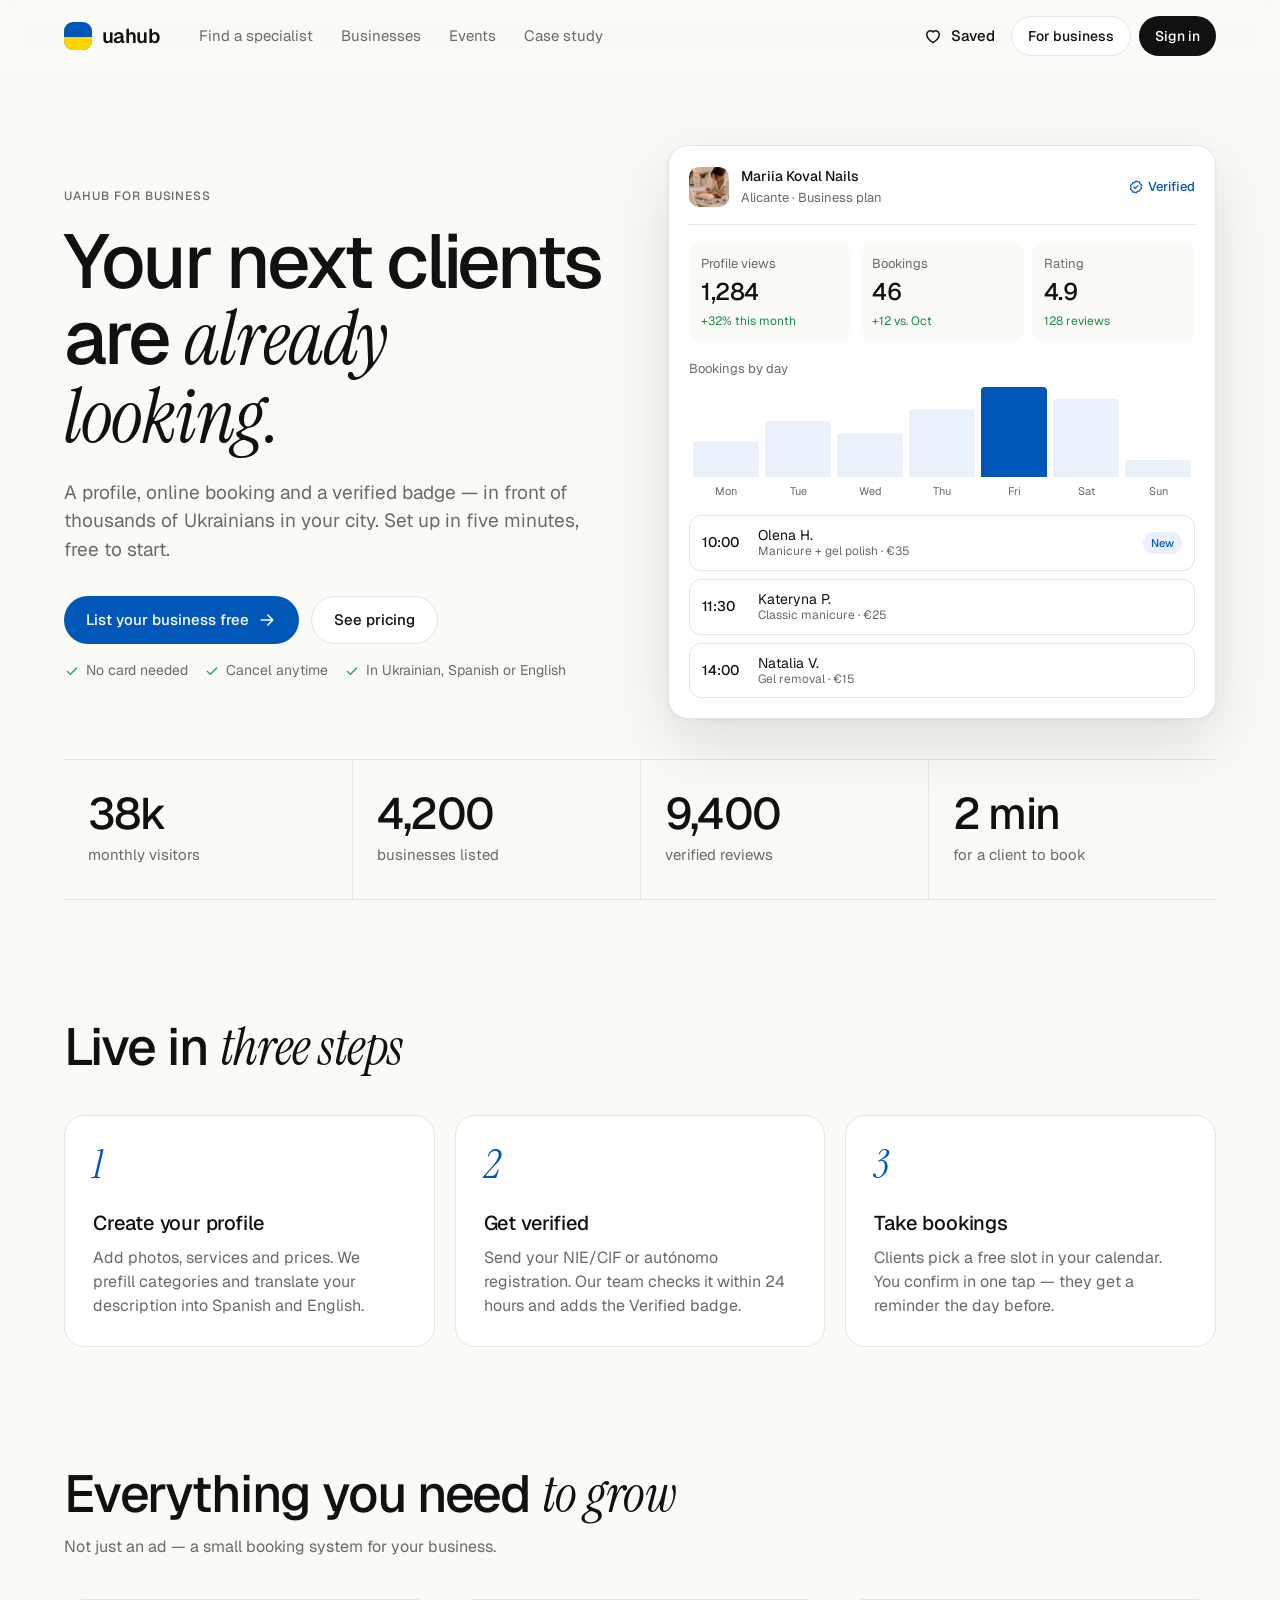
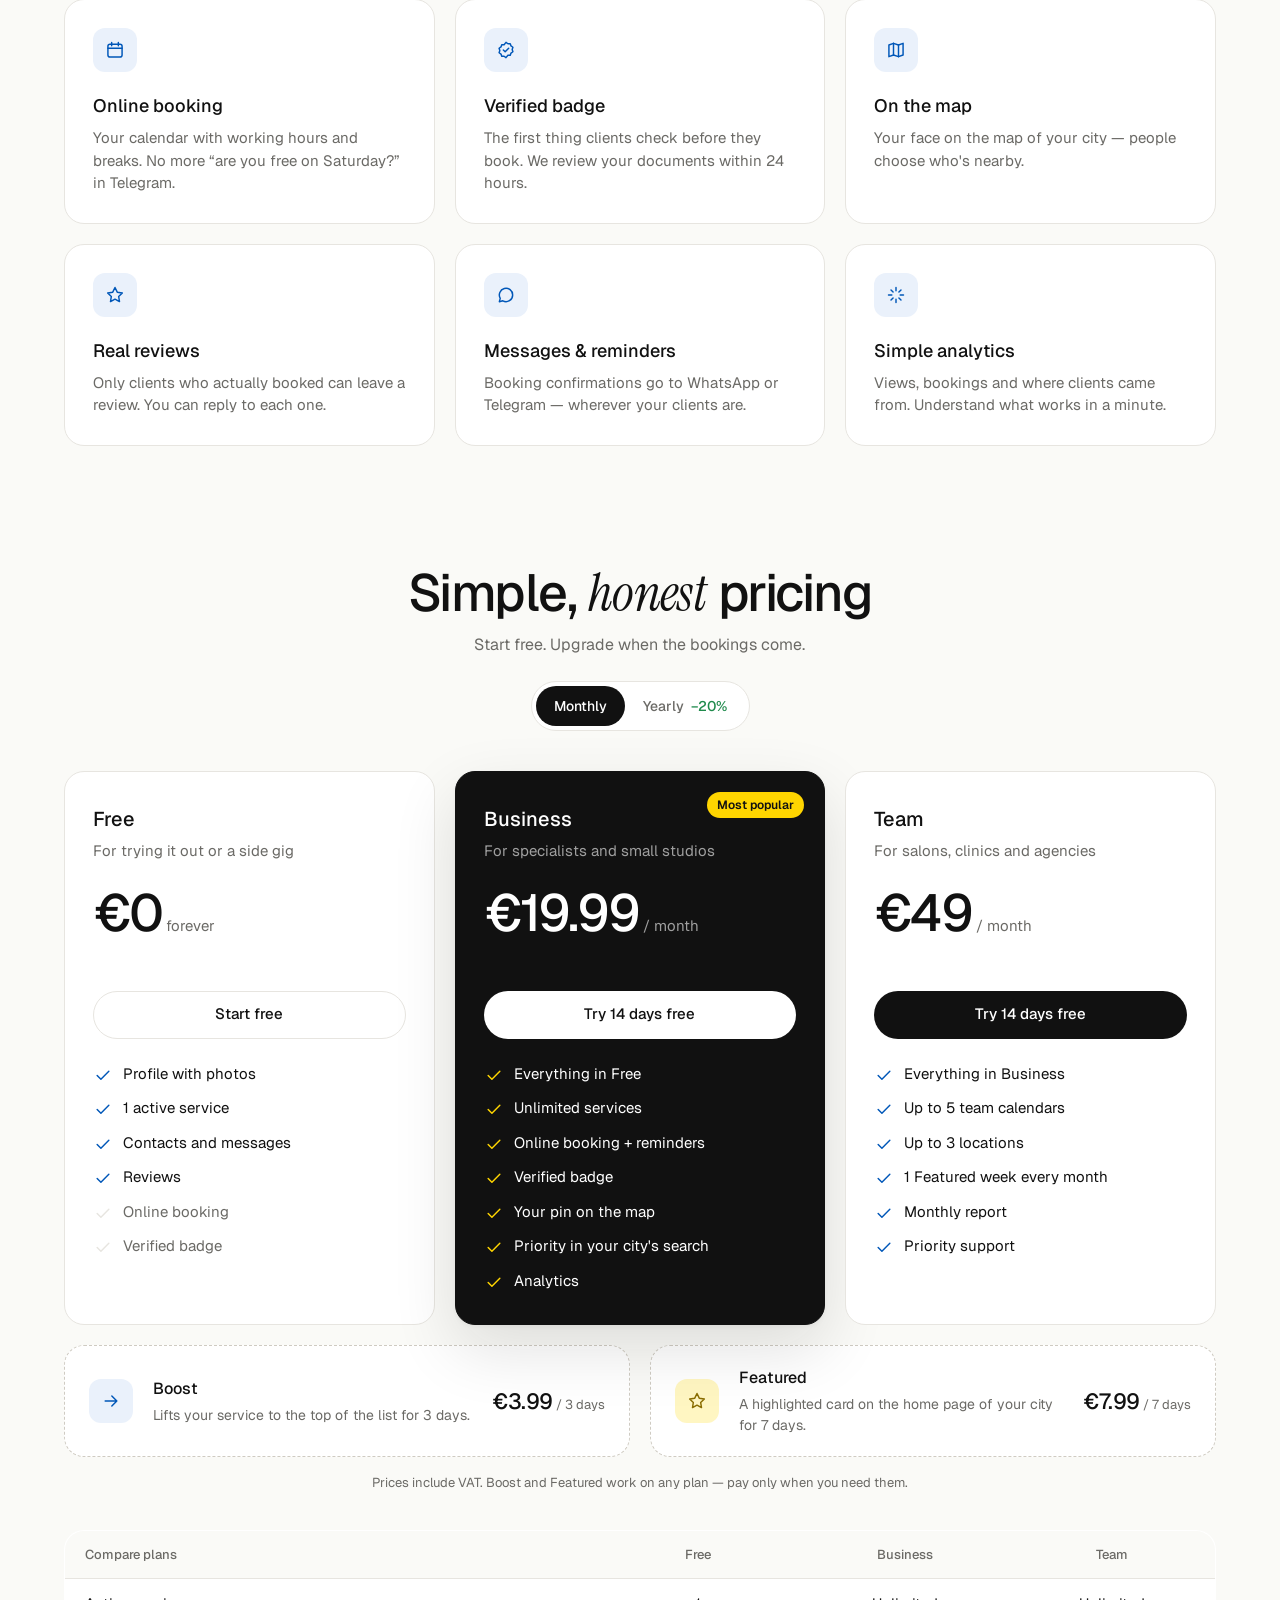
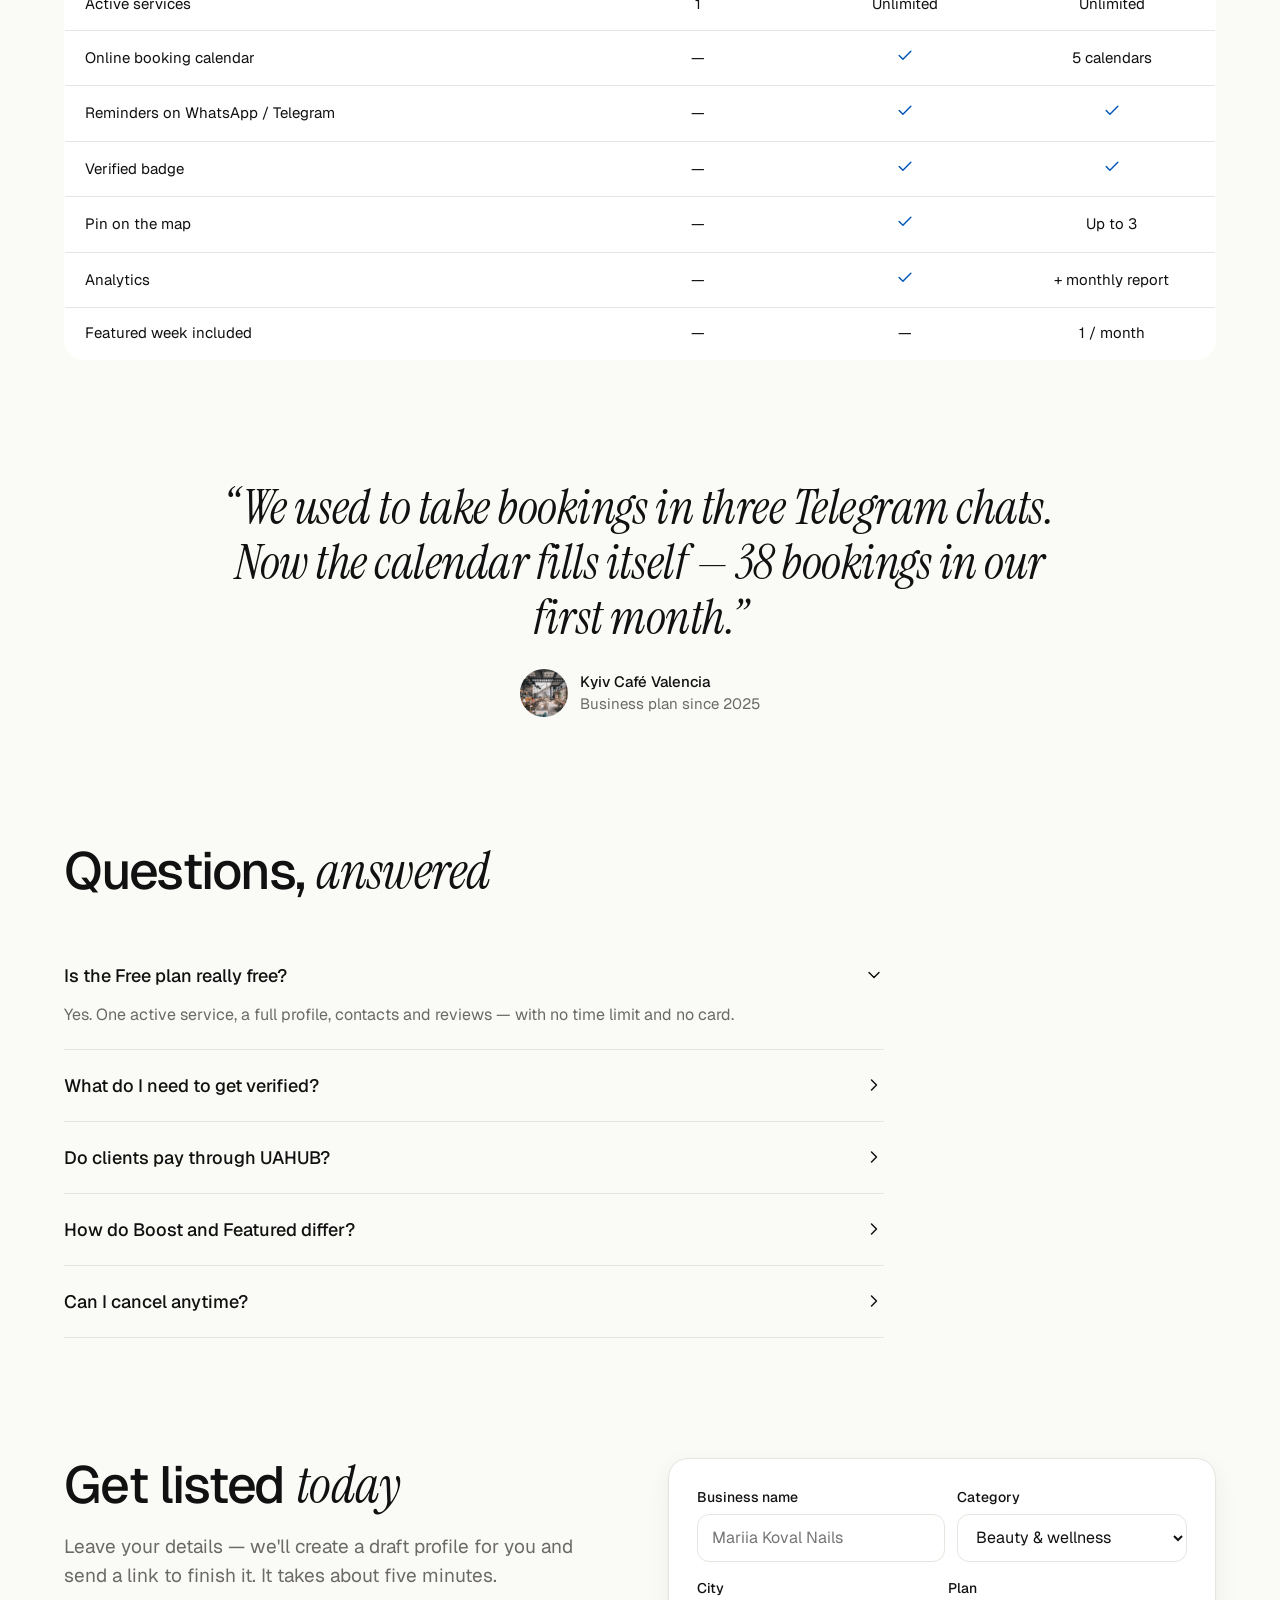
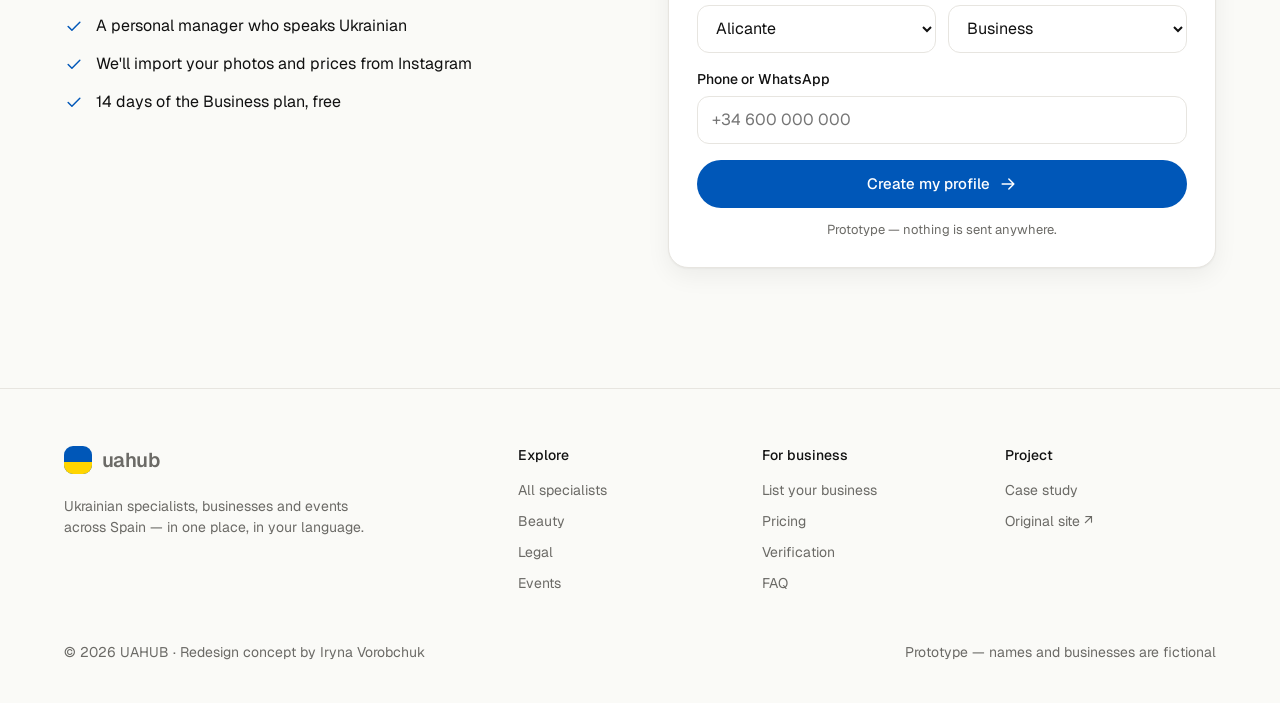
==== business.html @ af464415 "Add For business page; case study compares the live uahub.world with the redesign Co-Authored-By: Cl" ====
<!doctype html>
<html lang="en">
<head>
  <meta charset="utf-8">
  <meta name="viewport" content="width=device-width, initial-scale=1">
  <link rel="icon" href="data:image/svg+xml,%3Csvg xmlns='http://www.w3.org/2000/svg' viewBox='0 0 32 32'%3E%3Crect width='32' height='32' rx='9' fill='%230057B8'/%3E%3Cpath d='M0 18h32v5a9 9 0 0 1-9 9H9a9 9 0 0 1-9-9z' fill='%23FFD500'/%3E%3C/svg%3E">
  <link rel="preconnect" href="https://fonts.googleapis.com">
  <link rel="preconnect" href="https://fonts.gstatic.com" crossorigin>
  <link href="https://fonts.googleapis.com/css2?family=Geist:wght@400;500;600&family=Instrument+Serif:ital@1&display=swap" rel="stylesheet">
  <link rel="stylesheet" href="styles.css">
  <title>UAHUB for business — pricing and features</title>
  <meta name="description" content="Get a profile, online booking and a verified badge. Reach Ukrainian clients in your city. Free to start.">
</head>
<body data-page="business">
<main>
  <section class="wrap biz-hero">
    <div>
      <span class="overline">UAHUB for business</span>
      <h1 class="display" style="font-size:clamp(44px,6vw,76px);margin-top:16px">Your next clients are <span class="serif">already looking.</span></h1>
      <p class="lead">A profile, online booking and a verified badge — in front of thousands of Ukrainians in your city. Set up in five minutes, free to start.</p>
      <div class="actions">
        <a class="btn btn-primary" href="#join">List your business free <span data-icon="arrow"></span></a>
        <a class="btn btn-secondary" href="#pricing">See pricing</a>
      </div>
      <div class="note"><span><span data-icon="check" class="sm"></span>No card needed</span><span><span data-icon="check" class="sm"></span>Cancel anytime</span><span><span data-icon="check" class="sm"></span>In Ukrainian, Spanish or English</span></div>
    </div>

    <!-- What the owner sees: the product itself is the best argument -->
    <div class="dash" aria-label="Example business dashboard">
      <div class="dash-top">
        <img src="img/nails-salon.jpg" alt="">
        <div><b>Mariia Koval Nails</b><span class="caption">Alicante · Business plan</span></div>
        <span class="badge badge-verified" style="margin-left:auto"><span data-icon="verified" class="sm"></span>Verified</span>
      </div>
      <div class="dash-kpis">
        <div class="kpi"><span class="caption">Profile views</span><b>1,284</b><em>+32% this month</em></div>
        <div class="kpi"><span class="caption">Bookings</span><b>46</b><em>+12 vs. Oct</em></div>
        <div class="kpi"><span class="caption">Rating</span><b>4.9</b><em>128 reviews</em></div>
      </div>
      <div class="caption" style="margin-bottom:8px">Bookings by day</div>
      <div class="bars"><i style="height:40%"></i><i style="height:62%"></i><i style="height:48%"></i><i style="height:75%"></i><i class="on" style="height:100%"></i><i style="height:86%"></i><i style="height:18%"></i></div>
      <div class="bars-x"><span>Mon</span><span>Tue</span><span>Wed</span><span>Thu</span><span>Fri</span><span>Sat</span><span>Sun</span></div>
      <div class="appts">
        <div class="appt"><time>10:00</time><div>Olena H.<small>Manicure + gel polish · €35</small></div><span class="tag-new">New</span></div>
        <div class="appt"><time>11:30</time><div>Kateryna P.<small>Classic manicure · €25</small></div></div>
        <div class="appt"><time>14:00</time><div>Natalia V.<small>Gel removal · €15</small></div></div>
      </div>
    </div>
  </section>

  <div class="wrap">
    <div class="stats reveal">
      <div class="stat"><b>38k</b><span>monthly visitors</span></div>
      <div class="stat"><b>4,200</b><span>businesses listed</span></div>
      <div class="stat"><b>9,400</b><span>verified reviews</span></div>
      <div class="stat"><b>2 min</b><span>for a client to book</span></div>
    </div>
  </div>

  <!-- How it works -->
  <section class="section" id="how">
    <div class="wrap">
      <div class="section-head reveal"><h2 class="h2">Live in <span class="serif">three steps</span></h2></div>
      <div class="steps reveal">
        <div class="step"><span class="num">1</span><h3>Create your profile</h3><p>Add photos, services and prices. We prefill categories and translate your description into Spanish and English.</p></div>
        <div class="step"><span class="num">2</span><h3>Get verified</h3><p>Send your NIE/CIF or autónomo registration. Our team checks it within 24 hours and adds the Verified badge.</p></div>
        <div class="step"><span class="num">3</span><h3>Take bookings</h3><p>Clients pick a free slot in your calendar. You confirm in one tap — they get a reminder the day before.</p></div>
      </div>
    </div>
  </section>

  <!-- Features -->
  <section class="section">
    <div class="wrap">
      <div class="section-head reveal">
        <div><h2 class="h2">Everything you need <span class="serif">to grow</span></h2><p class="muted">Not just an ad — a small booking system for your business.</p></div>
      </div>
      <div class="features reveal">
        <div class="feature"><span class="ic"><span data-icon="calendar"></span></span><h3>Online booking</h3><p>Your calendar with working hours and breaks. No more “are you free on Saturday?” in Telegram.</p></div>
        <div class="feature"><span class="ic"><span data-icon="verified"></span></span><h3>Verified badge</h3><p>The first thing clients check before they book. We review your documents within 24 hours.</p></div>
        <div class="feature"><span class="ic"><span data-icon="map"></span></span><h3>On the map</h3><p>Your face on the map of your city — people choose who's nearby.</p></div>
        <div class="feature"><span class="ic"><span data-icon="star"></span></span><h3>Real reviews</h3><p>Only clients who actually booked can leave a review. You can reply to each one.</p></div>
        <div class="feature"><span class="ic"><span data-icon="chat"></span></span><h3>Messages & reminders</h3><p>Booking confirmations go to WhatsApp or Telegram — wherever your clients are.</p></div>
        <div class="feature"><span class="ic"><span data-icon="sparkle"></span></span><h3>Simple analytics</h3><p>Views, bookings and where clients came from. Understand what works in a minute.</p></div>
      </div>
    </div>
  </section>

  <!-- Pricing -->
  <section class="section" id="pricing">
    <div class="wrap">
      <div class="section-head reveal" style="flex-direction:column;align-items:center;text-align:center">
        <div><h2 class="h2">Simple, <span class="serif">honest</span> pricing</h2><p class="muted">Start free. Upgrade when the bookings come.</p></div>
        <div class="billing" role="group" aria-label="Billing period">
          <button type="button" data-billing="month" aria-pressed="true">Monthly</button>
          <button type="button" data-billing="year" aria-pressed="false">Yearly <span class="save">−20%</span></button>
        </div>
      </div>
      <div class="plans reveal">
        <div class="plan">
          <h3>Free</h3>
          <p class="for">For trying it out or a side gig</p>
          <div><span class="price">€0</span><span class="per">forever</span></div>
          <div class="was"></div>
          <a class="btn btn-secondary" href="#join" data-plan="Free">Start free</a>
          <ul>
            <li><span data-icon="check"></span>Profile with photos</li>
            <li><span data-icon="check"></span>1 active service</li>
            <li><span data-icon="check"></span>Contacts and messages</li>
            <li><span data-icon="check"></span>Reviews</li>
            <li class="off"><span data-icon="check"></span>Online booking</li>
            <li class="off"><span data-icon="check"></span>Verified badge</li>
          </ul>
        </div>
        <div class="plan hot">
          <span class="badge-pop">Most popular</span>
          <h3>Business</h3>
          <p class="for">For specialists and small studios</p>
          <div><span class="price" data-m="€19.99" data-y="€15.99">€19.99</span><span class="per">/ month</span></div>
          <div class="was" data-m="" data-y="€191.88 billed yearly"></div>
          <a class="btn btn-primary" href="#join" data-plan="Business">Try 14 days free</a>
          <ul>
            <li><span data-icon="check"></span>Everything in Free</li>
            <li><span data-icon="check"></span>Unlimited services</li>
            <li><span data-icon="check"></span>Online booking + reminders</li>
            <li><span data-icon="check"></span>Verified badge</li>
            <li><span data-icon="check"></span>Your pin on the map</li>
            <li><span data-icon="check"></span>Priority in your city's search</li>
            <li><span data-icon="check"></span>Analytics</li>
          </ul>
        </div>
        <div class="plan">
          <h3>Team</h3>
          <p class="for">For salons, clinics and agencies</p>
          <div><span class="price" data-m="€49" data-y="€39">€49</span><span class="per">/ month</span></div>
          <div class="was" data-m="" data-y="€468 billed yearly"></div>
          <a class="btn btn-dark" href="#join" data-plan="Team">Try 14 days free</a>
          <ul>
            <li><span data-icon="check"></span>Everything in Business</li>
            <li><span data-icon="check"></span>Up to 5 team calendars</li>
            <li><span data-icon="check"></span>Up to 3 locations</li>
            <li><span data-icon="check"></span>1 Featured week every month</li>
            <li><span data-icon="check"></span>Monthly report</li>
            <li><span data-icon="check"></span>Priority support</li>
          </ul>
        </div>
      </div>
      <div class="addons reveal">
        <div class="addon"><span class="ic"><span data-icon="arrow"></span></span><div><b>Boost</b><p>Lifts your service to the top of the list for 3 days.</p></div><span class="p">€3.99<small> / 3 days</small></span></div>
        <div class="addon"><span class="ic sun"><span data-icon="star"></span></span><div><b>Featured</b><p>A highlighted card on the home page of your city for 7 days.</p></div><span class="p">€7.99<small> / 7 days</small></span></div>
      </div>
      <p class="caption" style="text-align:center;margin-top:16px">Prices include VAT. Boost and Featured work on any plan — pay only when you need them.</p>

      <div class="compare-wrap reveal">
        <table class="compare">
          <thead><tr><th>Compare plans</th><th>Free</th><th>Business</th><th>Team</th></tr></thead>
          <tbody>
            <tr><td>Active services</td><td>1</td><td>Unlimited</td><td>Unlimited</td></tr>
            <tr><td>Online booking calendar</td><td>—</td><td><span data-icon="check"></span></td><td>5 calendars</td></tr>
            <tr><td>Reminders on WhatsApp / Telegram</td><td>—</td><td><span data-icon="check"></span></td><td><span data-icon="check"></span></td></tr>
            <tr><td>Verified badge</td><td>—</td><td><span data-icon="check"></span></td><td><span data-icon="check"></span></td></tr>
            <tr><td>Pin on the map</td><td>—</td><td><span data-icon="check"></span></td><td>Up to 3</td></tr>
            <tr><td>Analytics</td><td>—</td><td><span data-icon="check"></span></td><td>+ monthly report</td></tr>
            <tr><td>Featured week included</td><td>—</td><td>—</td><td>1 / month</td></tr>
          </tbody>
        </table>
      </div>
    </div>
  </section>

  <!-- Business testimonial -->
  <section class="section">
    <figure class="wrap quote reveal">
      <blockquote>“We used to take bookings in three Telegram chats. Now the calendar fills itself — 38 bookings in our first month.”</blockquote>
      <figcaption><img src="img/cafe.jpg" alt=""><span><b style="font-weight:500">Kyiv Café Valencia</b><br><span class="muted">Business plan since 2025</span></span></figcaption>
    </figure>
  </section>

  <!-- FAQ -->
  <section class="section" id="faq">
    <div class="wrap">
      <div class="section-head reveal"><h2 class="h2">Questions, <span class="serif">answered</span></h2></div>
      <div class="faq reveal">
        <details open><summary>Is the Free plan really free?<span data-icon="chevron"></span></summary><p>Yes. One active service, a full profile, contacts and reviews — with no time limit and no card.</p></details>
        <details><summary>What do I need to get verified?<span data-icon="chevron"></span></summary><p>Your NIE or CIF and proof that you work legally in Spain (autónomo registration or a company document). We check it within 24 hours.</p></details>
        <details><summary>Do clients pay through UAHUB?<span data-icon="chevron"></span></summary><p>No. Clients pay you directly, on the spot. We don't take a commission on bookings.</p></details>
        <details><summary>How do Boost and Featured differ?<span data-icon="chevron"></span></summary><p>Boost lifts one service to the top of the search list for 3 days. Featured puts your card on the home page of your city for 7 days. You can buy either on any plan.</p></details>
        <details><summary>Can I cancel anytime?<span data-icon="chevron"></span></summary><p>Yes. Your plan stays active until the end of the paid period, then your profile moves to Free — nothing gets deleted.</p></details>
      </div>
    </div>
  </section>

  <!-- Join -->
  <section class="section" id="join">
    <div class="wrap join">
      <div class="reveal">
        <h2 class="h2">Get listed <span class="serif">today</span></h2>
        <p class="lead" style="margin-top:20px">Leave your details — we'll create a draft profile for you and send a link to finish it. It takes about five minutes.</p>
        <ul class="checks">
          <li><span data-icon="check"></span>A personal manager who speaks Ukrainian</li>
          <li><span data-icon="check"></span>We'll import your photos and prices from Instagram</li>
          <li><span data-icon="check"></span>14 days of the Business plan, free</li>
        </ul>
      </div>
      <form class="join-form reveal" id="join-form" novalidate>
        <div class="field-row">
          <label class="field" id="j-name">Business name<input name="biz" placeholder="Mariia Koval Nails"><span class="error">Please add a name</span></label>
          <label class="field">Category<select name="cat"><option>Beauty & wellness</option><option>Legal & documents</option><option>Learning</option><option>Health & therapy</option><option>Home services</option><option>Food & cafés</option><option>Other</option></select></label>
        </div>
        <div class="field-row">
          <label class="field">City<select name="city"><option>Alicante</option><option>Valencia</option><option>Madrid</option><option>Barcelona</option><option>Málaga</option><option>Other</option></select></label>
          <label class="field">Plan<select name="plan" id="j-plan"><option>Free</option><option selected>Business</option><option>Team</option></select></label>
        </div>
        <label class="field" id="j-phone">Phone or WhatsApp<input name="phone" type="tel" inputmode="tel" placeholder="+34 600 000 000"><span class="error">Please add a phone number</span></label>
        <button class="btn btn-primary btn-block" type="submit">Create my profile <span data-icon="arrow"></span></button>
        <p class="caption" style="margin:12px 0 0;text-align:center">Prototype — nothing is sent anywhere.</p>
      </form>
    </div>
  </section>
</main>
<footer data-footer></footer>
<script src="data.js"></script>
<script src="app.js"></script>
</body>
</html>
---- styles.css ----
/* UAHUB 2026 — tokens mirror the Figma variables ("UAHUB 2026" collection) */
:root {
  --bg: #FAFAF7;
  --surface: #FFFFFF;
  --ink: #111111;
  --muted: #6B6A66;
  --line: #E7E5E0;
  --accent: #0057B8;
  --accent-hover: #004A9C;
  --accent-soft: #EAF1FB;
  --sun: #FFD500;
  --on-dark: #FFFFFF;
  --success: #1F8A4C;

  --r-sm: 8px;
  --r-md: 12px;
  --r-lg: 20px;
  --r-pill: 999px;

  --s-xs: 8px;
  --s-sm: 12px;
  --s-md: 16px;
  --s-lg: 24px;
  --s-xl: 40px;
  --s-2xl: 80px;
  --s-page: 120px;

  --shadow: 0 1px 2px rgba(17, 17, 17, .04), 0 8px 24px rgba(17, 17, 17, .06);
  --shadow-lg: 0 2px 4px rgba(17, 17, 17, .04), 0 24px 64px rgba(17, 17, 17, .12);

  --font: "Geist", ui-sans-serif, system-ui, -apple-system, "Segoe UI", sans-serif;
  --serif: "Instrument Serif", Georgia, serif;
  --wrap: 1200px;
}

*, *::before, *::after { box-sizing: border-box; }
html { -webkit-text-size-adjust: 100%; scroll-behavior: smooth; }
body {
  margin: 0;
  background: var(--bg);
  color: var(--ink);
  font: 400 16px/1.5 var(--font);
  -webkit-font-smoothing: antialiased;
}
img { display: block; max-width: 100%; }
a { color: inherit; text-decoration: none; }
button, input, select, textarea { font: inherit; color: inherit; }
button { cursor: pointer; background: none; border: 0; padding: 0; }
:focus-visible { outline: 2px solid var(--accent); outline-offset: 2px; border-radius: 6px; }
.sr-only { position: absolute; width: 1px; height: 1px; overflow: hidden; clip: rect(0 0 0 0); white-space: nowrap; }

.wrap { max-width: var(--wrap); margin: 0 auto; padding: 0 var(--s-lg); }
.icon { width: 20px; height: 20px; flex: none; stroke: currentColor; fill: none; stroke-width: 1.75; stroke-linecap: round; stroke-linejoin: round; }
.icon.sm { width: 16px; height: 16px; }
.icon.fill { fill: currentColor; stroke: none; }

/* ---------- Type ---------- */
.display { font-size: clamp(44px, 7vw, 88px); line-height: 1; letter-spacing: -.04em; font-weight: 500; margin: 0; }
.h2 { font-size: clamp(32px, 4.2vw, 52px); line-height: 1.05; letter-spacing: -.03em; font-weight: 500; margin: 0; }
.h3 { font-size: 22px; line-height: 1.25; letter-spacing: -.01em; font-weight: 500; margin: 0; }
.serif { font-family: var(--serif); font-style: italic; font-weight: 400; letter-spacing: -.01em; }
.lead { font-size: 19px; line-height: 1.5; color: var(--muted); margin: 0; }
.muted { color: var(--muted); }
.overline { font-size: 12px; letter-spacing: .08em; text-transform: uppercase; color: var(--muted); font-weight: 500; }
.caption { font-size: 13px; color: var(--muted); }

/* ---------- Buttons & chips ---------- */
.btn {
  display: inline-flex; align-items: center; justify-content: center; gap: 8px;
  height: 48px; padding: 0 22px; border-radius: var(--r-pill);
  font-weight: 500; font-size: 15px; white-space: nowrap;
  transition: background .15s, color .15s, border-color .15s, transform .15s;
}
.btn:active { transform: scale(.98); }
.btn-primary { background: var(--accent); color: #fff; }
.btn-primary:hover { background: var(--accent-hover); }
.btn-dark { background: var(--ink); color: #fff; }
.btn-dark:hover { background: #2A2A2A; }
.btn-secondary { background: var(--surface); border: 1px solid var(--line); }
.btn-secondary:hover { border-color: var(--ink); }
.btn-ghost { padding: 0 8px; height: 40px; }
.btn-ghost:hover { color: var(--accent); }
.btn-light { background: #fff; color: var(--ink); }
.btn-outline-light { border: 1px solid rgba(255,255,255,.3); color: #fff; }
.btn-outline-light:hover { border-color: #fff; }
.btn-sm { height: 40px; padding: 0 16px; font-size: 14px; }
.btn-block { width: 100%; }
.btn[disabled] { opacity: .35; pointer-events: none; }

.chips { display: flex; gap: 8px; flex-wrap: wrap; }
.chip {
  display: inline-flex; align-items: center; gap: 6px;
  height: 36px; padding: 0 14px; border-radius: var(--r-pill);
  background: var(--surface); border: 1px solid var(--line); font-size: 14px; font-weight: 500;
  transition: border-color .15s, background .15s;
}
.chip:hover { border-color: var(--ink); }
.chip[aria-pressed="true"], .chip.is-on { background: var(--ink); border-color: var(--ink); color: #fff; }

.badge { display: inline-flex; align-items: center; gap: 4px; font-size: 13px; font-weight: 500; }
.badge-verified { color: var(--accent); }
.pill-tag { display: inline-flex; align-items: center; gap: 6px; height: 28px; padding: 0 10px; border-radius: var(--r-pill); background: rgba(255,255,255,.92); backdrop-filter: blur(8px); font-size: 12px; font-weight: 500; }

/* ---------- Nav ---------- */
.nav { position: sticky; top: 0; z-index: 50; background: rgba(250,250,247,.82); backdrop-filter: saturate(1.4) blur(14px); border-bottom: 1px solid transparent; transition: border-color .2s; }
.nav.is-scrolled { border-bottom-color: var(--line); }
.nav-inner { display: flex; align-items: center; gap: var(--s-xl); height: 72px; }
.logo { display: inline-flex; align-items: center; gap: 10px; font-weight: 600; font-size: 20px; letter-spacing: -.03em; }
.logo-mark { width: 28px; height: 28px; border-radius: 9px; background: var(--accent); position: relative; overflow: hidden; }
.logo-mark::after { content: ""; position: absolute; left: 0; right: 0; bottom: 0; height: 45%; background: var(--sun); }
.nav-links { display: flex; gap: 28px; font-size: 15px; color: var(--muted); }
.nav-links a:hover, .nav-links a[aria-current="page"] { color: var(--ink); }
.nav-actions { margin-left: auto; display: flex; align-items: center; gap: 8px; }
.nav-burger { display: none; width: 44px; height: 44px; align-items: center; justify-content: center; border-radius: var(--r-pill); border: 1px solid var(--line); background: var(--surface); }
.saved-count { min-width: 20px; height: 20px; padding: 0 6px; border-radius: 99px; background: var(--accent); color: #fff; font-size: 12px; display: inline-grid; place-items: center; }
.saved-count:empty { display: none; }

.mobile-menu { display: none; }
@media (max-width: 860px) {
  .nav-links, .nav-actions .hide-m { display: none; }
  .nav-burger { display: inline-flex; }
  .mobile-menu.is-open { display: block; position: fixed; inset: 72px 0 0; background: var(--bg); padding: var(--s-lg); z-index: 49; }
  .mobile-menu a { display: block; padding: 16px 0; font-size: 22px; border-bottom: 1px solid var(--line); }
}

/* ---------- Hero ---------- */
.hero { position: relative; padding: 72px 0 56px; text-align: center; overflow: hidden; }
.hero .glow { position: absolute; border-radius: 50%; filter: blur(90px); opacity: .5; pointer-events: none; z-index: -1; }
.hero .glow.blue { width: 560px; height: 420px; background: #BFD6F5; left: 50%; top: 20px; transform: translateX(-80%); }
.hero .glow.yellow { width: 420px; height: 320px; background: #FFF0A8; left: 50%; top: 120px; transform: translateX(10%); }
.eyebrow { display: inline-flex; align-items: center; gap: 8px; height: 34px; padding: 0 14px 0 6px; border-radius: var(--r-pill); background: var(--surface); border: 1px solid var(--line); font-size: 14px; color: var(--muted); }
.eyebrow b { background: var(--accent-soft); color: var(--accent); font-weight: 500; border-radius: 99px; padding: 3px 9px; font-size: 12px; }
.hero h1 { margin-top: var(--s-lg); }
.hero .lead { max-width: 560px; margin: var(--s-lg) auto 0; }

.search {
  display: flex; align-items: center; gap: 4px; max-width: 720px; margin: var(--s-xl) auto 0;
  background: var(--surface); border: 1px solid var(--line); border-radius: var(--r-pill); padding: 6px; box-shadow: var(--shadow);
}
.search label { display: flex; align-items: center; gap: 10px; flex: 1; min-width: 0; padding: 0 14px; height: 52px; color: var(--muted); }
.search label + label { border-left: 1px solid var(--line); flex: .6; }
.search input, .search select { border: 0; background: transparent; outline: 0; width: 100%; color: var(--ink); font-size: 16px; min-width: 0; }
.search select { appearance: none; cursor: pointer; }
.search .btn { height: 52px; }
.popular { margin-top: var(--s-md); display: flex; gap: 8px; justify-content: center; flex-wrap: wrap; align-items: center; font-size: 14px; }

.hero-people { position: relative; height: 0; }
.float-person { position: absolute; display: flex; align-items: center; gap: 10px; padding: 6px 14px 6px 6px; background: var(--surface); border: 1px solid var(--line); border-radius: var(--r-pill); box-shadow: var(--shadow); text-align: left; animation: bob 6s ease-in-out infinite; }
.float-person img { width: 44px; height: 44px; border-radius: 50%; object-fit: cover; }
.float-person b { display: block; font-size: 14px; font-weight: 500; }
.float-person span { font-size: 12px; color: var(--muted); }
.float-person:nth-child(2) { animation-delay: -1.5s; }
.float-person:nth-child(3) { animation-delay: -3s; }
.float-person:nth-child(4) { animation-delay: -4.5s; }
@keyframes bob { 50% { transform: translateY(-8px); } }
@media (prefers-reduced-motion: reduce) { .float-person { animation: none; } html { scroll-behavior: auto; } }
@media (max-width: 1180px) { .hero-people { display: none; } }

/* ---------- Stats ---------- */
.stats { display: grid; grid-template-columns: repeat(4, 1fr); border-top: 1px solid var(--line); border-bottom: 1px solid var(--line); }
.stat { padding: 32px 24px; }
.stat + .stat { border-left: 1px solid var(--line); }
.stat b { display: block; font-size: 44px; font-weight: 500; letter-spacing: -.04em; line-height: 1; }
.stat span { display: block; margin-top: 8px; color: var(--muted); font-size: 15px; }
@media (max-width: 760px) {
  .stats { grid-template-columns: 1fr 1fr; }
  .stat:nth-child(3) { border-left: 0; }
  .stat:nth-child(n+3) { border-top: 1px solid var(--line); }
  .stat b { font-size: 34px; }
}

/* ---------- Sections ---------- */
.section { padding: var(--s-page) 0 0; }
.section-head { display: flex; align-items: flex-end; justify-content: space-between; gap: var(--s-lg); margin-bottom: var(--s-xl); flex-wrap: wrap; }
.section-head p { margin: 12px 0 0; }
@media (max-width: 760px) { .section { padding-top: 80px; } }

/* Bento */
.bento { display: grid; grid-template-columns: 1.3fr 1fr 1fr; grid-template-rows: 260px 260px; gap: 16px; }
.tile { position: relative; border-radius: var(--r-lg); overflow: hidden; background: var(--surface); border: 1px solid var(--line); display: flex; flex-direction: column; justify-content: flex-end; padding: 24px; isolation: isolate; }
.tile img { position: absolute; inset: 0; width: 100%; height: 100%; object-fit: cover; z-index: -2; transition: transform .6s cubic-bezier(.2,.7,.2,1); }
.tile:hover img { transform: scale(1.04); }
.tile.photo { color: #fff; border: 0; }
.tile.photo::before { content: ""; position: absolute; inset: 0; z-index: -1; background: linear-gradient(180deg, rgba(0,0,0,0) 35%, rgba(0,0,0,.62)); }
.tile .h3 { font-size: 24px; }
.tile .count { font-size: 14px; opacity: .8; margin-top: 4px; }
.tile.big { grid-row: span 2; }
.tile.big .h3 { font-size: 32px; }
.tile .go { position: absolute; top: 20px; right: 20px; width: 40px; height: 40px; border-radius: 50%; background: rgba(255,255,255,.92); color: var(--ink); display: grid; place-items: center; transition: transform .2s; }
.tile:hover .go { transform: rotate(-45deg); }
.tile.all { background: var(--accent-soft); border-color: transparent; color: var(--accent); }
.tile.all .go { background: var(--accent); color: #fff; }
.tile.all ul { list-style: none; margin: 0 0 16px; padding: 0; display: flex; flex-wrap: wrap; gap: 6px; }
.tile.all li { font-size: 13px; background: #fff; border-radius: 99px; padding: 4px 10px; color: var(--ink); }
@media (max-width: 900px) {
  .bento { grid-template-columns: 1fr 1fr; grid-template-rows: auto; grid-auto-rows: 200px; }
  .tile.big { grid-row: span 1; grid-column: span 2; height: 280px; }
}
@media (max-width: 520px) {
  .bento { grid-template-columns: 1fr; }
  .tile.big { grid-column: auto; }
}

/* ---------- Specialist card ---------- */
.grid-cards { display: grid; grid-template-columns: repeat(4, 1fr); gap: 20px; }
@media (max-width: 1080px) { .grid-cards { grid-template-columns: repeat(2, 1fr); } }
@media (max-width: 560px) { .grid-cards { grid-template-columns: 1fr; } }
.card { position: relative; display: flex; flex-direction: column; background: var(--surface); border: 1px solid var(--line); border-radius: var(--r-lg); overflow: hidden; transition: box-shadow .2s, transform .2s, border-color .2s; }
.card:hover, .card.is-hot { box-shadow: var(--shadow-lg); transform: translateY(-2px); border-color: transparent; }
.card-media { position: relative; aspect-ratio: 4 / 3; background: var(--line); overflow: hidden; }
.card-media img { width: 100%; height: 100%; object-fit: cover; }
.card-media .pill-tag { position: absolute; left: 12px; top: 12px; }
.heart { position: absolute; right: 12px; top: 12px; z-index: 2; width: 36px; height: 36px; border-radius: 50%; background: rgba(255,255,255,.92); display: grid; place-items: center; transition: transform .15s; }
.heart:hover { transform: scale(1.08); }
.heart[aria-pressed="true"] { color: #E0245E; }
.heart[aria-pressed="true"] .icon { fill: currentColor; }
.card-body { padding: 16px 18px 18px; display: flex; flex-direction: column; gap: 6px; flex: 1; }
.card-row { display: flex; align-items: center; justify-content: space-between; gap: 8px; font-size: 13px; color: var(--muted); }
.rating { display: inline-flex; align-items: center; gap: 4px; color: var(--ink); font-weight: 500; font-size: 13px; }
.rating .icon { color: var(--ink); }
.rating span { color: var(--muted); font-weight: 400; }
.card-title { font-size: 17px; font-weight: 500; line-height: 1.3; letter-spacing: -.01em; }
.card-title a::after { content: ""; position: absolute; inset: 0; }
.person { display: flex; align-items: center; gap: 8px; font-size: 14px; }
.avatar { width: 28px; height: 28px; border-radius: 50%; object-fit: cover; flex: none; background: var(--accent-soft); color: var(--accent); display: inline-grid; place-items: center; font-size: 11px; font-weight: 600; }
.card-foot { margin-top: auto; padding-top: 12px; border-top: 1px solid var(--line); display: flex; justify-content: space-between; align-items: center; gap: 8px; font-size: 14px; white-space: nowrap; }
.card-foot .muted { display: inline-flex; align-items: center; gap: 4px; overflow: hidden; text-overflow: ellipsis; }
.card-foot b { font-weight: 500; }

/* ---------- Map teaser / map ---------- */
.split { display: grid; grid-template-columns: 1fr 1.15fr; gap: var(--s-2xl); align-items: center; }
@media (max-width: 900px) { .split { grid-template-columns: 1fr; gap: var(--s-xl); } }
.checks { list-style: none; padding: 0; margin: var(--s-lg) 0 var(--s-xl); display: grid; gap: 14px; }
.checks li { display: flex; gap: 12px; align-items: flex-start; }
.checks .icon { color: var(--accent); margin-top: 2px; }

.map { position: relative; background: #DFEAF8; border-radius: var(--r-lg); overflow: hidden; padding: 28px; }
.map-canvas { position: relative; margin: 0 auto; aspect-ratio: 1263 / 993; transition: transform .5s cubic-bezier(.2,.8,.2,1); }
.map-canvas > img.land { position: absolute; inset: 0; width: 100%; height: 100%; }
.pin { position: absolute; transform: translate(-50%, -100%) scale(var(--pk, 1)); transform-origin: 50% 100%; display: flex; flex-direction: column; align-items: center; z-index: 1; transition: transform .2s; }
.pin:hover, .pin.is-hot { transform: translate(-50%, -100%) scale(calc(var(--pk, 1) * 1.12)); z-index: 3; }
.pin .face { width: 44px; height: 44px; border-radius: 50%; border: 3px solid #fff; box-shadow: var(--shadow); object-fit: cover; background: var(--accent); color: #fff; display: grid; place-items: center; font-size: 13px; font-weight: 600; }
.pin.is-hot .face { border-color: var(--accent); }
.pin::after { content: ""; width: 10px; height: 10px; margin-top: -4px; background: #fff; transform: rotate(45deg); border-radius: 2px; }
.city-dot { position: absolute; transform: translate(-50%, -50%); display: flex; align-items: center; gap: 6px; font-size: 12px; font-weight: 500; color: var(--accent); white-space: nowrap; }
.city-dot i { width: 8px; height: 8px; border-radius: 50%; background: var(--accent); box-shadow: 0 0 0 4px rgba(0,87,184,.15); }
.city-count { position: absolute; transform: translate(-50%, -50%); background: var(--ink); color: #fff; border-radius: 99px; padding: 6px 12px; font-size: 13px; font-weight: 500; white-space: nowrap; box-shadow: var(--shadow); }
.city-count:hover { background: var(--accent); }
.map-float { position: absolute; left: 20px; bottom: 20px; background: #fff; border-radius: var(--r-md); padding: 12px 16px; box-shadow: var(--shadow-lg); display: flex; align-items: center; gap: 12px; font-size: 14px; }
.map-float .stack { display: flex; }
.map-float .stack img { width: 28px; height: 28px; border-radius: 50%; border: 2px solid #fff; margin-left: -8px; object-fit: cover; }
.map-float .stack img:first-child { margin-left: 0; }

/* ---------- Event ---------- */
.event { position: relative; border-radius: var(--r-lg); overflow: hidden; min-height: 520px; display: flex; align-items: flex-end; padding: 32px; }
.event > img { position: absolute; inset: 0; width: 100%; height: 100%; object-fit: cover; }
.event-card { position: relative; background: #fff; border-radius: var(--r-lg); padding: 28px; max-width: 440px; box-shadow: var(--shadow-lg); }
.event-card .date { color: var(--accent); font-weight: 500; font-size: 13px; letter-spacing: .06em; }
.event-card h3 { font-size: 32px; letter-spacing: -.03em; font-weight: 500; margin: 8px 0 12px; line-height: 1.1; }
.going { display: flex; align-items: center; gap: 10px; margin: 20px 0; font-size: 14px; color: var(--muted); }
@media (max-width: 600px) { .event { padding: 12px; min-height: 560px; } .event-card { padding: 22px; } }

/* ---------- Quote ---------- */
.quote { text-align: center; max-width: 900px; margin: 0 auto; }
.quote blockquote { margin: 0; font-family: var(--serif); font-style: italic; font-size: clamp(30px, 4vw, 48px); line-height: 1.15; letter-spacing: -.01em; }
.quote figcaption { margin-top: var(--s-lg); display: inline-flex; align-items: center; gap: 12px; text-align: left; font-size: 15px; }
.quote figcaption img { width: 48px; height: 48px; border-radius: 50%; object-fit: cover; }

/* ---------- Business CTA ---------- */
.biz { background: var(--ink); color: #fff; border-radius: 28px; padding: 64px; display: grid; grid-template-columns: 1.1fr 1fr; gap: 48px; align-items: center; overflow: hidden; }
.biz .lead { color: rgba(255,255,255,.65); margin-top: 20px; }
.biz-media { position: relative; }
.biz-media img { border-radius: var(--r-lg); width: 100%; aspect-ratio: 4/3; object-fit: cover; }
.biz-badge { position: absolute; left: -20px; bottom: 24px; background: #fff; color: var(--ink); border-radius: var(--r-md); padding: 14px 18px; box-shadow: var(--shadow-lg); font-size: 14px; }
.biz-badge b { display: block; font-size: 22px; letter-spacing: -.02em; color: var(--success); font-weight: 600; }
@media (max-width: 900px) { .biz { grid-template-columns: 1fr; padding: 32px 24px; } .biz-badge { left: 12px; } }

/* ---------- Footer ---------- */
.footer { margin-top: var(--s-page); border-top: 1px solid var(--line); padding: 56px 0 40px; font-size: 14px; color: var(--muted); }
.footer-grid { display: grid; grid-template-columns: 2fr repeat(3, 1fr); gap: 32px; }
.footer h4 { margin: 0 0 14px; color: var(--ink); font-size: 14px; font-weight: 500; }
.footer ul { list-style: none; padding: 0; margin: 0; display: grid; gap: 10px; }
.footer a:hover { color: var(--ink); }
.footer-bottom { margin-top: 48px; display: flex; justify-content: space-between; gap: 16px; flex-wrap: wrap; }
@media (max-width: 760px) { .footer-grid { grid-template-columns: 1fr 1fr; } .footer-grid > :first-child { grid-column: span 2; } }

/* ---------- Catalog ---------- */
.catalog { display: grid; grid-template-columns: minmax(0, 1fr) 46%; min-height: calc(100vh - 72px); }
.catalog-list { padding: 24px 32px 64px; }
.catalog-map { position: sticky; top: 72px; height: calc(100vh - 72px); padding: 16px 16px 16px 0; }
.catalog-map .map { height: 100%; display: flex; align-items: center; justify-content: center; }
.catalog-map .map-canvas { width: min(100%, calc((100vh - 140px) * 1.272)); }
.catalog-search { display: flex; gap: 8px; align-items: center; background: var(--surface); border: 1px solid var(--line); border-radius: var(--r-pill); padding: 4px 4px 4px 16px; }
.catalog-search input, .catalog-search select { border: 0; outline: 0; background: transparent; height: 44px; min-width: 0; }
.catalog-search input { flex: 1; }
.catalog-search select { border-left: 1px solid var(--line); padding: 0 12px; appearance: none; cursor: pointer; }
.filters-row { display: flex; gap: 8px; margin: 16px 0; overflow-x: auto; scrollbar-width: none; padding-bottom: 2px; }
.filters-row::-webkit-scrollbar { display: none; }
.filters-row .chip { flex: none; }
.result-bar { display: flex; justify-content: space-between; align-items: center; margin: 8px 0 20px; gap: 12px; flex-wrap: wrap; }
.result-bar h1 { font-size: 28px; letter-spacing: -.03em; font-weight: 500; margin: 0; }
.toggle { display: inline-flex; align-items: center; gap: 10px; font-size: 14px; cursor: pointer; user-select: none; }
.toggle input { appearance: none; width: 36px; height: 22px; border-radius: 99px; background: var(--line); position: relative; cursor: pointer; transition: background .15s; margin: 0; }
.toggle input::after { content: ""; position: absolute; top: 3px; left: 3px; width: 16px; height: 16px; border-radius: 50%; background: #fff; transition: transform .15s; box-shadow: 0 1px 2px rgba(0,0,0,.2); }
.toggle input:checked { background: var(--accent); }
.toggle input:checked::after { transform: translateX(14px); }
.catalog .grid-cards { grid-template-columns: repeat(2, 1fr); }
.empty { text-align: center; padding: 64px 24px; border: 1px dashed var(--line); border-radius: var(--r-lg); }
.view-switch { display: none; }
@media (min-width: 1500px) { .catalog .grid-cards { grid-template-columns: repeat(3, 1fr); } }
@media (max-width: 960px) {
  .catalog { grid-template-columns: minmax(0, 1fr); }
  .catalog-list { padding: 16px; }
  .catalog-map { display: none; position: fixed; inset: 72px 0 0; height: auto; padding: 0; z-index: 30; background: var(--bg); }
  .catalog-map .map { border-radius: 0; }
  .catalog-map .map-canvas { width: 100%; }
  body.show-map .catalog-map { display: block; }
  .view-switch { display: inline-flex; position: fixed; left: 50%; bottom: 24px; transform: translateX(-50%); z-index: 40; box-shadow: var(--shadow-lg); }
}
@media (max-width: 560px) { .catalog .grid-cards { grid-template-columns: 1fr; } }

/* ---------- Specialist page ---------- */
.crumbs { display: flex; gap: 8px; align-items: center; font-size: 14px; color: var(--muted); padding: 24px 0; flex-wrap: wrap; }
.crumbs a:hover { color: var(--ink); }
.gallery { display: grid; grid-template-columns: 2fr 1fr 1fr; grid-template-rows: 220px 220px; gap: 8px; border-radius: var(--r-lg); overflow: hidden; }
.gallery img { width: 100%; height: 100%; object-fit: cover; }
.gallery img:first-child { grid-row: span 2; }
@media (max-width: 760px) { .gallery { grid-template-columns: 1fr 1fr; grid-template-rows: 260px 140px; } .gallery img:first-child { grid-column: span 2; grid-row: auto; } .gallery img:nth-child(n+4) { display: none; } }

.profile { display: grid; grid-template-columns: minmax(0, 1fr) 380px; gap: 64px; margin-top: 40px; align-items: start; }
@media (max-width: 960px) { .profile { grid-template-columns: 1fr; gap: 32px; } }
.profile-head { display: flex; gap: 20px; align-items: center; }
.profile-head .avatar { width: 72px; height: 72px; font-size: 22px; }
.profile-head h1 { font-size: clamp(30px, 4vw, 44px); letter-spacing: -.03em; font-weight: 500; margin: 0; line-height: 1.05; }
.meta { display: flex; gap: 16px; flex-wrap: wrap; font-size: 14px; color: var(--muted); margin-top: 8px; align-items: center; }
.meta > * { display: inline-flex; align-items: center; gap: 6px; }
.facts { display: grid; grid-template-columns: repeat(3, 1fr); border: 1px solid var(--line); border-radius: var(--r-lg); margin: 32px 0; background: var(--surface); }
.facts div { padding: 20px; }
.facts div + div { border-left: 1px solid var(--line); }
.facts b { display: block; font-size: 24px; font-weight: 500; letter-spacing: -.02em; }
.facts span { font-size: 13px; color: var(--muted); }
.block { padding: 32px 0; border-top: 1px solid var(--line); }
.block h2 { font-size: 22px; font-weight: 500; letter-spacing: -.02em; margin: 0 0 16px; }
.services { display: grid; gap: 0; }
.service { display: flex; align-items: center; gap: 16px; padding: 16px 0; border-bottom: 1px solid var(--line); }
.service:last-child { border-bottom: 0; }
.service div { flex: 1; }
.service b { font-weight: 500; }
.service small { display: block; color: var(--muted); font-size: 13px; }
.service .price { font-weight: 500; }
.reviews { display: grid; grid-template-columns: 1fr 1fr; gap: 16px; }
@media (max-width: 600px) { .reviews { grid-template-columns: 1fr; } .facts b { font-size: 20px; } .facts div { padding: 14px; } }
.review { background: var(--surface); border: 1px solid var(--line); border-radius: var(--r-lg); padding: 20px; font-size: 15px; }
.review p { margin: 12px 0 0; }
.stars { display: inline-flex; gap: 2px; color: var(--ink); }

.book-box { position: sticky; top: 96px; background: var(--surface); border: 1px solid var(--line); border-radius: var(--r-lg); padding: 24px; box-shadow: var(--shadow); }
.book-box .from { font-size: 14px; color: var(--muted); }
.book-box .from b { font-size: 28px; color: var(--ink); font-weight: 500; letter-spacing: -.02em; }
.next-slots { display: grid; grid-template-columns: repeat(3, 1fr); gap: 8px; margin: 16px 0; }
.slot { height: 44px; border-radius: var(--r-sm); border: 1px solid var(--line); background: var(--surface); font-size: 14px; font-weight: 500; transition: border-color .15s, background .15s; }
.slot small { display: block; font-size: 11px; color: var(--muted); font-weight: 400; line-height: 1; }
.slot:hover { border-color: var(--ink); }
.slot[aria-pressed="true"] { background: var(--ink); color: #fff; border-color: var(--ink); }
.slot[aria-pressed="true"] small { color: rgba(255,255,255,.7); }
.assure { display: grid; gap: 10px; margin-top: 16px; font-size: 13px; color: var(--muted); }
.assure div { display: flex; gap: 8px; align-items: center; }
.assure .icon { color: var(--success); }
.mobile-book { display: none; }
@media (max-width: 960px) {
  .book-box { position: static; }
  .mobile-book { display: flex; position: fixed; left: 0; right: 0; bottom: 0; z-index: 40; background: var(--surface); border-top: 1px solid var(--line); padding: 12px 16px calc(12px + env(safe-area-inset-bottom)); align-items: center; justify-content: space-between; gap: 12px; }
  .has-mobile-book { padding-bottom: 88px; }
}

/* ---------- Booking sheet ---------- */
.sheet-backdrop { position: fixed; inset: 0; background: rgba(17,17,17,.4); z-index: 90; opacity: 0; pointer-events: none; transition: opacity .2s; }
.sheet { position: fixed; z-index: 100; right: 0; top: 0; bottom: 0; width: min(520px, 100%); background: var(--bg); display: flex; flex-direction: column; transform: translateX(100%); transition: transform .3s cubic-bezier(.2,.8,.2,1); }
.is-booking .sheet { transform: none; }
.is-booking .sheet-backdrop { opacity: 1; pointer-events: auto; }
.is-booking { overflow: hidden; }
.sheet-top { padding: 20px 24px 0; }
.sheet-title { display: flex; justify-content: space-between; align-items: center; }
.sheet-title h2 { margin: 0; font-size: 22px; font-weight: 500; letter-spacing: -.02em; }
.icon-btn { width: 40px; height: 40px; border-radius: 50%; display: grid; place-items: center; border: 1px solid var(--line); background: var(--surface); }
.icon-btn:hover { border-color: var(--ink); }
.progress { display: grid; grid-template-columns: repeat(3, 1fr); gap: 6px; margin-top: 20px; }
.progress i { height: 4px; border-radius: 4px; background: var(--line); transition: background .2s; }
.progress i.on { background: var(--accent); }
.step-label { margin-top: 10px; font-size: 13px; color: var(--muted); }
.sheet-body { flex: 1; overflow-y: auto; padding: 24px; }
.sheet-foot { border-top: 1px solid var(--line); padding: 16px 24px calc(16px + env(safe-area-inset-bottom)); display: flex; gap: 12px; align-items: center; background: var(--surface); }
.sheet-foot .sum { flex: 1; font-size: 13px; color: var(--muted); line-height: 1.3; }
.sheet-foot .sum b { display: block; color: var(--ink); font-size: 16px; font-weight: 500; }
.option { display: flex; align-items: center; gap: 14px; width: 100%; text-align: left; padding: 16px; border-radius: var(--r-md); border: 1px solid var(--line); background: var(--surface); margin-bottom: 8px; transition: border-color .15s, box-shadow .15s; }
.option:hover { border-color: #BDBAB3; }
.option[aria-checked="true"] { border-color: var(--accent); box-shadow: 0 0 0 1px var(--accent); }
.option .radio { width: 20px; height: 20px; border-radius: 50%; border: 1.5px solid #BDBAB3; flex: none; display: grid; place-items: center; }
.option[aria-checked="true"] .radio { border-color: var(--accent); }
.option[aria-checked="true"] .radio::after { content: ""; width: 10px; height: 10px; border-radius: 50%; background: var(--accent); }
.option div { flex: 1; }
.option b { font-weight: 500; }
.option small { display: block; color: var(--muted); font-size: 13px; }
.days { display: flex; gap: 8px; overflow-x: auto; padding-bottom: 6px; margin: 0 -24px 24px; padding-left: 24px; padding-right: 24px; scrollbar-width: none; }
.days::-webkit-scrollbar { display: none; }
.day { flex: none; width: 62px; padding: 10px 0; border-radius: var(--r-md); border: 1px solid var(--line); background: var(--surface); text-align: center; line-height: 1.2; }
.day small { display: block; font-size: 12px; color: var(--muted); }
.day b { display: block; font-size: 20px; font-weight: 500; margin: 2px 0; }
.day em { display: block; font-style: normal; font-size: 11px; color: var(--success); }
.day[disabled] { opacity: .4; cursor: not-allowed; }
.day[disabled] em { color: var(--muted); }
.day[aria-pressed="true"] { background: var(--ink); color: #fff; border-color: var(--ink); }
.day[aria-pressed="true"] small, .day[aria-pressed="true"] em { color: rgba(255,255,255,.75); }
.times { display: grid; grid-template-columns: repeat(4, 1fr); gap: 8px; }
.times .slot { height: 44px; }
.field { display: grid; gap: 6px; margin-bottom: 16px; font-size: 14px; font-weight: 500; }
.field input, .field textarea { height: 48px; border: 1px solid var(--line); border-radius: var(--r-md); padding: 0 14px; background: var(--surface); font-weight: 400; font-size: 16px; outline: 0; transition: border-color .15s, box-shadow .15s; }
.field textarea { height: 96px; padding: 12px 14px; resize: vertical; }
.field input:focus, .field textarea:focus { border-color: var(--accent); box-shadow: 0 0 0 3px rgba(0,87,184,.12); }
.field .hint { font-weight: 400; font-size: 12px; color: var(--muted); }
.field.err input { border-color: #C62828; }
.field .error { display: none; font-weight: 400; font-size: 12px; color: #C62828; }
.field.err .error { display: block; }
.contact-pref { display: flex; gap: 8px; }
.recap { background: var(--surface); border: 1px solid var(--line); border-radius: var(--r-md); padding: 16px; display: grid; gap: 10px; font-size: 14px; margin-bottom: 24px; }
.recap div { display: flex; justify-content: space-between; gap: 12px; }
.recap span { color: var(--muted); }
.done { text-align: center; padding: 32px 0; }
.done .ok { width: 72px; height: 72px; border-radius: 50%; background: #E6F4EC; color: var(--success); display: grid; place-items: center; margin: 0 auto 20px; animation: pop .4s cubic-bezier(.2,1.4,.4,1); }
.done .ok .icon { width: 34px; height: 34px; stroke-width: 2.5; }
@keyframes pop { from { transform: scale(.4); opacity: 0; } }

/* ---------- Case study ---------- */
.cs-hero { padding: 96px 0 64px; }
.cs-hero .display { max-width: 1000px; }
.cs-meta { display: grid; grid-template-columns: repeat(4, 1fr); gap: 24px; margin-top: 56px; padding-top: 24px; border-top: 1px solid var(--line); font-size: 15px; }
.cs-meta b { display: block; font-weight: 500; margin-top: 4px; }
@media (max-width: 760px) { .cs-meta { grid-template-columns: 1fr 1fr; } }
.cs-section { padding: 96px 0 0; }
.cs-section > .wrap > .overline { display: block; margin-bottom: 16px; }
.cs-grid { display: grid; grid-template-columns: 1fr 1fr; gap: 24px; margin-top: 40px; }
@media (max-width: 760px) { .cs-grid { grid-template-columns: 1fr; } }
.cs-card { background: var(--surface); border: 1px solid var(--line); border-radius: var(--r-lg); padding: 28px; }
.cs-card h3 { margin: 0 0 10px; font-weight: 500; font-size: 20px; letter-spacing: -.01em; }
.cs-card p { margin: 0; color: var(--muted); }
.num { font-family: var(--serif); font-style: italic; font-size: 40px; color: var(--accent); line-height: 1; display: block; margin-bottom: 16px; }
.decision { display: grid; grid-template-columns: 1fr 1fr; gap: 0; border: 1px solid var(--line); border-radius: var(--r-lg); overflow: hidden; background: var(--surface); margin-top: 24px; }
.decision > div { padding: 28px; }
.decision > div + div { border-left: 1px solid var(--line); }
.decision .before { background: #F3F2EE; }
.decision h4 { margin: 0 0 8px; font-size: 12px; letter-spacing: .08em; text-transform: uppercase; font-weight: 500; color: var(--muted); }
.decision .after h4 { color: var(--accent); }
.decision p { margin: 0; }
.decision .why { grid-column: span 2; border-top: 1px solid var(--line); border-left: 0 !important; background: var(--accent-soft); }
.decision .why h4 { color: var(--accent); }
@media (max-width: 760px) { .decision { grid-template-columns: 1fr; } .decision > div + div { border-left: 0; border-top: 1px solid var(--line); } .decision .why { grid-column: auto; } }
.shots { display: grid; grid-template-columns: 1fr 1fr; gap: 24px; margin-top: 40px; }
.shots figure { margin: 0; }
.shots .frame { border-radius: var(--r-lg); border: 1px solid var(--line); overflow: hidden; background: #fff; height: 520px; }
.shots .frame img { width: 100%; height: 100%; object-fit: cover; object-position: top; }
.shots figcaption { margin-top: 12px; font-size: 14px; color: var(--muted); }
@media (max-width: 760px) { .shots { grid-template-columns: 1fr; } .shots .frame { height: 380px; } }
.tokens { display: grid; grid-template-columns: repeat(5, 1fr); gap: 12px; margin-top: 32px; }
.swatch { border-radius: var(--r-md); border: 1px solid var(--line); overflow: hidden; background: var(--surface); font-size: 13px; }
.swatch i { display: block; height: 72px; }
.swatch div { padding: 10px 12px; }
.swatch b { display: block; font-weight: 500; }
@media (max-width: 760px) { .tokens { grid-template-columns: repeat(2, 1fr); } }
.type-spec { margin-top: 24px; display: grid; gap: 4px; }
.type-spec div { display: flex; align-items: baseline; justify-content: space-between; gap: 16px; padding: 16px 0; border-bottom: 1px solid var(--line); }
.type-spec div > span:last-child { color: var(--muted); font-size: 13px; white-space: nowrap; }
.prose { max-width: 720px; font-size: 18px; line-height: 1.6; }
.prose p { margin: 0 0 16px; }

/* Reveal on scroll */
.reveal { opacity: 0; transform: translateY(16px); transition: opacity .6s ease, transform .6s ease; }
.reveal.in { opacity: 1; transform: none; }
@media (prefers-reduced-motion: reduce) { .reveal { opacity: 1; transform: none; transition: none; } }

.toast { position: fixed; left: 50%; bottom: 24px; transform: translate(-50%, 120px); background: var(--ink); color: #fff; padding: 12px 18px; border-radius: 99px; font-size: 14px; z-index: 200; transition: transform .25s; display: flex; gap: 8px; align-items: center; }
.toast.show { transform: translate(-50%, 0); }

/* ---------- Phone tweaks ---------- */
@media (max-width: 600px) {
  .hero { padding: 40px 0 40px; }
  .search { flex-wrap: wrap; border-radius: var(--r-lg); padding: 6px; gap: 0; }
  .search label { flex: 1 1 100% !important; height: 50px; }
  .search label + label { border-left: 0; border-top: 1px solid var(--line); }
  .search .btn { width: 100%; margin-top: 6px; }
  .catalog-search .btn { display: none; }
  .catalog-search select { max-width: 120px; }
  .section-head .chips { flex-wrap: nowrap; overflow-x: auto; margin: 0 -24px; padding: 0 24px; scrollbar-width: none; }
  .map { padding: 16px; }
  .city-count { font-size: 11px; padding: 4px 8px; }
  .map-float { left: 12px; right: 12px; bottom: 12px; font-size: 13px; }
}
.sheet-foot .sum:empty + .btn, .sheet-foot .sum[style*="none"] + .btn { flex: 1; }

/* Static render for Figma import (?figma) */
.no-motion *, .no-motion *::before, .no-motion *::after { animation: none !important; transition: none !important; }
.no-motion .reveal { opacity: 1; transform: none; }

/* ---------- Business page ---------- */
.biz-hero { padding-top: 72px; padding-bottom: 40px; display: grid; grid-template-columns: 1fr 1fr; gap: 56px; align-items: center; }
.biz-hero .lead { margin-top: 24px; max-width: 520px; }
.biz-hero .actions { display: flex; gap: 12px; margin-top: 32px; flex-wrap: wrap; }
.biz-hero .note { margin-top: 16px; font-size: 14px; color: var(--muted); display: flex; gap: 16px; flex-wrap: wrap; }
.biz-hero .note span { display: inline-flex; gap: 6px; align-items: center; }
.biz-hero .note .icon { color: var(--success); }
@media (max-width: 960px) { .biz-hero { grid-template-columns: 1fr; padding-top: 40px; } }

.dash { background: var(--surface); border: 1px solid var(--line); border-radius: var(--r-lg); box-shadow: var(--shadow-lg); padding: 20px; font-size: 14px; }
.dash-top { display: flex; align-items: center; gap: 12px; padding-bottom: 16px; border-bottom: 1px solid var(--line); }
.dash-top img { width: 40px; height: 40px; border-radius: 10px; object-fit: cover; }
.dash-top b { font-weight: 500; display: block; }
.dash-kpis { display: grid; grid-template-columns: repeat(3, 1fr); gap: 8px; margin: 16px 0; }
.kpi { background: var(--bg); border-radius: var(--r-md); padding: 12px; }
.kpi b { display: block; font-size: 24px; font-weight: 500; letter-spacing: -.02em; }
.kpi em { font-style: normal; font-size: 12px; color: var(--success); }
.bars { display: flex; align-items: flex-end; gap: 6px; height: 90px; padding: 0 4px; }
.bars i { flex: 1; background: var(--accent-soft); border-radius: 4px 4px 0 0; }
.bars i.on { background: var(--accent); }
.bars-x { display: flex; gap: 6px; padding: 6px 4px 0; font-size: 11px; color: var(--muted); }
.bars-x span { flex: 1; text-align: center; }
.appts { margin-top: 16px; display: grid; gap: 8px; }
.appt { display: flex; align-items: center; gap: 12px; padding: 10px 12px; border: 1px solid var(--line); border-radius: var(--r-md); }
.appt time { font-weight: 500; width: 44px; }
.appt div { flex: 1; line-height: 1.3; }
.appt small { display: block; color: var(--muted); font-size: 12px; }
.tag-new { font-size: 11px; font-weight: 500; color: var(--accent); background: var(--accent-soft); padding: 3px 8px; border-radius: 99px; }

.logos { display: flex; gap: 40px; justify-content: center; flex-wrap: wrap; align-items: center; color: var(--muted); font-weight: 600; font-size: 18px; letter-spacing: -.02em; padding: 32px 0; border-top: 1px solid var(--line); border-bottom: 1px solid var(--line); }
.logos small { display: block; width: 100%; text-align: center; font-weight: 400; font-size: 13px; letter-spacing: 0; margin-bottom: -16px; }

.steps { display: grid; grid-template-columns: repeat(3, 1fr); gap: 20px; }
.step { background: var(--surface); border: 1px solid var(--line); border-radius: var(--r-lg); padding: 28px; }
.step .num { margin-bottom: 24px; }
.step h3 { margin: 0 0 8px; font-size: 20px; font-weight: 500; letter-spacing: -.01em; }
.step p { margin: 0; color: var(--muted); }
@media (max-width: 860px) { .steps { grid-template-columns: 1fr; } }

.features { display: grid; grid-template-columns: repeat(3, 1fr); gap: 20px; }
.feature { padding: 28px; border-radius: var(--r-lg); background: var(--surface); border: 1px solid var(--line); }
.feature .ic { width: 44px; height: 44px; border-radius: 12px; background: var(--accent-soft); color: var(--accent); display: grid; place-items: center; margin-bottom: 20px; }
.feature h3 { margin: 0 0 8px; font-size: 18px; font-weight: 500; }
.feature p { margin: 0; color: var(--muted); font-size: 15px; }
@media (max-width: 960px) { .features { grid-template-columns: 1fr 1fr; } }
@media (max-width: 560px) { .features { grid-template-columns: 1fr; } }

.billing { display: inline-flex; background: var(--surface); border: 1px solid var(--line); border-radius: 99px; padding: 4px; }
.billing button { height: 40px; padding: 0 18px; border-radius: 99px; font-size: 14px; font-weight: 500; color: var(--muted); }
.billing button[aria-pressed="true"] { background: var(--ink); color: #fff; }
.billing .save { color: var(--success); margin-left: 4px; }
.billing button[aria-pressed="true"] .save { color: #9FE0B8; }

.plans { display: grid; grid-template-columns: repeat(3, 1fr); gap: 20px; margin-top: 40px; align-items: stretch; }
.plan { position: relative; background: var(--surface); border: 1px solid var(--line); border-radius: var(--r-lg); padding: 32px 28px; display: flex; flex-direction: column; }
.plan.hot { background: var(--ink); color: #fff; border-color: var(--ink); box-shadow: var(--shadow-lg); }
.plan .badge-pop { position: absolute; top: 20px; right: 20px; background: var(--sun); color: var(--ink); font-size: 12px; font-weight: 600; border-radius: 99px; padding: 4px 10px; }
.plan h3 { margin: 0; font-size: 20px; font-weight: 500; }
.plan .for { margin: 6px 0 24px; color: var(--muted); font-size: 15px; }
.plan.hot .for, .plan.hot .per, .plan.hot .was { color: rgba(255,255,255,.6); }
.plan .price { font-size: 52px; font-weight: 500; letter-spacing: -.04em; line-height: 1; }
.plan .per { color: var(--muted); font-size: 15px; margin-left: 4px; letter-spacing: 0; font-weight: 400; }
.plan .was { font-size: 13px; color: var(--muted); min-height: 20px; margin-top: 8px; }
.plan .btn { margin: 24px 0; }
.plan.hot .btn-primary { background: #fff; color: var(--ink); }
.plan ul { list-style: none; margin: 0; padding: 0; display: grid; gap: 12px; font-size: 15px; }
.plan li { display: flex; gap: 10px; align-items: flex-start; }
.plan li .icon { color: var(--accent); margin-top: 2px; }
.plan.hot li .icon { color: var(--sun); }
.plan li.off { color: var(--muted); }
.plan li.off .icon { color: var(--line); }
.plan.hot li.off { color: rgba(255,255,255,.4); }
@media (max-width: 960px) { .plans { grid-template-columns: 1fr; max-width: 480px; margin-left: auto; margin-right: auto; } }

.addons { display: grid; grid-template-columns: 1fr 1fr; gap: 20px; margin-top: 20px; }
.addon { display: flex; gap: 20px; align-items: center; background: var(--surface); border: 1px dashed #CFCBC2; border-radius: var(--r-lg); padding: 20px 24px; }
.addon div { flex: 1; }
.addon b { font-weight: 500; }
.addon p { margin: 4px 0 0; color: var(--muted); font-size: 14px; }
.addon .p { font-size: 22px; font-weight: 500; letter-spacing: -.02em; white-space: nowrap; }
.addon .p small { font-size: 13px; color: var(--muted); font-weight: 400; letter-spacing: 0; }
@media (max-width: 760px) { .addons { grid-template-columns: 1fr; } }

.compare { width: 100%; border-collapse: collapse; margin-top: 24px; font-size: 15px; background: var(--surface); border-radius: var(--r-lg); overflow: hidden; border: 1px solid var(--line); }
.compare th, .compare td { padding: 14px 20px; text-align: left; border-bottom: 1px solid var(--line); }
.compare th { font-weight: 500; font-size: 13px; color: var(--muted); background: var(--bg); }
.compare td:not(:first-child), .compare th:not(:first-child) { text-align: center; width: 18%; }
.compare tr:last-child td { border-bottom: 0; }
.compare .icon { color: var(--accent); }
.compare-wrap { overflow-x: auto; }

.faq { max-width: 820px; }
.faq details { border-bottom: 1px solid var(--line); }
.faq summary { list-style: none; cursor: pointer; padding: 22px 0; font-size: 18px; font-weight: 500; display: flex; justify-content: space-between; gap: 16px; align-items: center; }
.faq summary::-webkit-details-marker { display: none; }
.faq summary .icon { transition: transform .2s; flex: none; }
.faq details[open] summary .icon { transform: rotate(90deg); }
.faq details p { margin: -8px 0 22px; color: var(--muted); max-width: 680px; }

.join { display: grid; grid-template-columns: 1fr 1fr; gap: 56px; align-items: start; }
.join-form { background: var(--surface); border: 1px solid var(--line); border-radius: var(--r-lg); padding: 28px; box-shadow: var(--shadow); }
.join-form select { height: 48px; border: 1px solid var(--line); border-radius: var(--r-md); padding: 0 14px; background: var(--surface); font-size: 16px; font-weight: 400; }
.field-row { display: grid; grid-template-columns: 1fr 1fr; gap: 12px; }
@media (max-width: 860px) { .join { grid-template-columns: 1fr; gap: 32px; } }
@media (max-width: 480px) { .field-row { grid-template-columns: 1fr; } .dash-kpis .kpi b { font-size: 20px; } }
.addon .ic { width: 44px; height: 44px; border-radius: 12px; background: var(--accent-soft); color: var(--accent); display: grid; place-items: center; flex: none; }
.addon .ic.sun { background: #FFF6C2; color: #8A6D00; }

/* ---------- Case study: before / after pairs ---------- */
.pair { margin-top: 72px; padding-top: 40px; border-top: 1px solid var(--line); }
.pair-head { display: flex; gap: 20px; align-items: baseline; margin-bottom: 28px; }
.pair-head .num { margin: 0; font-size: 44px; min-width: 48px; }
.pair-head h3 { margin: 0; font-size: clamp(24px, 3vw, 34px); font-weight: 500; letter-spacing: -.02em; line-height: 1.15; }
.pair-head p { margin: 8px 0 0; color: var(--muted); max-width: 680px; }
.pair-grid { display: grid; grid-template-columns: 1fr 1fr; gap: 20px; align-items: start; }
.shot { margin: 0; display: flex; flex-direction: column; }
.shot .frame { position: relative; display: block; border-radius: var(--r-lg); overflow: hidden; border: 1px solid var(--line); background: #0B1020; max-height: 440px; }
.shot.after .frame { background: var(--bg); }
.shot .frame img { width: 100%; height: auto; transform-origin: top; transition: transform .4s; }
.shot .frame:hover img { transform: scale(1.02); }
.shot .label { position: absolute; left: 12px; top: 12px; z-index: 1; font-size: 12px; font-weight: 500; border-radius: 99px; padding: 5px 10px; background: rgba(255,255,255,.95); color: var(--ink); box-shadow: var(--shadow); }
.shot.before .label { background: #2A2F3D; color: #fff; }
.shot.after .label { background: var(--accent); color: #fff; }
.shot ul { margin: 16px 0 0; padding: 0; list-style: none; display: grid; gap: 8px; font-size: 15px; }
.shot li { display: flex; gap: 10px; align-items: flex-start; }
.shot li::before { content: ""; flex: none; width: 6px; height: 6px; border-radius: 50%; margin-top: 9px; background: #C9473B; }
.shot.after li::before { background: var(--success); }
.why-box { margin-top: 20px; background: var(--accent-soft); border-radius: var(--r-lg); padding: 24px 28px; display: grid; grid-template-columns: 140px 1fr; gap: 20px; }
.why-box h4 { margin: 0; font-size: 12px; letter-spacing: .08em; text-transform: uppercase; font-weight: 500; color: var(--accent); padding-top: 4px; }
.why-box p { margin: 0 0 10px; }
.why-box p:last-child { margin: 0; }
.why-box b { font-weight: 500; }
@media (max-width: 760px) {
  .pair-grid { grid-template-columns: 1fr; }
  .shot .frame { max-height: 320px; }
  .why-box { grid-template-columns: 1fr; gap: 8px; padding: 20px; }
  .pair-head { gap: 12px; }
  .pair-head .num { font-size: 34px; min-width: 32px; }
}
.overview { display: grid; grid-template-columns: 1fr 1fr; gap: 20px; margin-top: 40px; }
.overview .frame { max-height: 720px; }
@media (max-width: 760px) { .overview { grid-template-columns: 1fr; } .overview .frame { max-height: 420px; } }
.scope { margin-top: 32px; display: flex; gap: 16px; align-items: flex-start; background: var(--surface); border: 1px solid var(--line); border-radius: var(--r-lg); padding: 20px 24px; }
.scope .icon { color: var(--accent); margin-top: 2px; }
.scope p { margin: 0; }
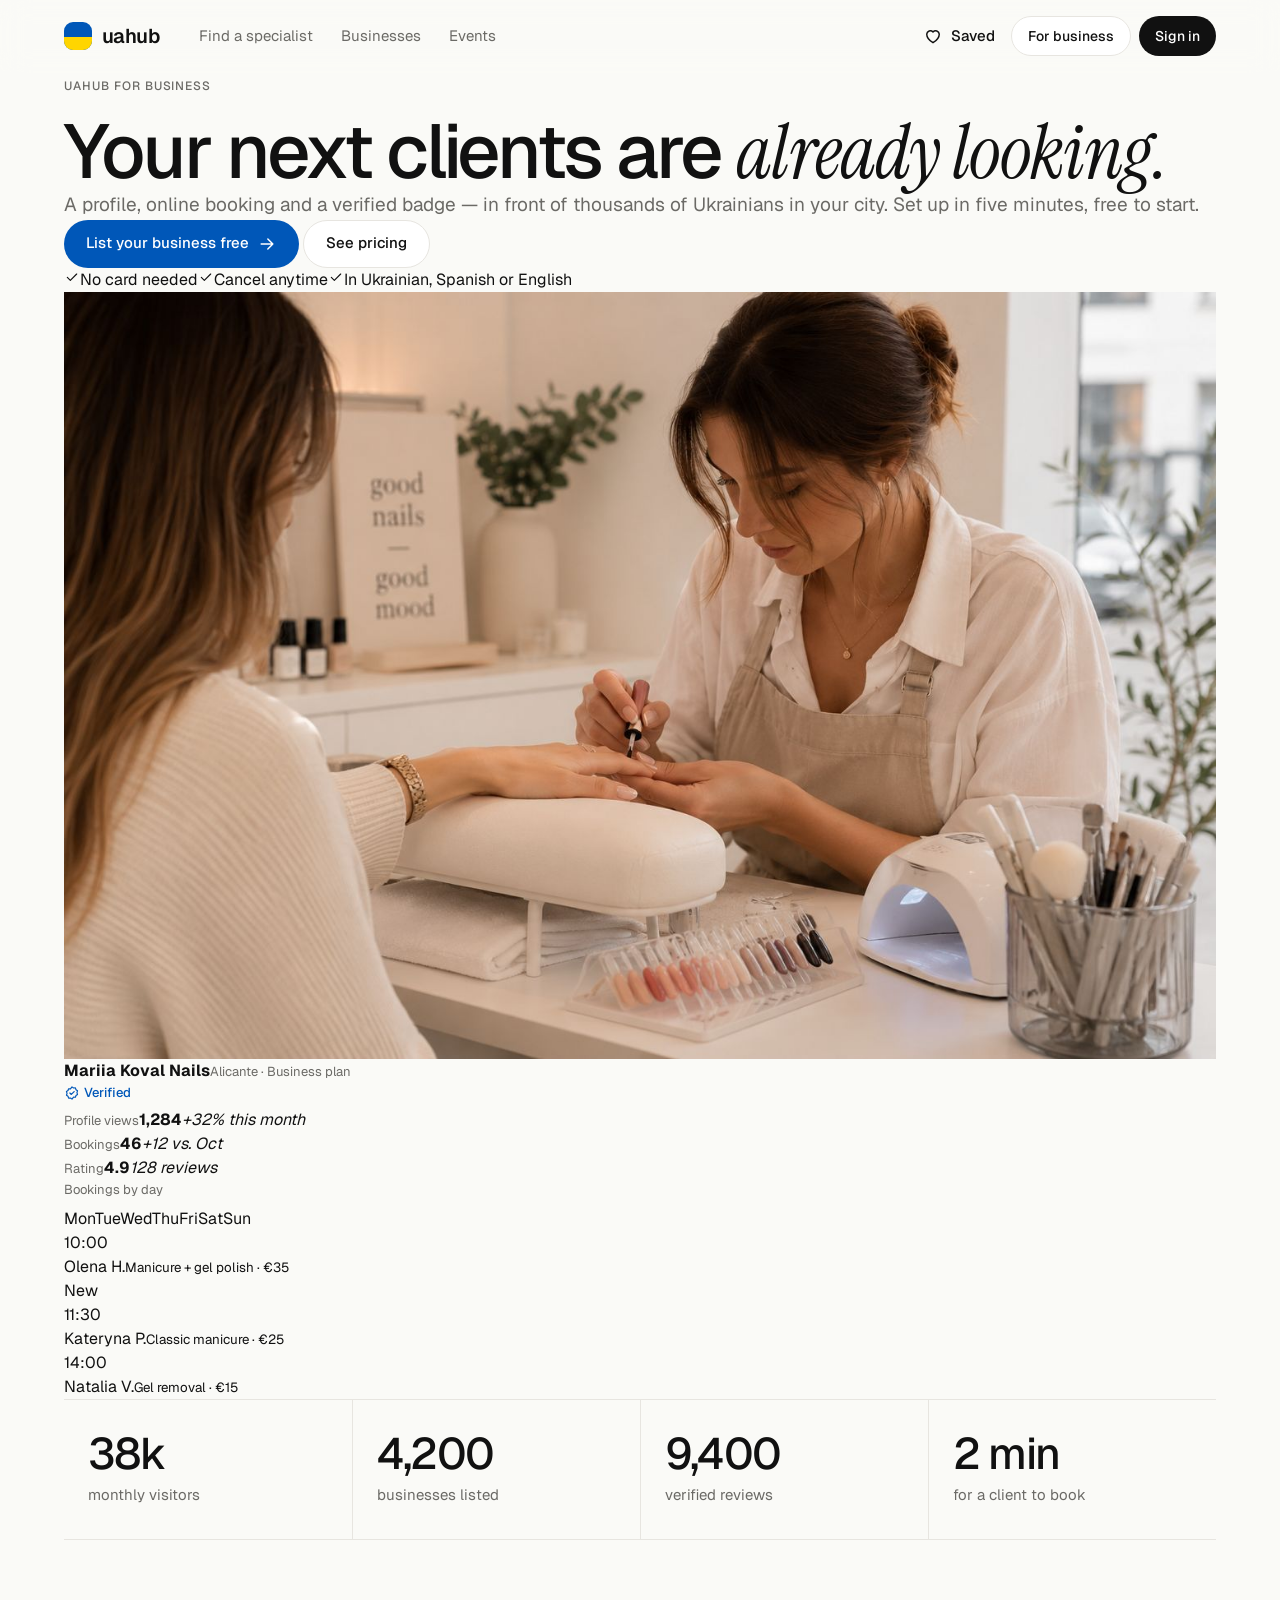
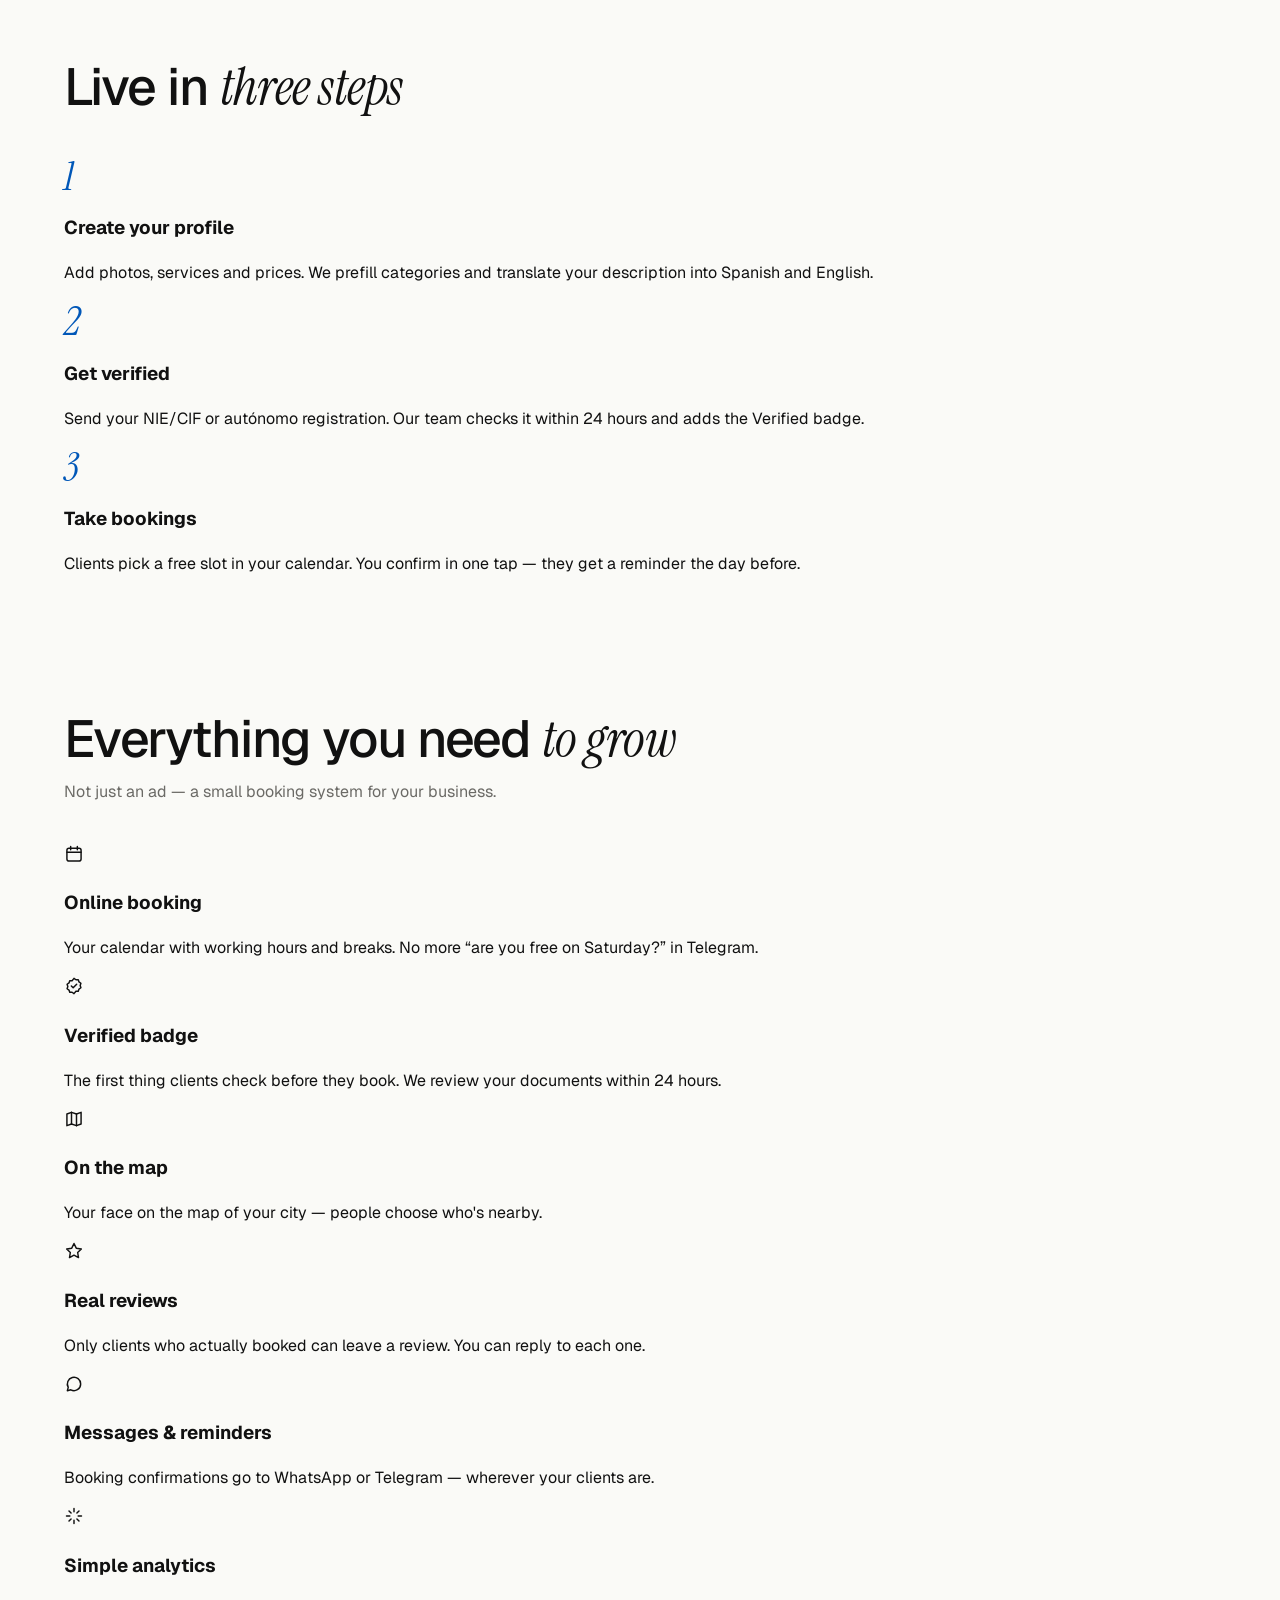
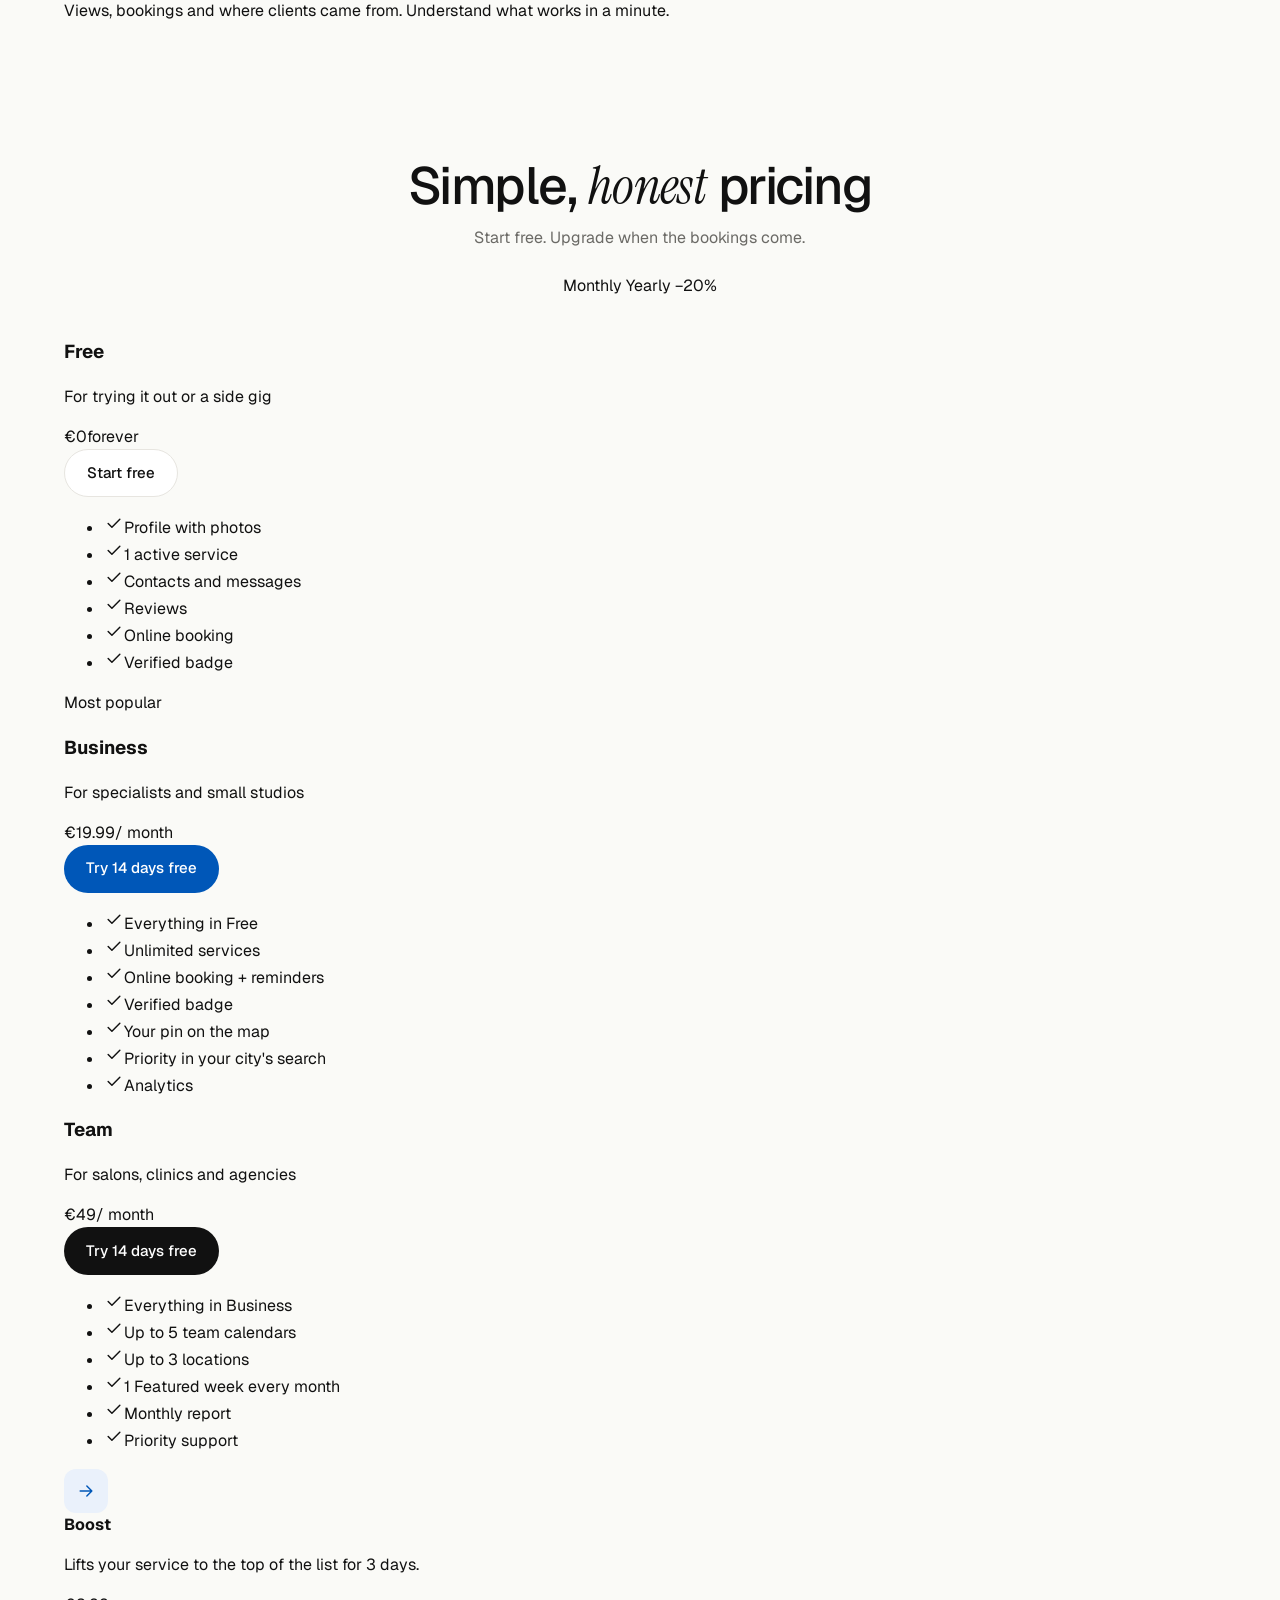
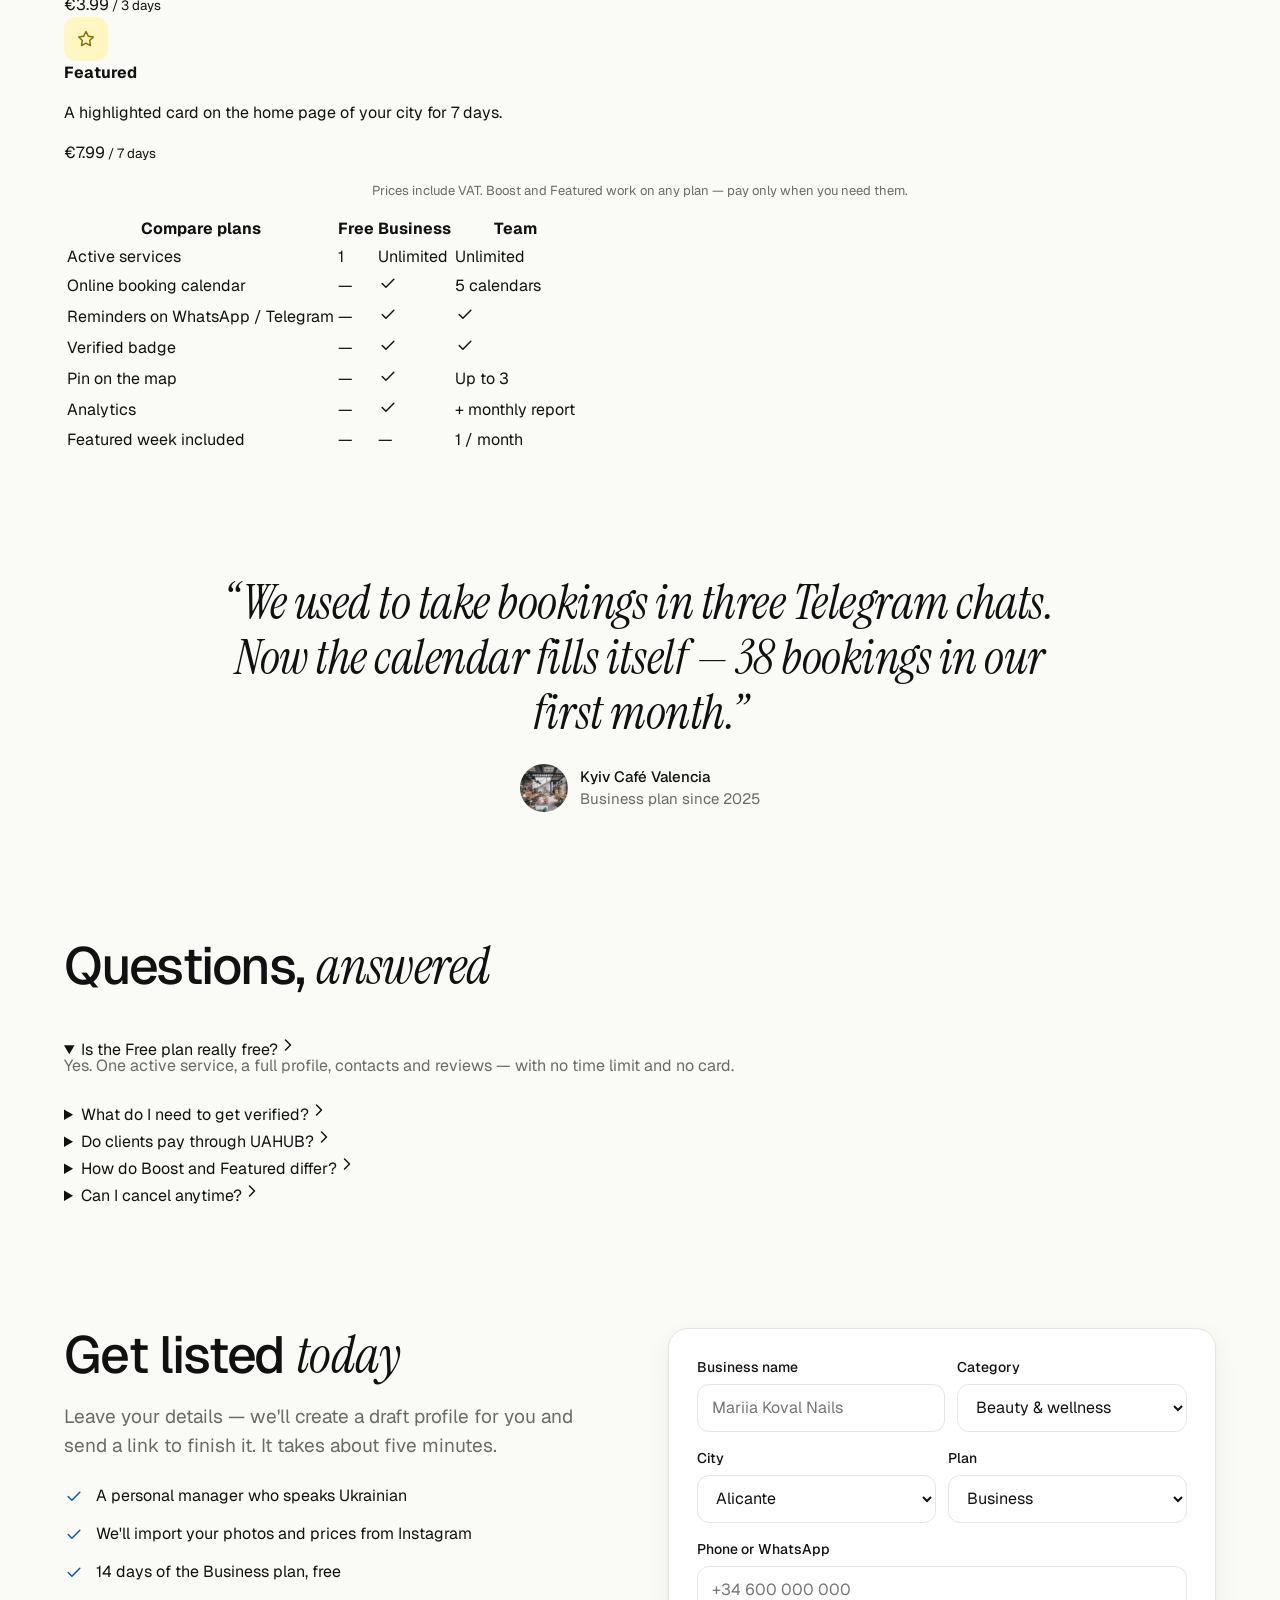
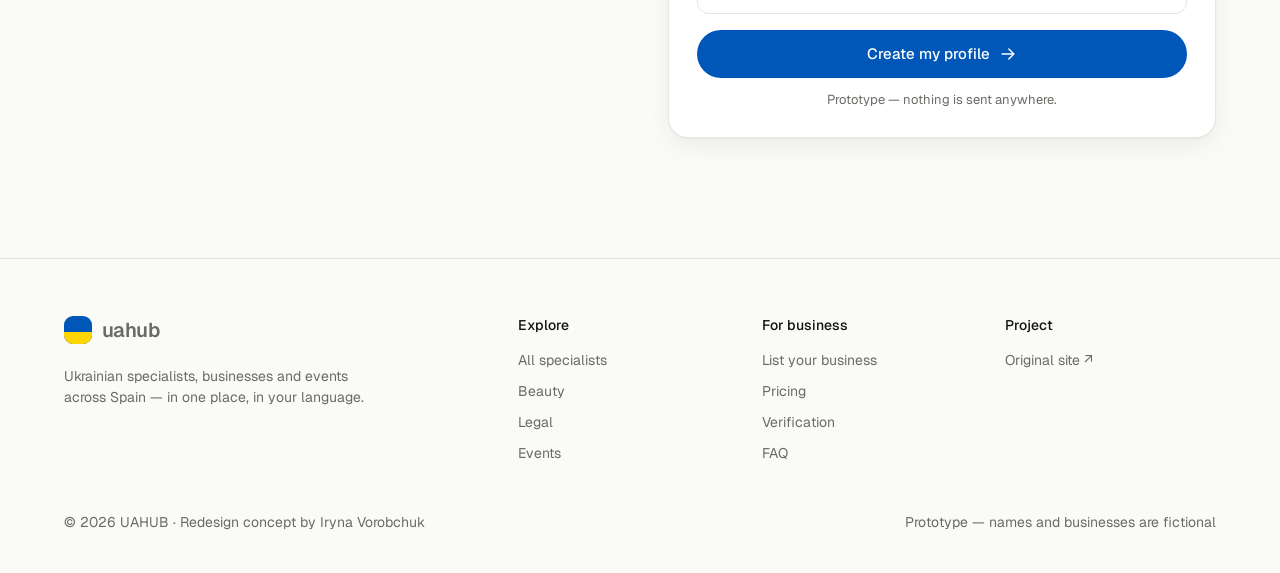
==== commit 953ede41: "Version asset URLs so browsers drop the cached script; static fallback for hero people Co-Authored-B" ====
--- a/business.html
+++ b/business.html
@@ -7,7 +7,7 @@
   <link rel="preconnect" href="https://fonts.googleapis.com">
   <link rel="preconnect" href="https://fonts.gstatic.com" crossorigin>
   <link href="https://fonts.googleapis.com/css2?family=Geist:wght@400;500;600&family=Instrument+Serif:ital@1&display=swap" rel="stylesheet">
-  <link rel="stylesheet" href="styles.css">
+  <link rel="stylesheet" href="styles.css?v=7">
   <title>UAHUB for business — pricing and features</title>
   <meta name="description" content="Get a profile, online booking and a verified badge. Reach Ukrainian clients in your city. Free to start.">
 </head>
@@ -219,7 +219,7 @@
   </section>
 </main>
 <footer data-footer></footer>
-<script src="data.js"></script>
-<script src="app.js"></script>
+<script src="data.js?v=7"></script>
+<script src="app.js?v=7"></script>
 </body>
 </html>
--- a/styles.css
+++ b/styles.css
@@ -145,10 +145,29 @@
 .popular { margin-top: var(--s-md); display: flex; gap: 8px; justify-content: center; flex-wrap: wrap; align-items: center; font-size: 14px; }
 
 .hero-people { position: relative; height: 0; }
-.float-person { position: absolute; display: flex; align-items: center; gap: 10px; padding: 6px 14px 6px 6px; background: var(--surface); border: 1px solid var(--line); border-radius: var(--r-pill); box-shadow: var(--shadow); text-align: left; animation: bob 6s ease-in-out infinite; }
-.float-person img { width: 44px; height: 44px; border-radius: 50%; object-fit: cover; }
-.float-person b { display: block; font-size: 14px; font-weight: 500; }
-.float-person span { font-size: 12px; color: var(--muted); }
+.float-person { position: absolute; z-index: 2; display: flex; flex-direction: column; padding: 6px 14px 6px 6px; background: var(--surface); border: 1px solid var(--line); border-radius: 30px; box-shadow: var(--shadow); text-align: left; color: var(--ink); animation: bob 6s ease-in-out infinite; transition: border-radius .35s, box-shadow .35s, padding .35s; }
+.float-person .fp-head { display: flex; align-items: center; gap: 10px; }
+.float-person .fp-avatar { width: 44px; height: 44px; border-radius: 50%; object-fit: cover; flex: none; transition: width .35s, height .35s; }
+.float-person b { display: block; font-size: 14px; font-weight: 500; white-space: nowrap; }
+.float-person .fp-last { font-style: normal; display: none; }
+.float-person .fp-sub { font-size: 12px; color: var(--muted); white-space: nowrap; }
+.fp-more { display: grid; grid-template-rows: 0fr; max-width: 0; opacity: 0; transition: grid-template-rows .35s, max-width .35s, opacity .2s; }
+.fp-inner { min-height: 0; overflow: hidden; width: 264px; display: flex; flex-direction: column; gap: 12px; }
+.fp-title { display: block; padding-top: 14px; font-size: 15px; line-height: 1.35; font-weight: 500; }
+.fp-meta { display: flex; align-items: center; gap: 12px; }
+.fp-services { display: grid; gap: 6px; padding: 12px 0; border-top: 1px solid var(--line); border-bottom: 1px solid var(--line); font-size: 13px; }
+.fp-services > span { display: flex; justify-content: space-between; gap: 12px; }
+.fp-services > span > span { color: var(--muted); overflow: hidden; text-overflow: ellipsis; white-space: nowrap; }
+.fp-services b { font-size: 13px; white-space: nowrap; }
+.fp-foot { display: flex; justify-content: space-between; align-items: center; gap: 8px; font-size: 12px; padding-bottom: 6px; }
+.fp-cta { display: inline-flex; align-items: center; gap: 4px; height: 32px; padding: 0 12px; border-radius: var(--r-pill); background: var(--ink); color: #fff; font-size: 13px; font-weight: 500; white-space: nowrap; }
+.fp-cta .icon { transition: transform .2s; }
+.float-person:hover, .float-person:focus-visible { z-index: 5; animation-play-state: paused; border-radius: var(--r-lg); padding: 12px 16px 12px 12px; box-shadow: var(--shadow-lg); outline: none; }
+.float-person:focus-visible { border-color: var(--accent); }
+.float-person:hover .fp-more, .float-person:focus-visible .fp-more { grid-template-rows: 1fr; max-width: 280px; opacity: 1; transition: grid-template-rows .35s, max-width .35s, opacity .3s .1s; }
+.float-person:hover .fp-last, .float-person:focus-visible .fp-last { display: inline; }
+.float-person:hover .fp-avatar, .float-person:focus-visible .fp-avatar { width: 52px; height: 52px; }
+.float-person:hover .fp-cta .icon { transform: translateX(3px); }
 .float-person:nth-child(2) { animation-delay: -1.5s; }
 .float-person:nth-child(3) { animation-delay: -3s; }
 .float-person:nth-child(4) { animation-delay: -4.5s; }
@@ -430,173 +449,7 @@
 .done .ok .icon { width: 34px; height: 34px; stroke-width: 2.5; }
 @keyframes pop { from { transform: scale(.4); opacity: 0; } }
 
-/* ---------- Case study ---------- */
-.cs-hero { padding: 96px 0 64px; }
-.cs-hero .display { max-width: 1000px; }
-.cs-meta { display: grid; grid-template-columns: repeat(4, 1fr); gap: 24px; margin-top: 56px; padding-top: 24px; border-top: 1px solid var(--line); font-size: 15px; }
-.cs-meta b { display: block; font-weight: 500; margin-top: 4px; }
-@media (max-width: 760px) { .cs-meta { grid-template-columns: 1fr 1fr; } }
-.cs-section { padding: 96px 0 0; }
-.cs-section > .wrap > .overline { display: block; margin-bottom: 16px; }
-.cs-grid { display: grid; grid-template-columns: 1fr 1fr; gap: 24px; margin-top: 40px; }
-@media (max-width: 760px) { .cs-grid { grid-template-columns: 1fr; } }
-.cs-card { background: var(--surface); border: 1px solid var(--line); border-radius: var(--r-lg); padding: 28px; }
-.cs-card h3 { margin: 0 0 10px; font-weight: 500; font-size: 20px; letter-spacing: -.01em; }
-.cs-card p { margin: 0; color: var(--muted); }
 .num { font-family: var(--serif); font-style: italic; font-size: 40px; color: var(--accent); line-height: 1; display: block; margin-bottom: 16px; }
-.decision { display: grid; grid-template-columns: 1fr 1fr; gap: 0; border: 1px solid var(--line); border-radius: var(--r-lg); overflow: hidden; background: var(--surface); margin-top: 24px; }
-.decision > div { padding: 28px; }
-.decision > div + div { border-left: 1px solid var(--line); }
-.decision .before { background: #F3F2EE; }
-.decision h4 { margin: 0 0 8px; font-size: 12px; letter-spacing: .08em; text-transform: uppercase; font-weight: 500; color: var(--muted); }
-.decision .after h4 { color: var(--accent); }
-.decision p { margin: 0; }
-.decision .why { grid-column: span 2; border-top: 1px solid var(--line); border-left: 0 !important; background: var(--accent-soft); }
-.decision .why h4 { color: var(--accent); }
-@media (max-width: 760px) { .decision { grid-template-columns: 1fr; } .decision > div + div { border-left: 0; border-top: 1px solid var(--line); } .decision .why { grid-column: auto; } }
-.shots { display: grid; grid-template-columns: 1fr 1fr; gap: 24px; margin-top: 40px; }
-.shots figure { margin: 0; }
-.shots .frame { border-radius: var(--r-lg); border: 1px solid var(--line); overflow: hidden; background: #fff; height: 520px; }
-.shots .frame img { width: 100%; height: 100%; object-fit: cover; object-position: top; }
-.shots figcaption { margin-top: 12px; font-size: 14px; color: var(--muted); }
-@media (max-width: 760px) { .shots { grid-template-columns: 1fr; } .shots .frame { height: 380px; } }
-.tokens { display: grid; grid-template-columns: repeat(5, 1fr); gap: 12px; margin-top: 32px; }
-.swatch { border-radius: var(--r-md); border: 1px solid var(--line); overflow: hidden; background: var(--surface); font-size: 13px; }
-.swatch i { display: block; height: 72px; }
-.swatch div { padding: 10px 12px; }
-.swatch b { display: block; font-weight: 500; }
-@media (max-width: 760px) { .tokens { grid-template-columns: repeat(2, 1fr); } }
-.type-spec { margin-top: 24px; display: grid; gap: 4px; }
-.type-spec div { display: flex; align-items: baseline; justify-content: space-between; gap: 16px; padding: 16px 0; border-bottom: 1px solid var(--line); }
-.type-spec div > span:last-child { color: var(--muted); font-size: 13px; white-space: nowrap; }
-.prose { max-width: 720px; font-size: 18px; line-height: 1.6; }
-.prose p { margin: 0 0 16px; }
-
-/* Reveal on scroll */
-.reveal { opacity: 0; transform: translateY(16px); transition: opacity .6s ease, transform .6s ease; }
-.reveal.in { opacity: 1; transform: none; }
-@media (prefers-reduced-motion: reduce) { .reveal { opacity: 1; transform: none; transition: none; } }
-
-.toast { position: fixed; left: 50%; bottom: 24px; transform: translate(-50%, 120px); background: var(--ink); color: #fff; padding: 12px 18px; border-radius: 99px; font-size: 14px; z-index: 200; transition: transform .25s; display: flex; gap: 8px; align-items: center; }
-.toast.show { transform: translate(-50%, 0); }
-
-/* ---------- Phone tweaks ---------- */
-@media (max-width: 600px) {
-  .hero { padding: 40px 0 40px; }
-  .search { flex-wrap: wrap; border-radius: var(--r-lg); padding: 6px; gap: 0; }
-  .search label { flex: 1 1 100% !important; height: 50px; }
-  .search label + label { border-left: 0; border-top: 1px solid var(--line); }
-  .search .btn { width: 100%; margin-top: 6px; }
-  .catalog-search .btn { display: none; }
-  .catalog-search select { max-width: 120px; }
-  .section-head .chips { flex-wrap: nowrap; overflow-x: auto; margin: 0 -24px; padding: 0 24px; scrollbar-width: none; }
-  .map { padding: 16px; }
-  .city-count { font-size: 11px; padding: 4px 8px; }
-  .map-float { left: 12px; right: 12px; bottom: 12px; font-size: 13px; }
-}
-.sheet-foot .sum:empty + .btn, .sheet-foot .sum[style*="none"] + .btn { flex: 1; }
-
-/* Static render for Figma import (?figma) */
-.no-motion *, .no-motion *::before, .no-motion *::after { animation: none !important; transition: none !important; }
-.no-motion .reveal { opacity: 1; transform: none; }
-
-/* ---------- Business page ---------- */
-.biz-hero { padding-top: 72px; padding-bottom: 40px; display: grid; grid-template-columns: 1fr 1fr; gap: 56px; align-items: center; }
-.biz-hero .lead { margin-top: 24px; max-width: 520px; }
-.biz-hero .actions { display: flex; gap: 12px; margin-top: 32px; flex-wrap: wrap; }
-.biz-hero .note { margin-top: 16px; font-size: 14px; color: var(--muted); display: flex; gap: 16px; flex-wrap: wrap; }
-.biz-hero .note span { display: inline-flex; gap: 6px; align-items: center; }
-.biz-hero .note .icon { color: var(--success); }
-@media (max-width: 960px) { .biz-hero { grid-template-columns: 1fr; padding-top: 40px; } }
-
-.dash { background: var(--surface); border: 1px solid var(--line); border-radius: var(--r-lg); box-shadow: var(--shadow-lg); padding: 20px; font-size: 14px; }
-.dash-top { display: flex; align-items: center; gap: 12px; padding-bottom: 16px; border-bottom: 1px solid var(--line); }
-.dash-top img { width: 40px; height: 40px; border-radius: 10px; object-fit: cover; }
-.dash-top b { font-weight: 500; display: block; }
-.dash-kpis { display: grid; grid-template-columns: repeat(3, 1fr); gap: 8px; margin: 16px 0; }
-.kpi { background: var(--bg); border-radius: var(--r-md); padding: 12px; }
-.kpi b { display: block; font-size: 24px; font-weight: 500; letter-spacing: -.02em; }
-.kpi em { font-style: normal; font-size: 12px; color: var(--success); }
-.bars { display: flex; align-items: flex-end; gap: 6px; height: 90px; padding: 0 4px; }
-.bars i { flex: 1; background: var(--accent-soft); border-radius: 4px 4px 0 0; }
-.bars i.on { background: var(--accent); }
-.bars-x { display: flex; gap: 6px; padding: 6px 4px 0; font-size: 11px; color: var(--muted); }
-.bars-x span { flex: 1; text-align: center; }
-.appts { margin-top: 16px; display: grid; gap: 8px; }
-.appt { display: flex; align-items: center; gap: 12px; padding: 10px 12px; border: 1px solid var(--line); border-radius: var(--r-md); }
-.appt time { font-weight: 500; width: 44px; }
-.appt div { flex: 1; line-height: 1.3; }
-.appt small { display: block; color: var(--muted); font-size: 12px; }
-.tag-new { font-size: 11px; font-weight: 500; color: var(--accent); background: var(--accent-soft); padding: 3px 8px; border-radius: 99px; }
-
-.logos { display: flex; gap: 40px; justify-content: center; flex-wrap: wrap; align-items: center; color: var(--muted); font-weight: 600; font-size: 18px; letter-spacing: -.02em; padding: 32px 0; border-top: 1px solid var(--line); border-bottom: 1px solid var(--line); }
-.logos small { display: block; width: 100%; text-align: center; font-weight: 400; font-size: 13px; letter-spacing: 0; margin-bottom: -16px; }
-
-.steps { display: grid; grid-template-columns: repeat(3, 1fr); gap: 20px; }
-.step { background: var(--surface); border: 1px solid var(--line); border-radius: var(--r-lg); padding: 28px; }
-.step .num { margin-bottom: 24px; }
-.step h3 { margin: 0 0 8px; font-size: 20px; font-weight: 500; letter-spacing: -.01em; }
-.step p { margin: 0; color: var(--muted); }
-@media (max-width: 860px) { .steps { grid-template-columns: 1fr; } }
-
-.features { display: grid; grid-template-columns: repeat(3, 1fr); gap: 20px; }
-.feature { padding: 28px; border-radius: var(--r-lg); background: var(--surface); border: 1px solid var(--line); }
-.feature .ic { width: 44px; height: 44px; border-radius: 12px; background: var(--accent-soft); color: var(--accent); display: grid; place-items: center; margin-bottom: 20px; }
-.feature h3 { margin: 0 0 8px; font-size: 18px; font-weight: 500; }
-.feature p { margin: 0; color: var(--muted); font-size: 15px; }
-@media (max-width: 960px) { .features { grid-template-columns: 1fr 1fr; } }
-@media (max-width: 560px) { .features { grid-template-columns: 1fr; } }
-
-.billing { display: inline-flex; background: var(--surface); border: 1px solid var(--line); border-radius: 99px; padding: 4px; }
-.billing button { height: 40px; padding: 0 18px; border-radius: 99px; font-size: 14px; font-weight: 500; color: var(--muted); }
-.billing button[aria-pressed="true"] { background: var(--ink); color: #fff; }
-.billing .save { color: var(--success); margin-left: 4px; }
-.billing button[aria-pressed="true"] .save { color: #9FE0B8; }
-
-.plans { display: grid; grid-template-columns: repeat(3, 1fr); gap: 20px; margin-top: 40px; align-items: stretch; }
-.plan { position: relative; background: var(--surface); border: 1px solid var(--line); border-radius: var(--r-lg); padding: 32px 28px; display: flex; flex-direction: column; }
-.plan.hot { background: var(--ink); color: #fff; border-color: var(--ink); box-shadow: var(--shadow-lg); }
-.plan .badge-pop { position: absolute; top: 20px; right: 20px; background: var(--sun); color: var(--ink); font-size: 12px; font-weight: 600; border-radius: 99px; padding: 4px 10px; }
-.plan h3 { margin: 0; font-size: 20px; font-weight: 500; }
-.plan .for { margin: 6px 0 24px; color: var(--muted); font-size: 15px; }
-.plan.hot .for, .plan.hot .per, .plan.hot .was { color: rgba(255,255,255,.6); }
-.plan .price { font-size: 52px; font-weight: 500; letter-spacing: -.04em; line-height: 1; }
-.plan .per { color: var(--muted); font-size: 15px; margin-left: 4px; letter-spacing: 0; font-weight: 400; }
-.plan .was { font-size: 13px; color: var(--muted); min-height: 20px; margin-top: 8px; }
-.plan .btn { margin: 24px 0; }
-.plan.hot .btn-primary { background: #fff; color: var(--ink); }
-.plan ul { list-style: none; margin: 0; padding: 0; display: grid; gap: 12px; font-size: 15px; }
-.plan li { display: flex; gap: 10px; align-items: flex-start; }
-.plan li .icon { color: var(--accent); margin-top: 2px; }
-.plan.hot li .icon { color: var(--sun); }
-.plan li.off { color: var(--muted); }
-.plan li.off .icon { color: var(--line); }
-.plan.hot li.off { color: rgba(255,255,255,.4); }
-@media (max-width: 960px) { .plans { grid-template-columns: 1fr; max-width: 480px; margin-left: auto; margin-right: auto; } }
-
-.addons { display: grid; grid-template-columns: 1fr 1fr; gap: 20px; margin-top: 20px; }
-.addon { display: flex; gap: 20px; align-items: center; background: var(--surface); border: 1px dashed #CFCBC2; border-radius: var(--r-lg); padding: 20px 24px; }
-.addon div { flex: 1; }
-.addon b { font-weight: 500; }
-.addon p { margin: 4px 0 0; color: var(--muted); font-size: 14px; }
-.addon .p { font-size: 22px; font-weight: 500; letter-spacing: -.02em; white-space: nowrap; }
-.addon .p small { font-size: 13px; color: var(--muted); font-weight: 400; letter-spacing: 0; }
-@media (max-width: 760px) { .addons { grid-template-columns: 1fr; } }
-
-.compare { width: 100%; border-collapse: collapse; margin-top: 24px; font-size: 15px; background: var(--surface); border-radius: var(--r-lg); overflow: hidden; border: 1px solid var(--line); }
-.compare th, .compare td { padding: 14px 20px; text-align: left; border-bottom: 1px solid var(--line); }
-.compare th { font-weight: 500; font-size: 13px; color: var(--muted); background: var(--bg); }
-.compare td:not(:first-child), .compare th:not(:first-child) { text-align: center; width: 18%; }
-.compare tr:last-child td { border-bottom: 0; }
-.compare .icon { color: var(--accent); }
-.compare-wrap { overflow-x: auto; }
-
-.faq { max-width: 820px; }
-.faq details { border-bottom: 1px solid var(--line); }
-.faq summary { list-style: none; cursor: pointer; padding: 22px 0; font-size: 18px; font-weight: 500; display: flex; justify-content: space-between; gap: 16px; align-items: center; }
-.faq summary::-webkit-details-marker { display: none; }
-.faq summary .icon { transition: transform .2s; flex: none; }
-.faq details[open] summary .icon { transform: rotate(90deg); }
 .faq details p { margin: -8px 0 22px; color: var(--muted); max-width: 680px; }
 
 .join { display: grid; grid-template-columns: 1fr 1fr; gap: 56px; align-items: start; }
@@ -607,41 +460,3 @@
 @media (max-width: 480px) { .field-row { grid-template-columns: 1fr; } .dash-kpis .kpi b { font-size: 20px; } }
 .addon .ic { width: 44px; height: 44px; border-radius: 12px; background: var(--accent-soft); color: var(--accent); display: grid; place-items: center; flex: none; }
 .addon .ic.sun { background: #FFF6C2; color: #8A6D00; }
-
-/* ---------- Case study: before / after pairs ---------- */
-.pair { margin-top: 72px; padding-top: 40px; border-top: 1px solid var(--line); }
-.pair-head { display: flex; gap: 20px; align-items: baseline; margin-bottom: 28px; }
-.pair-head .num { margin: 0; font-size: 44px; min-width: 48px; }
-.pair-head h3 { margin: 0; font-size: clamp(24px, 3vw, 34px); font-weight: 500; letter-spacing: -.02em; line-height: 1.15; }
-.pair-head p { margin: 8px 0 0; color: var(--muted); max-width: 680px; }
-.pair-grid { display: grid; grid-template-columns: 1fr 1fr; gap: 20px; align-items: start; }
-.shot { margin: 0; display: flex; flex-direction: column; }
-.shot .frame { position: relative; display: block; border-radius: var(--r-lg); overflow: hidden; border: 1px solid var(--line); background: #0B1020; max-height: 440px; }
-.shot.after .frame { background: var(--bg); }
-.shot .frame img { width: 100%; height: auto; transform-origin: top; transition: transform .4s; }
-.shot .frame:hover img { transform: scale(1.02); }
-.shot .label { position: absolute; left: 12px; top: 12px; z-index: 1; font-size: 12px; font-weight: 500; border-radius: 99px; padding: 5px 10px; background: rgba(255,255,255,.95); color: var(--ink); box-shadow: var(--shadow); }
-.shot.before .label { background: #2A2F3D; color: #fff; }
-.shot.after .label { background: var(--accent); color: #fff; }
-.shot ul { margin: 16px 0 0; padding: 0; list-style: none; display: grid; gap: 8px; font-size: 15px; }
-.shot li { display: flex; gap: 10px; align-items: flex-start; }
-.shot li::before { content: ""; flex: none; width: 6px; height: 6px; border-radius: 50%; margin-top: 9px; background: #C9473B; }
-.shot.after li::before { background: var(--success); }
-.why-box { margin-top: 20px; background: var(--accent-soft); border-radius: var(--r-lg); padding: 24px 28px; display: grid; grid-template-columns: 140px 1fr; gap: 20px; }
-.why-box h4 { margin: 0; font-size: 12px; letter-spacing: .08em; text-transform: uppercase; font-weight: 500; color: var(--accent); padding-top: 4px; }
-.why-box p { margin: 0 0 10px; }
-.why-box p:last-child { margin: 0; }
-.why-box b { font-weight: 500; }
-@media (max-width: 760px) {
-  .pair-grid { grid-template-columns: 1fr; }
-  .shot .frame { max-height: 320px; }
-  .why-box { grid-template-columns: 1fr; gap: 8px; padding: 20px; }
-  .pair-head { gap: 12px; }
-  .pair-head .num { font-size: 34px; min-width: 32px; }
-}
-.overview { display: grid; grid-template-columns: 1fr 1fr; gap: 20px; margin-top: 40px; }
-.overview .frame { max-height: 720px; }
-@media (max-width: 760px) { .overview { grid-template-columns: 1fr; } .overview .frame { max-height: 420px; } }
-.scope { margin-top: 32px; display: flex; gap: 16px; align-items: flex-start; background: var(--surface); border: 1px solid var(--line); border-radius: var(--r-lg); padding: 20px 24px; }
-.scope .icon { color: var(--accent); margin-top: 2px; }
-.scope p { margin: 0; }
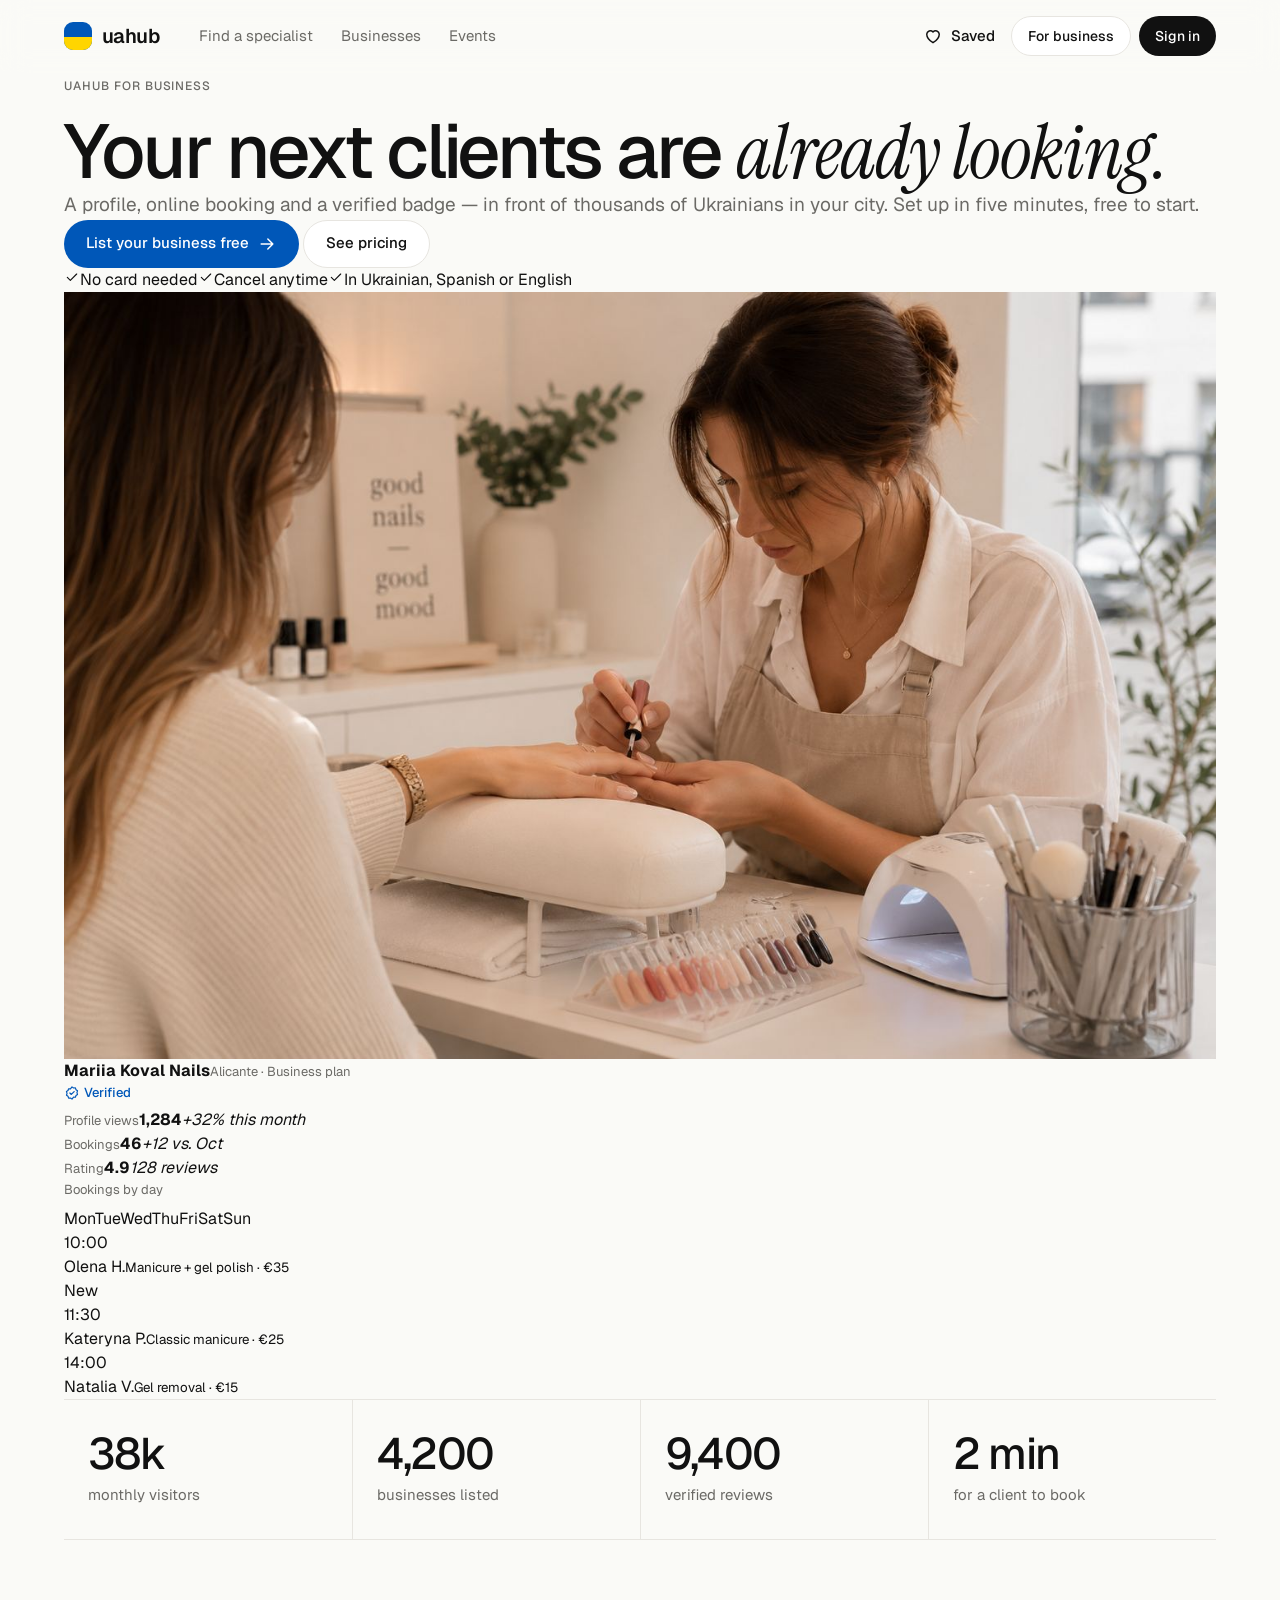
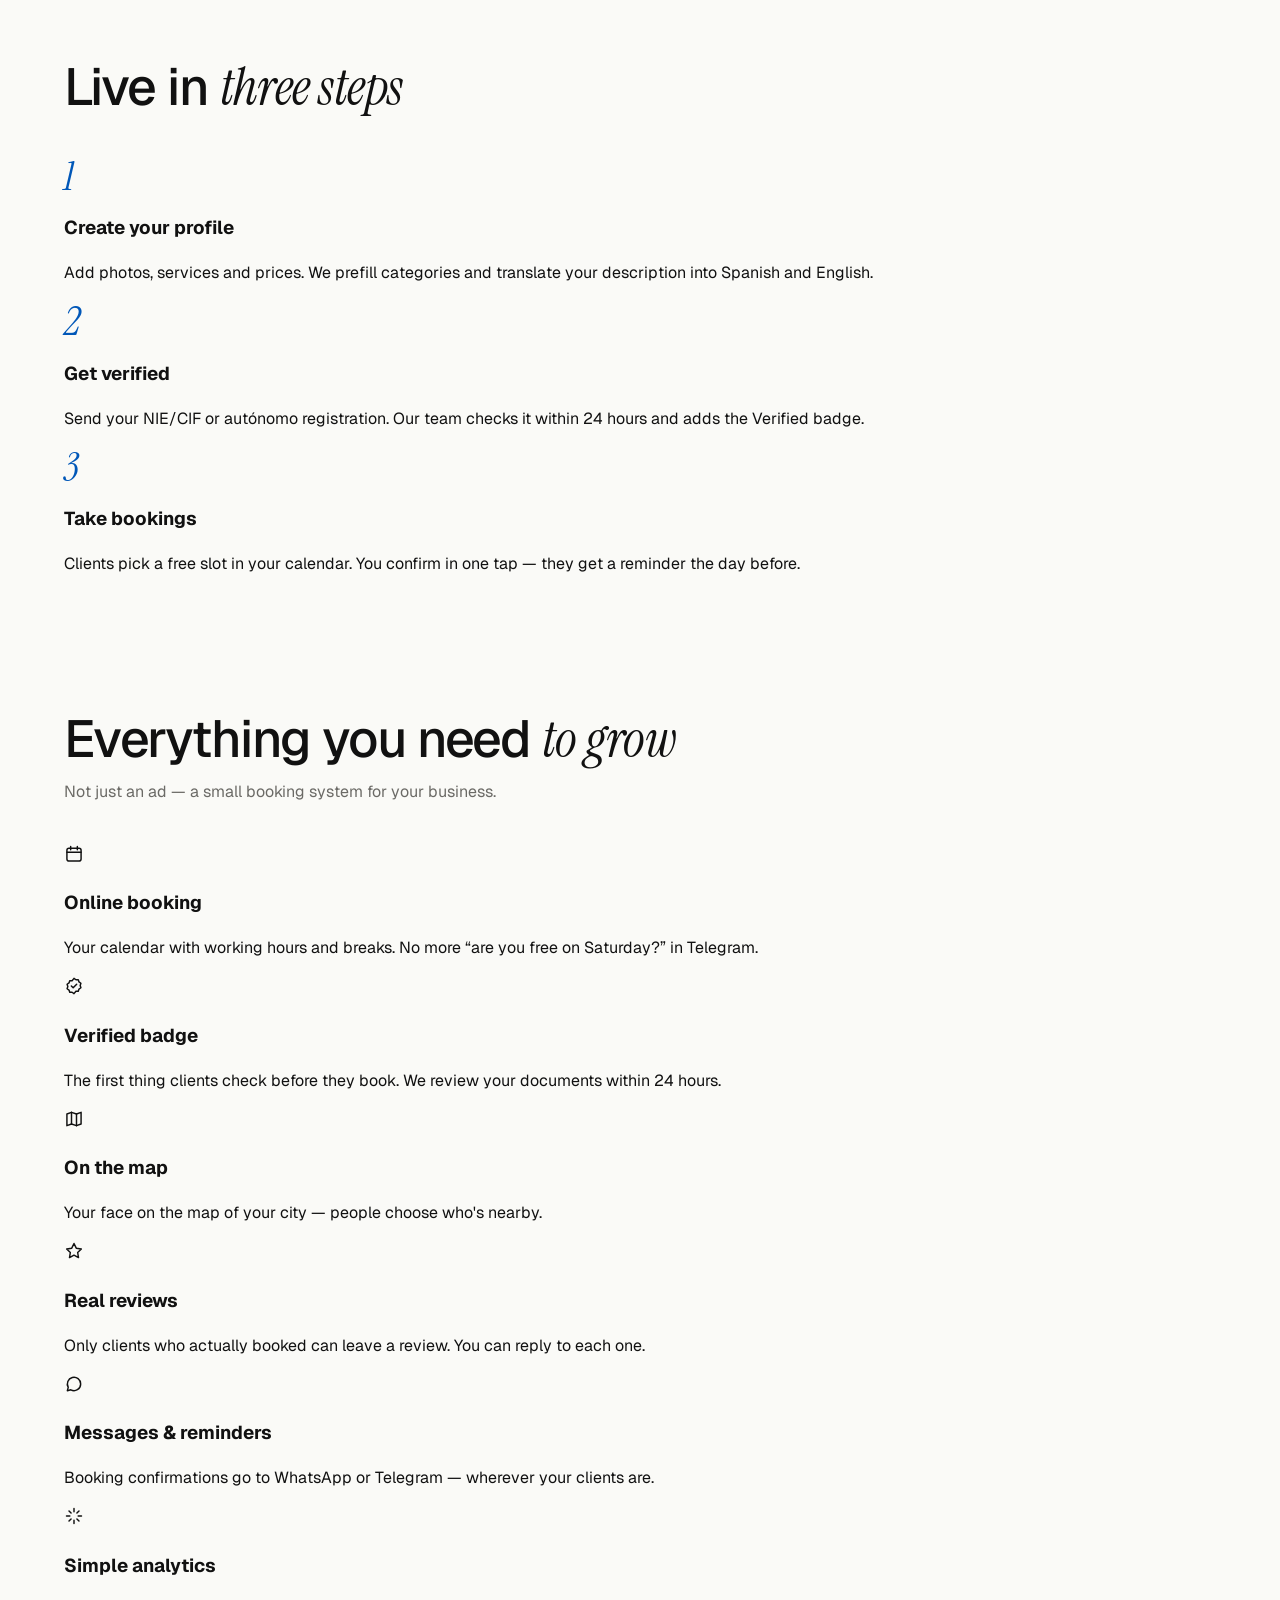
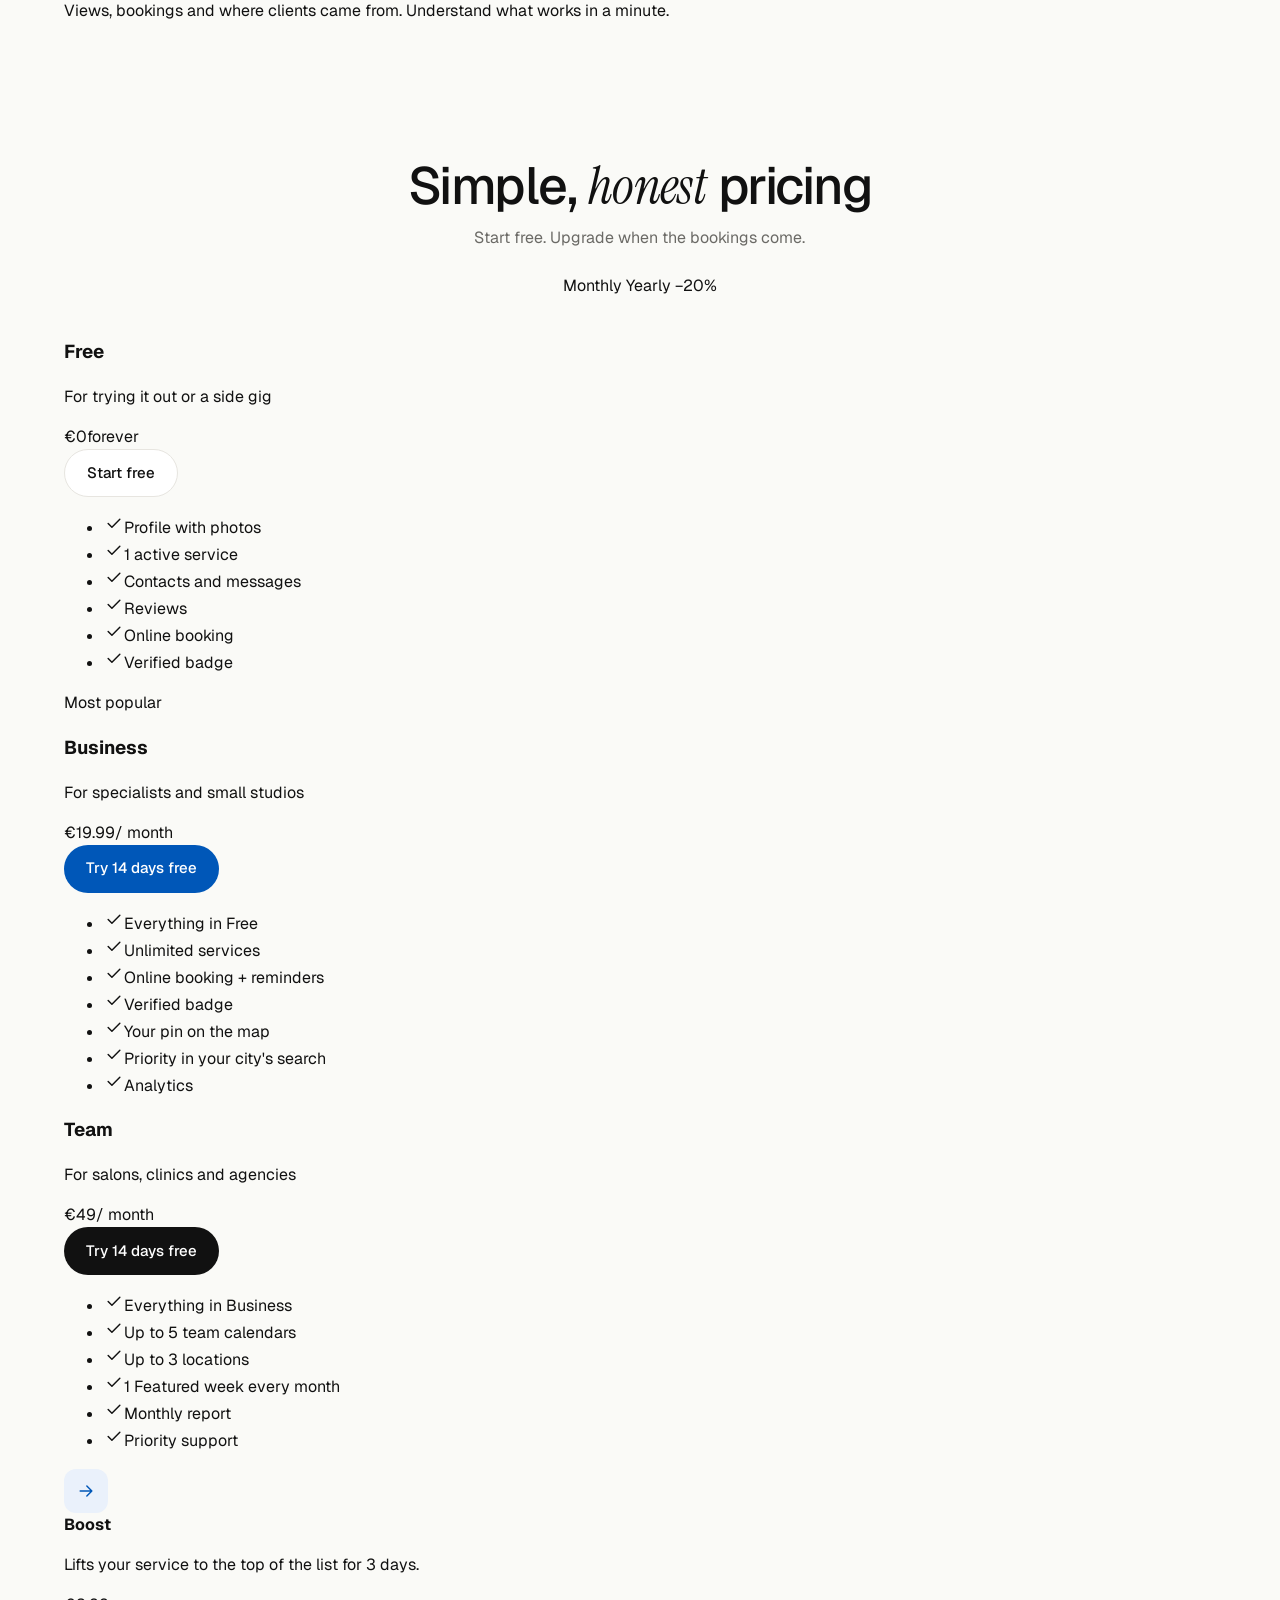
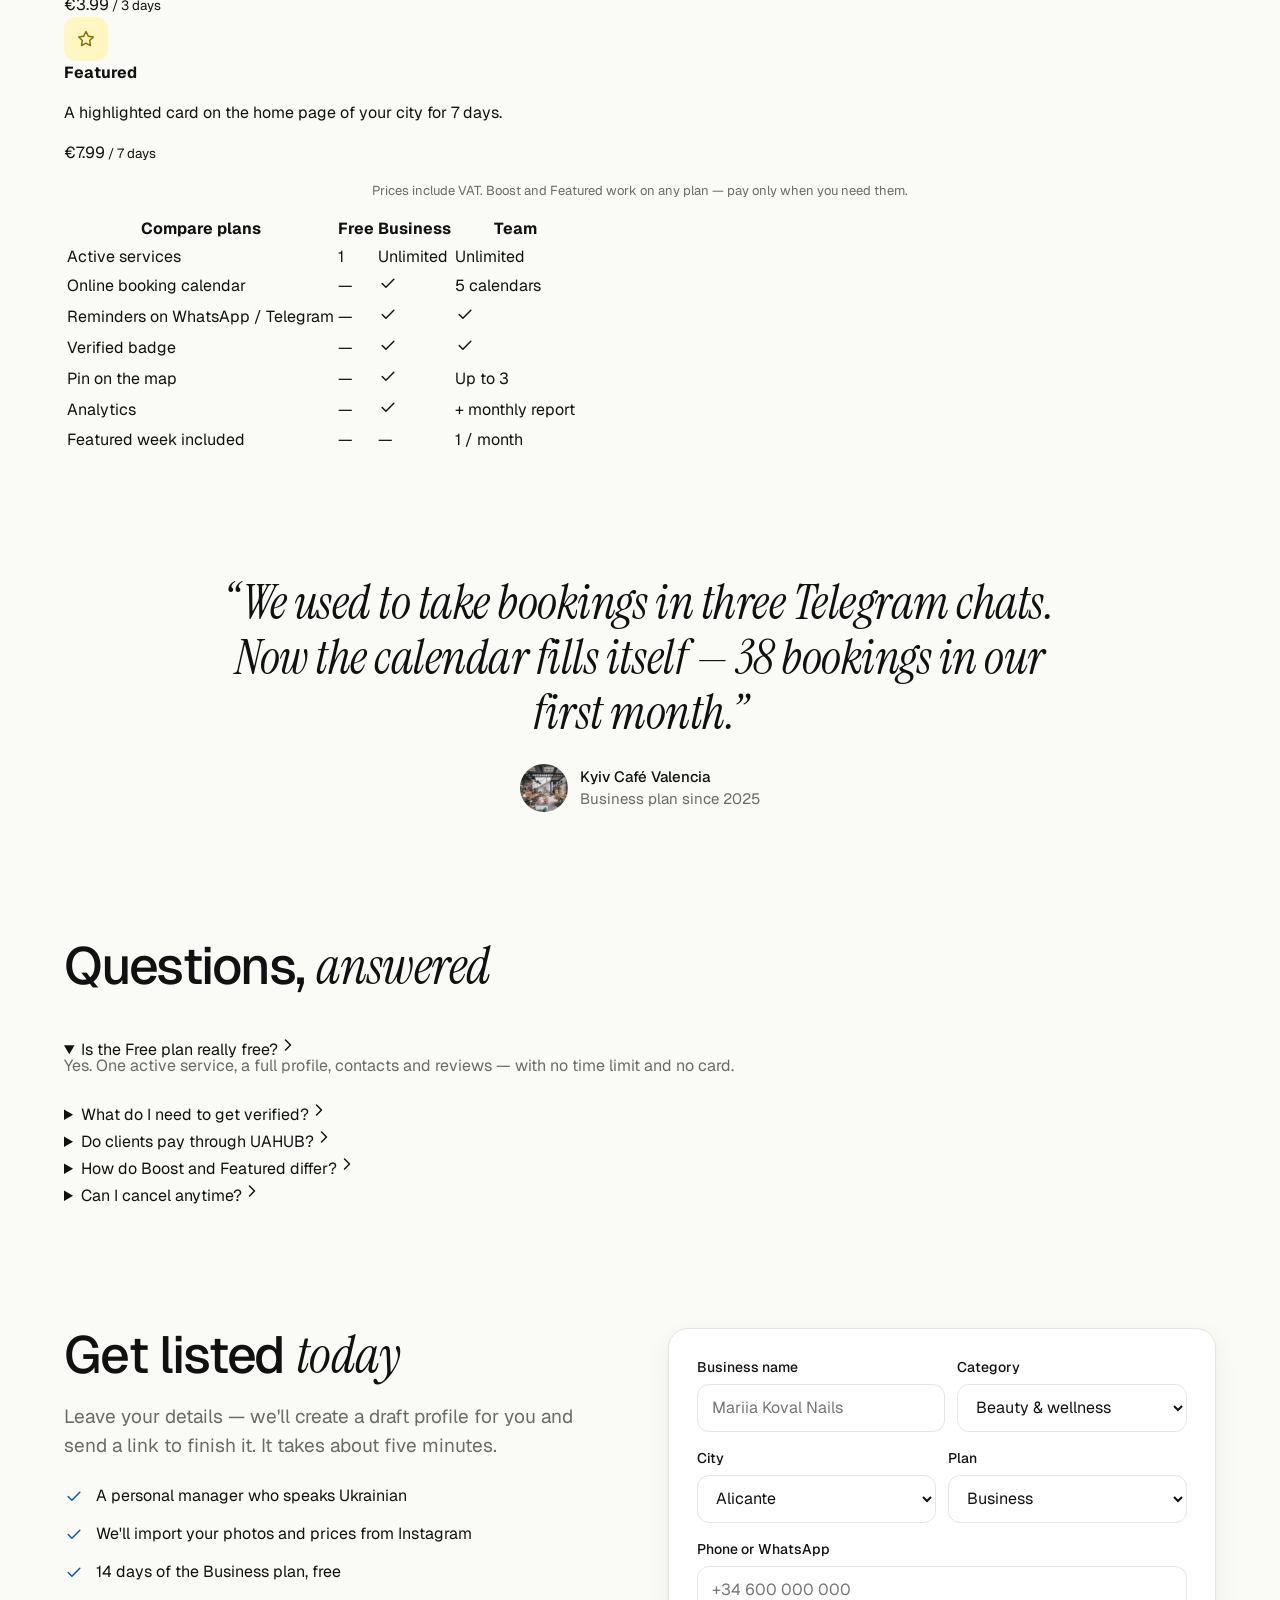
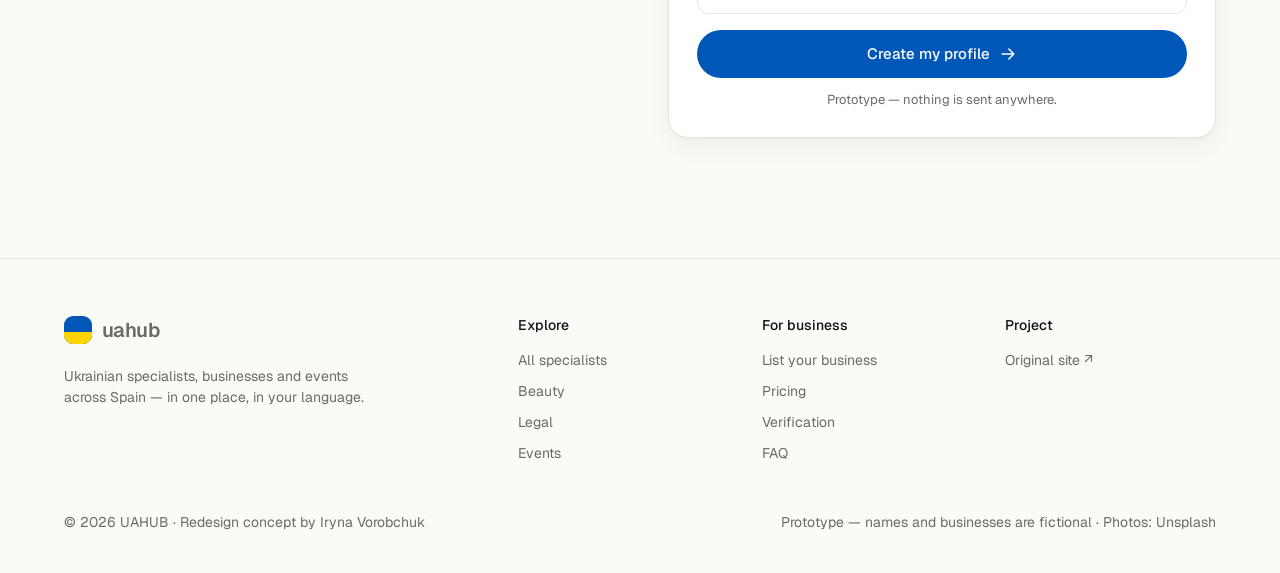
==== commit cb7c51e2: "Give every specialist their own gallery photos from Unsplash Co-Authored-By: Claude Opus 5.5 <norepl" ====
--- a/business.html
+++ b/business.html
@@ -7,7 +7,7 @@
   <link rel="preconnect" href="https://fonts.googleapis.com">
   <link rel="preconnect" href="https://fonts.gstatic.com" crossorigin>
   <link href="https://fonts.googleapis.com/css2?family=Geist:wght@400;500;600&family=Instrument+Serif:ital@1&display=swap" rel="stylesheet">
-  <link rel="stylesheet" href="styles.css?v=7">
+  <link rel="stylesheet" href="styles.css?v=8">
   <title>UAHUB for business — pricing and features</title>
   <meta name="description" content="Get a profile, online booking and a verified badge. Reach Ukrainian clients in your city. Free to start.">
 </head>
@@ -219,7 +219,7 @@
   </section>
 </main>
 <footer data-footer></footer>
-<script src="data.js?v=7"></script>
-<script src="app.js?v=7"></script>
+<script src="data.js?v=8"></script>
+<script src="app.js?v=8"></script>
 </body>
 </html>
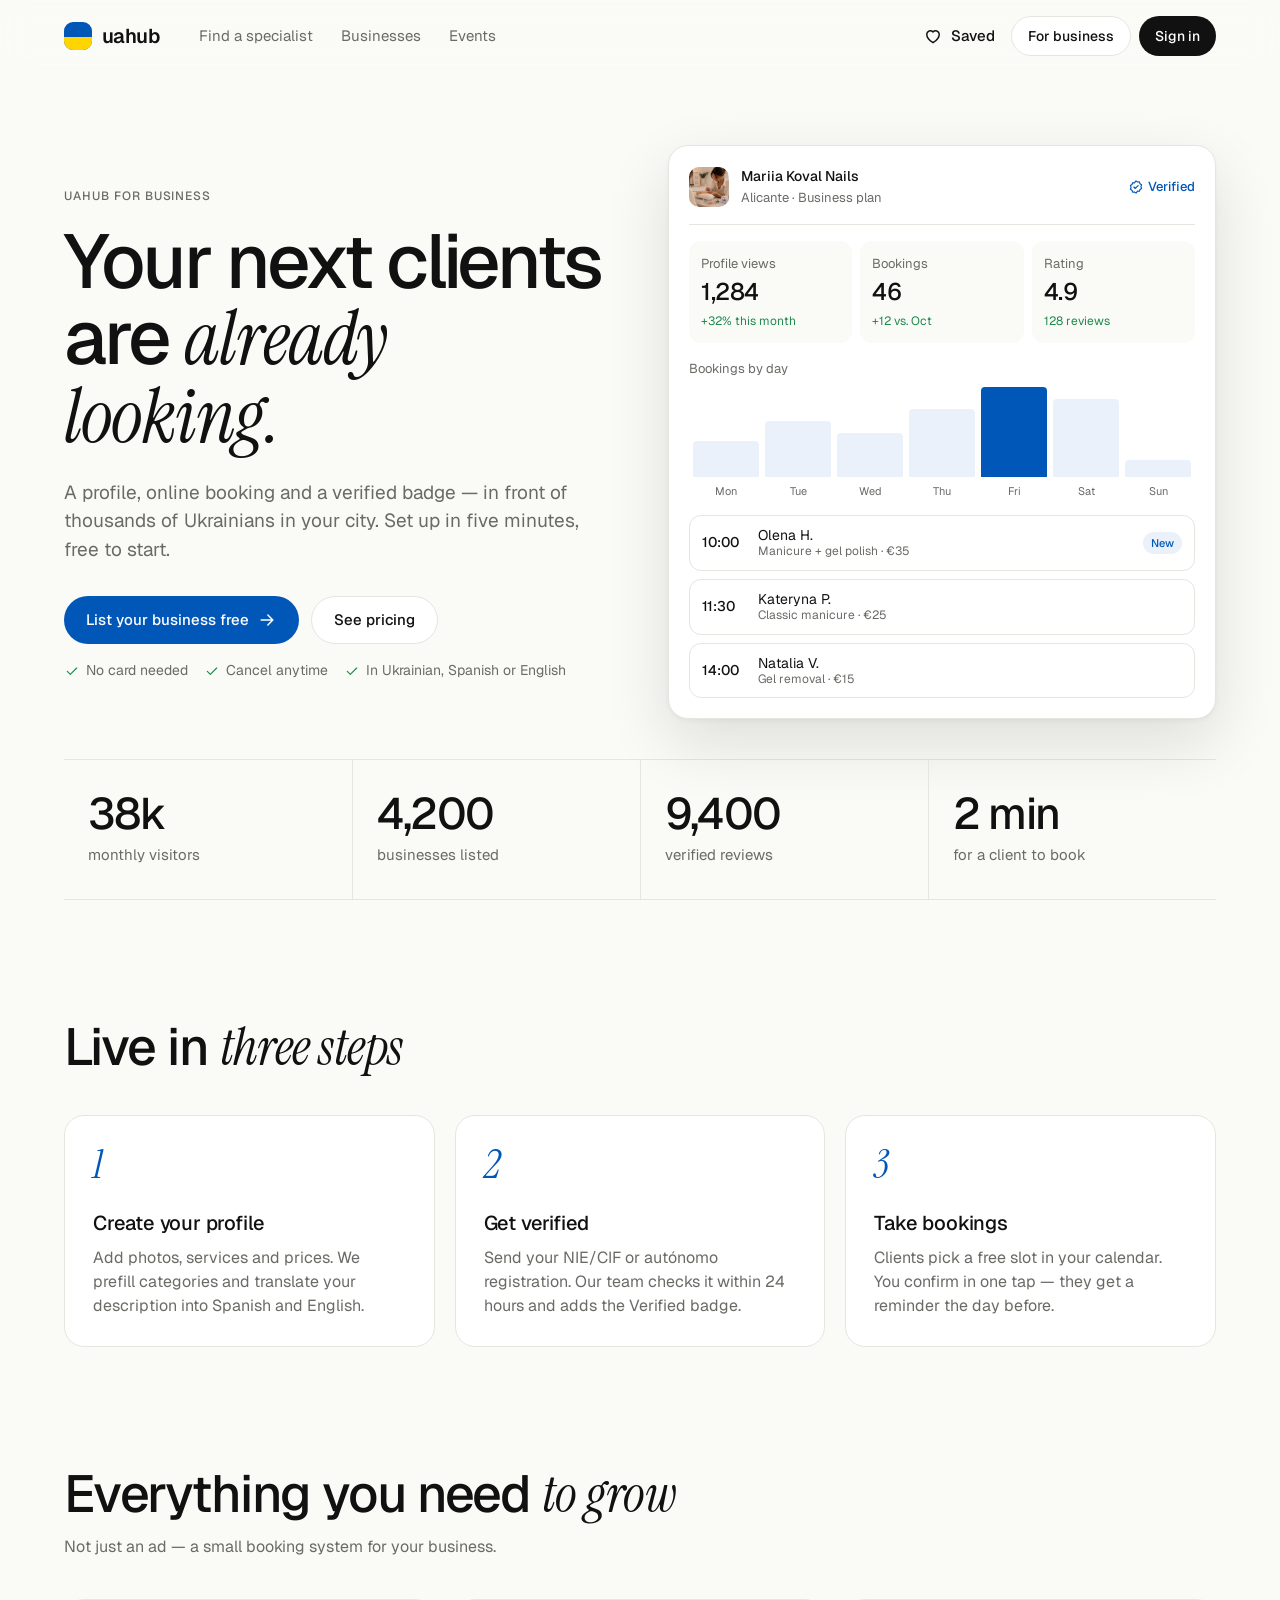
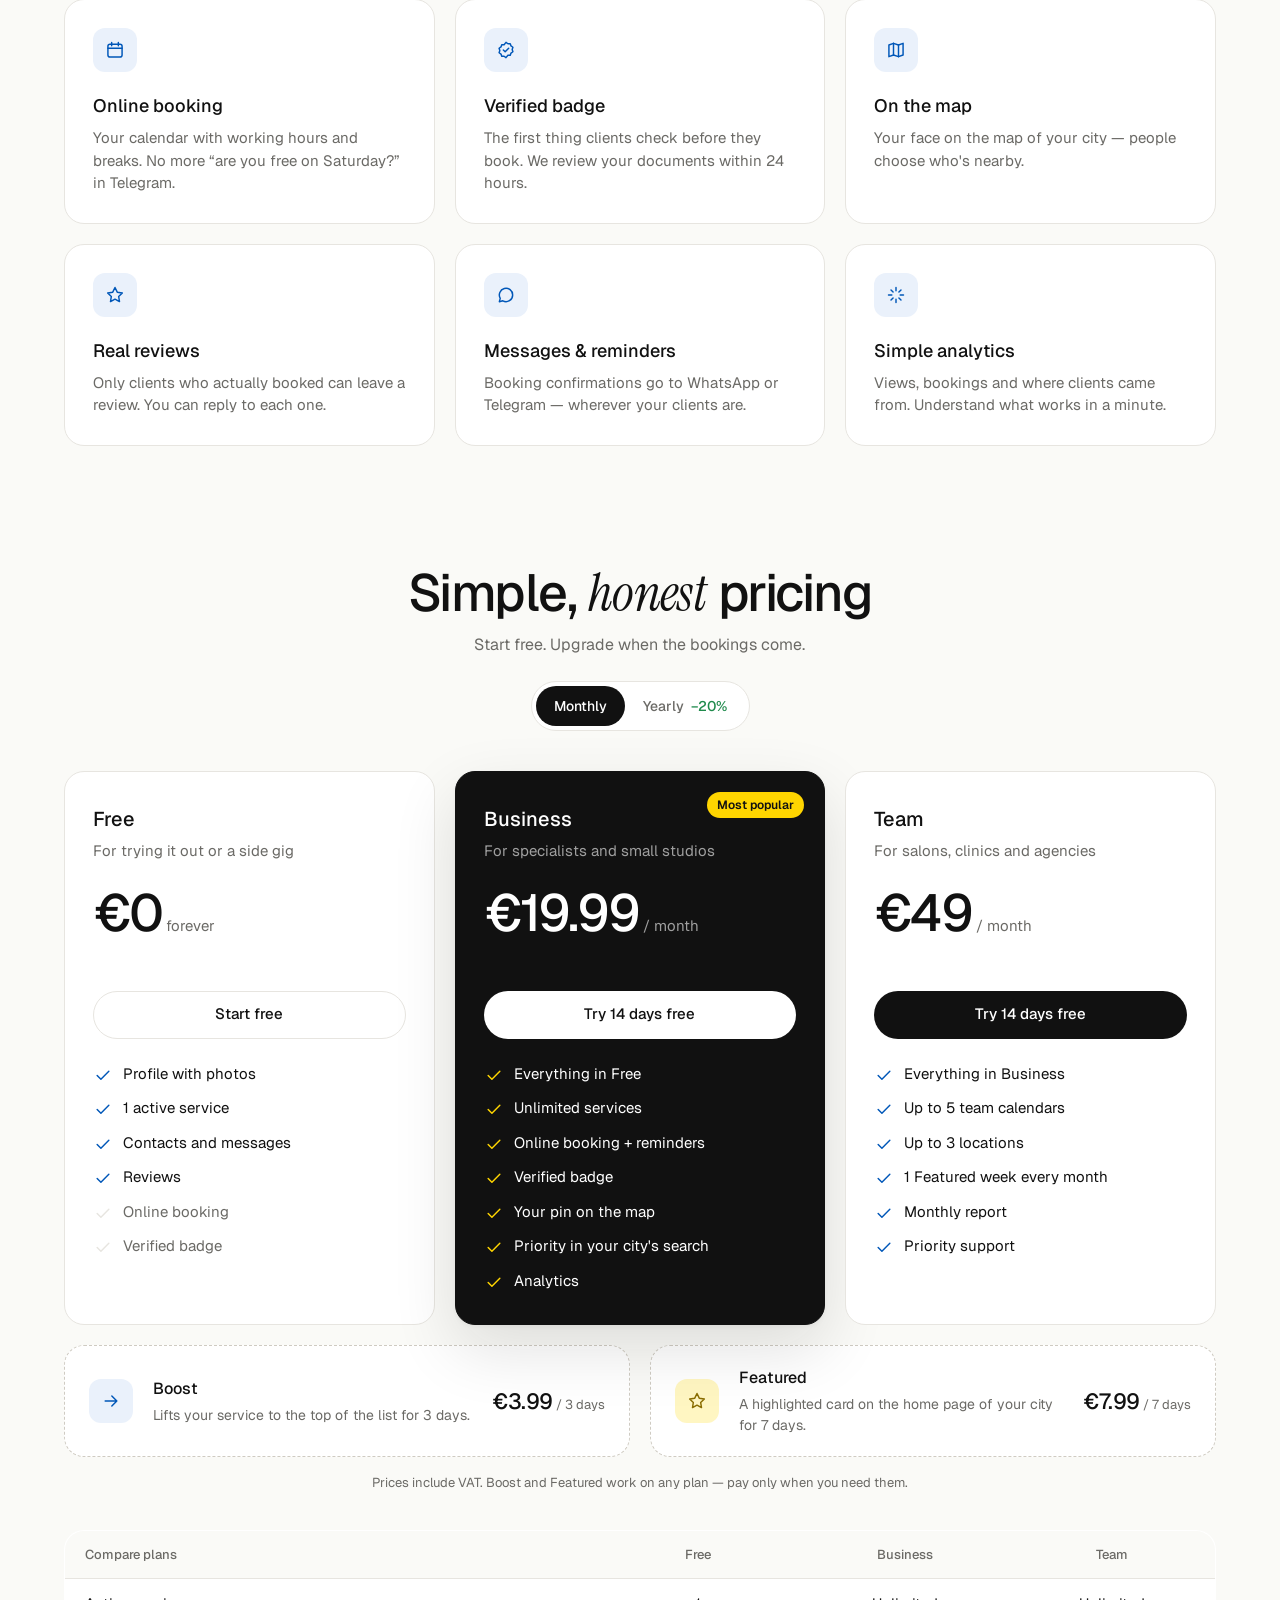
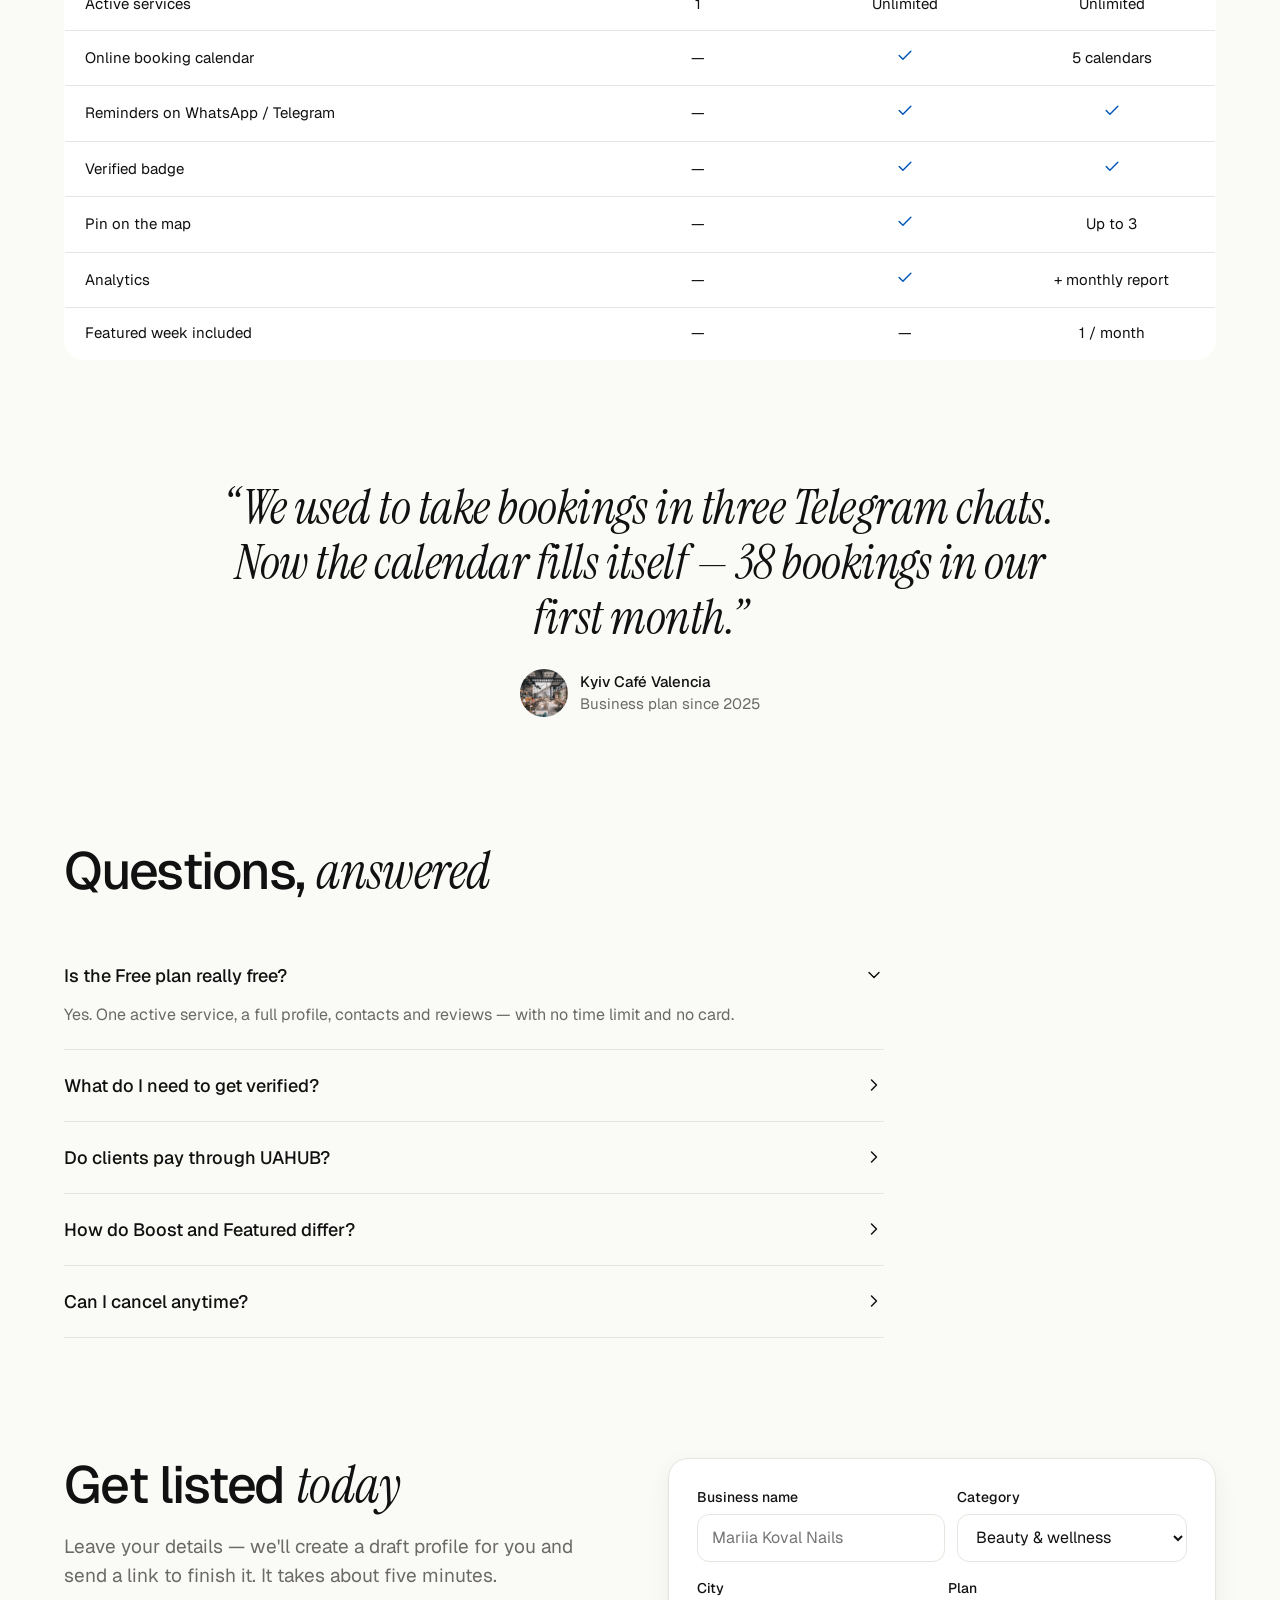
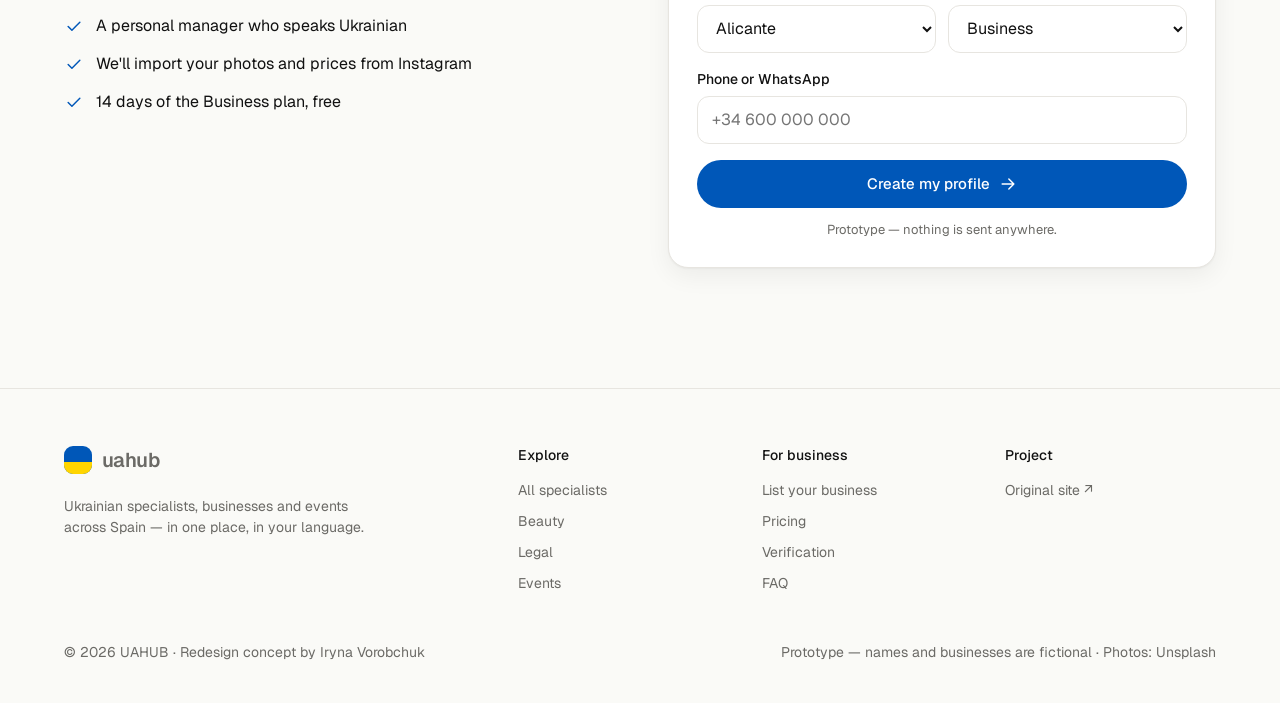
==== commit 95633cee: "Restore styles accidentally removed with the case study (business page, reveal, toast, mobile) Co-Au" ====
--- a/business.html
+++ b/business.html
@@ -7,7 +7,7 @@
   <link rel="preconnect" href="https://fonts.googleapis.com">
   <link rel="preconnect" href="https://fonts.gstatic.com" crossorigin>
   <link href="https://fonts.googleapis.com/css2?family=Geist:wght@400;500;600&family=Instrument+Serif:ital@1&display=swap" rel="stylesheet">
-  <link rel="stylesheet" href="styles.css?v=8">
+  <link rel="stylesheet" href="styles.css?v=9">
   <title>UAHUB for business — pricing and features</title>
   <meta name="description" content="Get a profile, online booking and a verified badge. Reach Ukrainian clients in your city. Free to start.">
 </head>
@@ -219,7 +219,7 @@
   </section>
 </main>
 <footer data-footer></footer>
-<script src="data.js?v=8"></script>
-<script src="app.js?v=8"></script>
+<script src="data.js?v=9"></script>
+<script src="app.js?v=9"></script>
 </body>
 </html>
--- a/styles.css
+++ b/styles.css
@@ -450,6 +450,143 @@
 @keyframes pop { from { transform: scale(.4); opacity: 0; } }
 
 .num { font-family: var(--serif); font-style: italic; font-size: 40px; color: var(--accent); line-height: 1; display: block; margin-bottom: 16px; }
+.tokens { display: grid; grid-template-columns: repeat(5, 1fr); gap: 12px; margin-top: 32px; }
+.swatch { border-radius: var(--r-md); border: 1px solid var(--line); overflow: hidden; background: var(--surface); font-size: 13px; }
+.swatch i { display: block; height: 72px; }
+.swatch div { padding: 10px 12px; }
+.swatch b { display: block; font-weight: 500; }
+@media (max-width: 760px) { .tokens { grid-template-columns: repeat(2, 1fr); } }
+.type-spec { margin-top: 24px; display: grid; gap: 4px; }
+.type-spec div { display: flex; align-items: baseline; justify-content: space-between; gap: 16px; padding: 16px 0; border-bottom: 1px solid var(--line); }
+.type-spec div > span:last-child { color: var(--muted); font-size: 13px; white-space: nowrap; }
+.prose { max-width: 720px; font-size: 18px; line-height: 1.6; }
+.prose p { margin: 0 0 16px; }
+
+/* Reveal on scroll */
+.reveal { opacity: 0; transform: translateY(16px); transition: opacity .6s ease, transform .6s ease; }
+.reveal.in { opacity: 1; transform: none; }
+@media (prefers-reduced-motion: reduce) { .reveal { opacity: 1; transform: none; transition: none; } }
+
+.toast { position: fixed; left: 50%; bottom: 24px; transform: translate(-50%, 120px); background: var(--ink); color: #fff; padding: 12px 18px; border-radius: 99px; font-size: 14px; z-index: 200; transition: transform .25s; display: flex; gap: 8px; align-items: center; }
+.toast.show { transform: translate(-50%, 0); }
+
+/* ---------- Phone tweaks ---------- */
+@media (max-width: 600px) {
+  .hero { padding: 40px 0 40px; }
+  .search { flex-wrap: wrap; border-radius: var(--r-lg); padding: 6px; gap: 0; }
+  .search label { flex: 1 1 100% !important; height: 50px; }
+  .search label + label { border-left: 0; border-top: 1px solid var(--line); }
+  .search .btn { width: 100%; margin-top: 6px; }
+  .catalog-search .btn { display: none; }
+  .catalog-search select { max-width: 120px; }
+  .section-head .chips { flex-wrap: nowrap; overflow-x: auto; margin: 0 -24px; padding: 0 24px; scrollbar-width: none; }
+  .map { padding: 16px; }
+  .city-count { font-size: 11px; padding: 4px 8px; }
+  .map-float { left: 12px; right: 12px; bottom: 12px; font-size: 13px; }
+}
+.sheet-foot .sum:empty + .btn, .sheet-foot .sum[style*="none"] + .btn { flex: 1; }
+
+/* Static render for Figma import (?figma) */
+.no-motion *, .no-motion *::before, .no-motion *::after { animation: none !important; transition: none !important; }
+.no-motion .reveal { opacity: 1; transform: none; }
+
+/* ---------- Business page ---------- */
+.biz-hero { padding-top: 72px; padding-bottom: 40px; display: grid; grid-template-columns: 1fr 1fr; gap: 56px; align-items: center; }
+.biz-hero .lead { margin-top: 24px; max-width: 520px; }
+.biz-hero .actions { display: flex; gap: 12px; margin-top: 32px; flex-wrap: wrap; }
+.biz-hero .note { margin-top: 16px; font-size: 14px; color: var(--muted); display: flex; gap: 16px; flex-wrap: wrap; }
+.biz-hero .note span { display: inline-flex; gap: 6px; align-items: center; }
+.biz-hero .note .icon { color: var(--success); }
+@media (max-width: 960px) { .biz-hero { grid-template-columns: 1fr; padding-top: 40px; } }
+
+.dash { background: var(--surface); border: 1px solid var(--line); border-radius: var(--r-lg); box-shadow: var(--shadow-lg); padding: 20px; font-size: 14px; }
+.dash-top { display: flex; align-items: center; gap: 12px; padding-bottom: 16px; border-bottom: 1px solid var(--line); }
+.dash-top img { width: 40px; height: 40px; border-radius: 10px; object-fit: cover; }
+.dash-top b { font-weight: 500; display: block; }
+.dash-kpis { display: grid; grid-template-columns: repeat(3, 1fr); gap: 8px; margin: 16px 0; }
+.kpi { background: var(--bg); border-radius: var(--r-md); padding: 12px; }
+.kpi b { display: block; font-size: 24px; font-weight: 500; letter-spacing: -.02em; }
+.kpi em { font-style: normal; font-size: 12px; color: var(--success); }
+.bars { display: flex; align-items: flex-end; gap: 6px; height: 90px; padding: 0 4px; }
+.bars i { flex: 1; background: var(--accent-soft); border-radius: 4px 4px 0 0; }
+.bars i.on { background: var(--accent); }
+.bars-x { display: flex; gap: 6px; padding: 6px 4px 0; font-size: 11px; color: var(--muted); }
+.bars-x span { flex: 1; text-align: center; }
+.appts { margin-top: 16px; display: grid; gap: 8px; }
+.appt { display: flex; align-items: center; gap: 12px; padding: 10px 12px; border: 1px solid var(--line); border-radius: var(--r-md); }
+.appt time { font-weight: 500; width: 44px; }
+.appt div { flex: 1; line-height: 1.3; }
+.appt small { display: block; color: var(--muted); font-size: 12px; }
+.tag-new { font-size: 11px; font-weight: 500; color: var(--accent); background: var(--accent-soft); padding: 3px 8px; border-radius: 99px; }
+
+.logos { display: flex; gap: 40px; justify-content: center; flex-wrap: wrap; align-items: center; color: var(--muted); font-weight: 600; font-size: 18px; letter-spacing: -.02em; padding: 32px 0; border-top: 1px solid var(--line); border-bottom: 1px solid var(--line); }
+.logos small { display: block; width: 100%; text-align: center; font-weight: 400; font-size: 13px; letter-spacing: 0; margin-bottom: -16px; }
+
+.steps { display: grid; grid-template-columns: repeat(3, 1fr); gap: 20px; }
+.step { background: var(--surface); border: 1px solid var(--line); border-radius: var(--r-lg); padding: 28px; }
+.step .num { margin-bottom: 24px; }
+.step h3 { margin: 0 0 8px; font-size: 20px; font-weight: 500; letter-spacing: -.01em; }
+.step p { margin: 0; color: var(--muted); }
+@media (max-width: 860px) { .steps { grid-template-columns: 1fr; } }
+
+.features { display: grid; grid-template-columns: repeat(3, 1fr); gap: 20px; }
+.feature { padding: 28px; border-radius: var(--r-lg); background: var(--surface); border: 1px solid var(--line); }
+.feature .ic { width: 44px; height: 44px; border-radius: 12px; background: var(--accent-soft); color: var(--accent); display: grid; place-items: center; margin-bottom: 20px; }
+.feature h3 { margin: 0 0 8px; font-size: 18px; font-weight: 500; }
+.feature p { margin: 0; color: var(--muted); font-size: 15px; }
+@media (max-width: 960px) { .features { grid-template-columns: 1fr 1fr; } }
+@media (max-width: 560px) { .features { grid-template-columns: 1fr; } }
+
+.billing { display: inline-flex; background: var(--surface); border: 1px solid var(--line); border-radius: 99px; padding: 4px; }
+.billing button { height: 40px; padding: 0 18px; border-radius: 99px; font-size: 14px; font-weight: 500; color: var(--muted); }
+.billing button[aria-pressed="true"] { background: var(--ink); color: #fff; }
+.billing .save { color: var(--success); margin-left: 4px; }
+.billing button[aria-pressed="true"] .save { color: #9FE0B8; }
+
+.plans { display: grid; grid-template-columns: repeat(3, 1fr); gap: 20px; margin-top: 40px; align-items: stretch; }
+.plan { position: relative; background: var(--surface); border: 1px solid var(--line); border-radius: var(--r-lg); padding: 32px 28px; display: flex; flex-direction: column; }
+.plan.hot { background: var(--ink); color: #fff; border-color: var(--ink); box-shadow: var(--shadow-lg); }
+.plan .badge-pop { position: absolute; top: 20px; right: 20px; background: var(--sun); color: var(--ink); font-size: 12px; font-weight: 600; border-radius: 99px; padding: 4px 10px; }
+.plan h3 { margin: 0; font-size: 20px; font-weight: 500; }
+.plan .for { margin: 6px 0 24px; color: var(--muted); font-size: 15px; }
+.plan.hot .for, .plan.hot .per, .plan.hot .was { color: rgba(255,255,255,.6); }
+.plan .price { font-size: 52px; font-weight: 500; letter-spacing: -.04em; line-height: 1; }
+.plan .per { color: var(--muted); font-size: 15px; margin-left: 4px; letter-spacing: 0; font-weight: 400; }
+.plan .was { font-size: 13px; color: var(--muted); min-height: 20px; margin-top: 8px; }
+.plan .btn { margin: 24px 0; }
+.plan.hot .btn-primary { background: #fff; color: var(--ink); }
+.plan ul { list-style: none; margin: 0; padding: 0; display: grid; gap: 12px; font-size: 15px; }
+.plan li { display: flex; gap: 10px; align-items: flex-start; }
+.plan li .icon { color: var(--accent); margin-top: 2px; }
+.plan.hot li .icon { color: var(--sun); }
+.plan li.off { color: var(--muted); }
+.plan li.off .icon { color: var(--line); }
+.plan.hot li.off { color: rgba(255,255,255,.4); }
+@media (max-width: 960px) { .plans { grid-template-columns: 1fr; max-width: 480px; margin-left: auto; margin-right: auto; } }
+
+.addons { display: grid; grid-template-columns: 1fr 1fr; gap: 20px; margin-top: 20px; }
+.addon { display: flex; gap: 20px; align-items: center; background: var(--surface); border: 1px dashed #CFCBC2; border-radius: var(--r-lg); padding: 20px 24px; }
+.addon div { flex: 1; }
+.addon b { font-weight: 500; }
+.addon p { margin: 4px 0 0; color: var(--muted); font-size: 14px; }
+.addon .p { font-size: 22px; font-weight: 500; letter-spacing: -.02em; white-space: nowrap; }
+.addon .p small { font-size: 13px; color: var(--muted); font-weight: 400; letter-spacing: 0; }
+@media (max-width: 760px) { .addons { grid-template-columns: 1fr; } }
+
+.compare { width: 100%; border-collapse: collapse; margin-top: 24px; font-size: 15px; background: var(--surface); border-radius: var(--r-lg); overflow: hidden; border: 1px solid var(--line); }
+.compare th, .compare td { padding: 14px 20px; text-align: left; border-bottom: 1px solid var(--line); }
+.compare th { font-weight: 500; font-size: 13px; color: var(--muted); background: var(--bg); }
+.compare td:not(:first-child), .compare th:not(:first-child) { text-align: center; width: 18%; }
+.compare tr:last-child td { border-bottom: 0; }
+.compare .icon { color: var(--accent); }
+.compare-wrap { overflow-x: auto; }
+
+.faq { max-width: 820px; }
+.faq details { border-bottom: 1px solid var(--line); }
+.faq summary { list-style: none; cursor: pointer; padding: 22px 0; font-size: 18px; font-weight: 500; display: flex; justify-content: space-between; gap: 16px; align-items: center; }
+.faq summary::-webkit-details-marker { display: none; }
+.faq summary .icon { transition: transform .2s; flex: none; }
+.faq details[open] summary .icon { transform: rotate(90deg); }
 .faq details p { margin: -8px 0 22px; color: var(--muted); max-width: 680px; }
 
 .join { display: grid; grid-template-columns: 1fr 1fr; gap: 56px; align-items: start; }
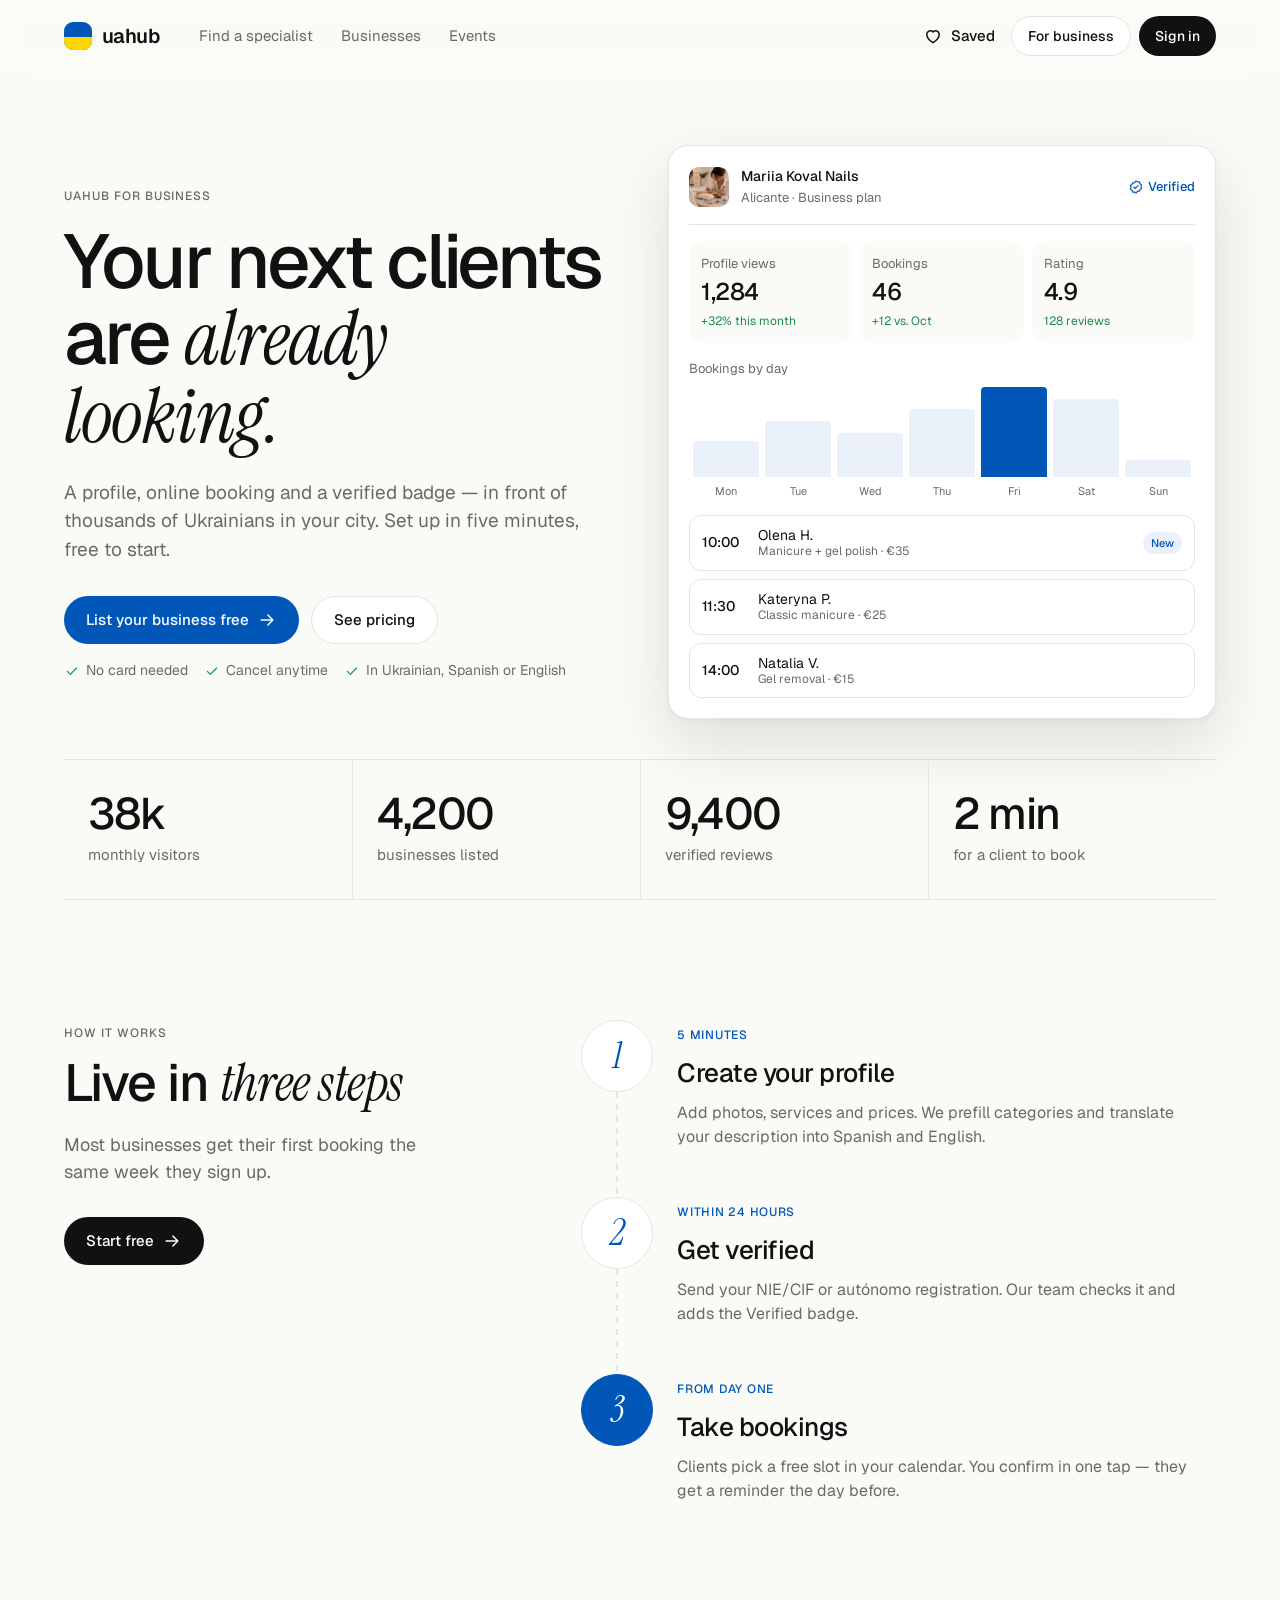
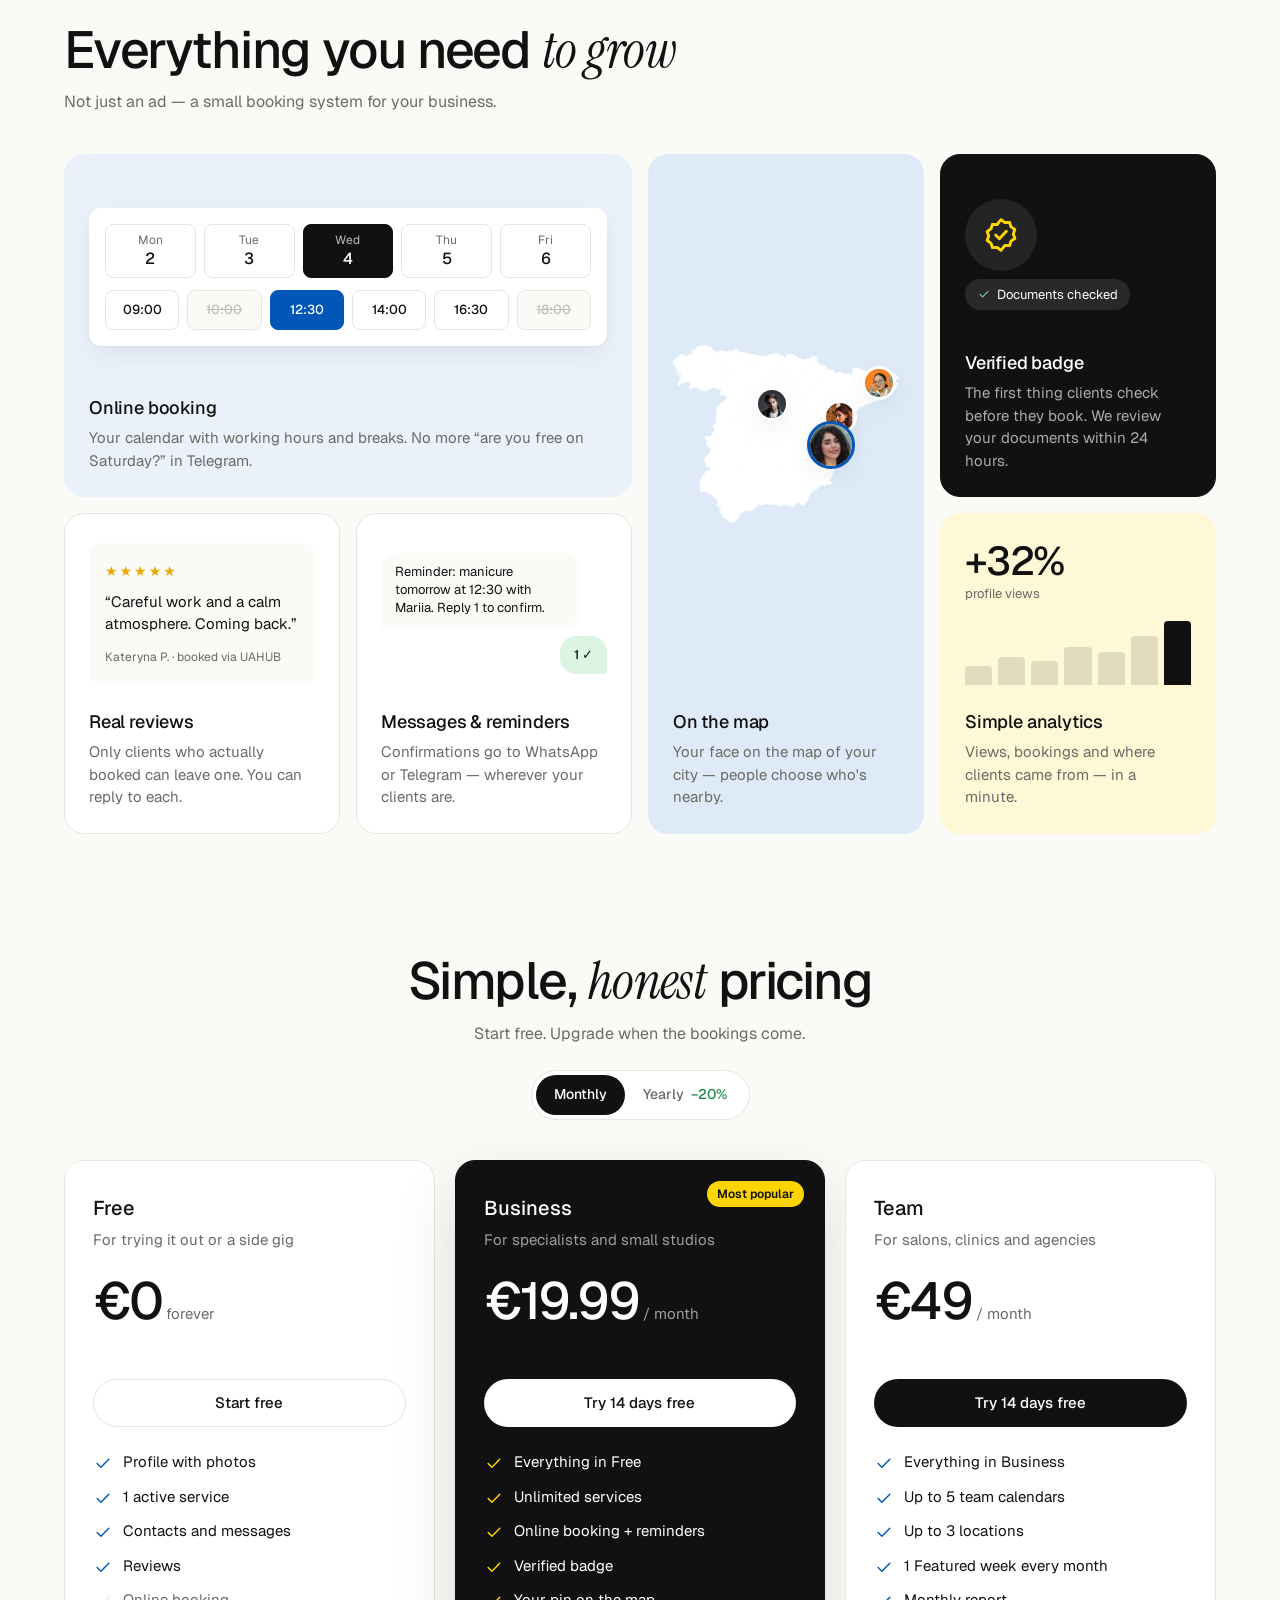
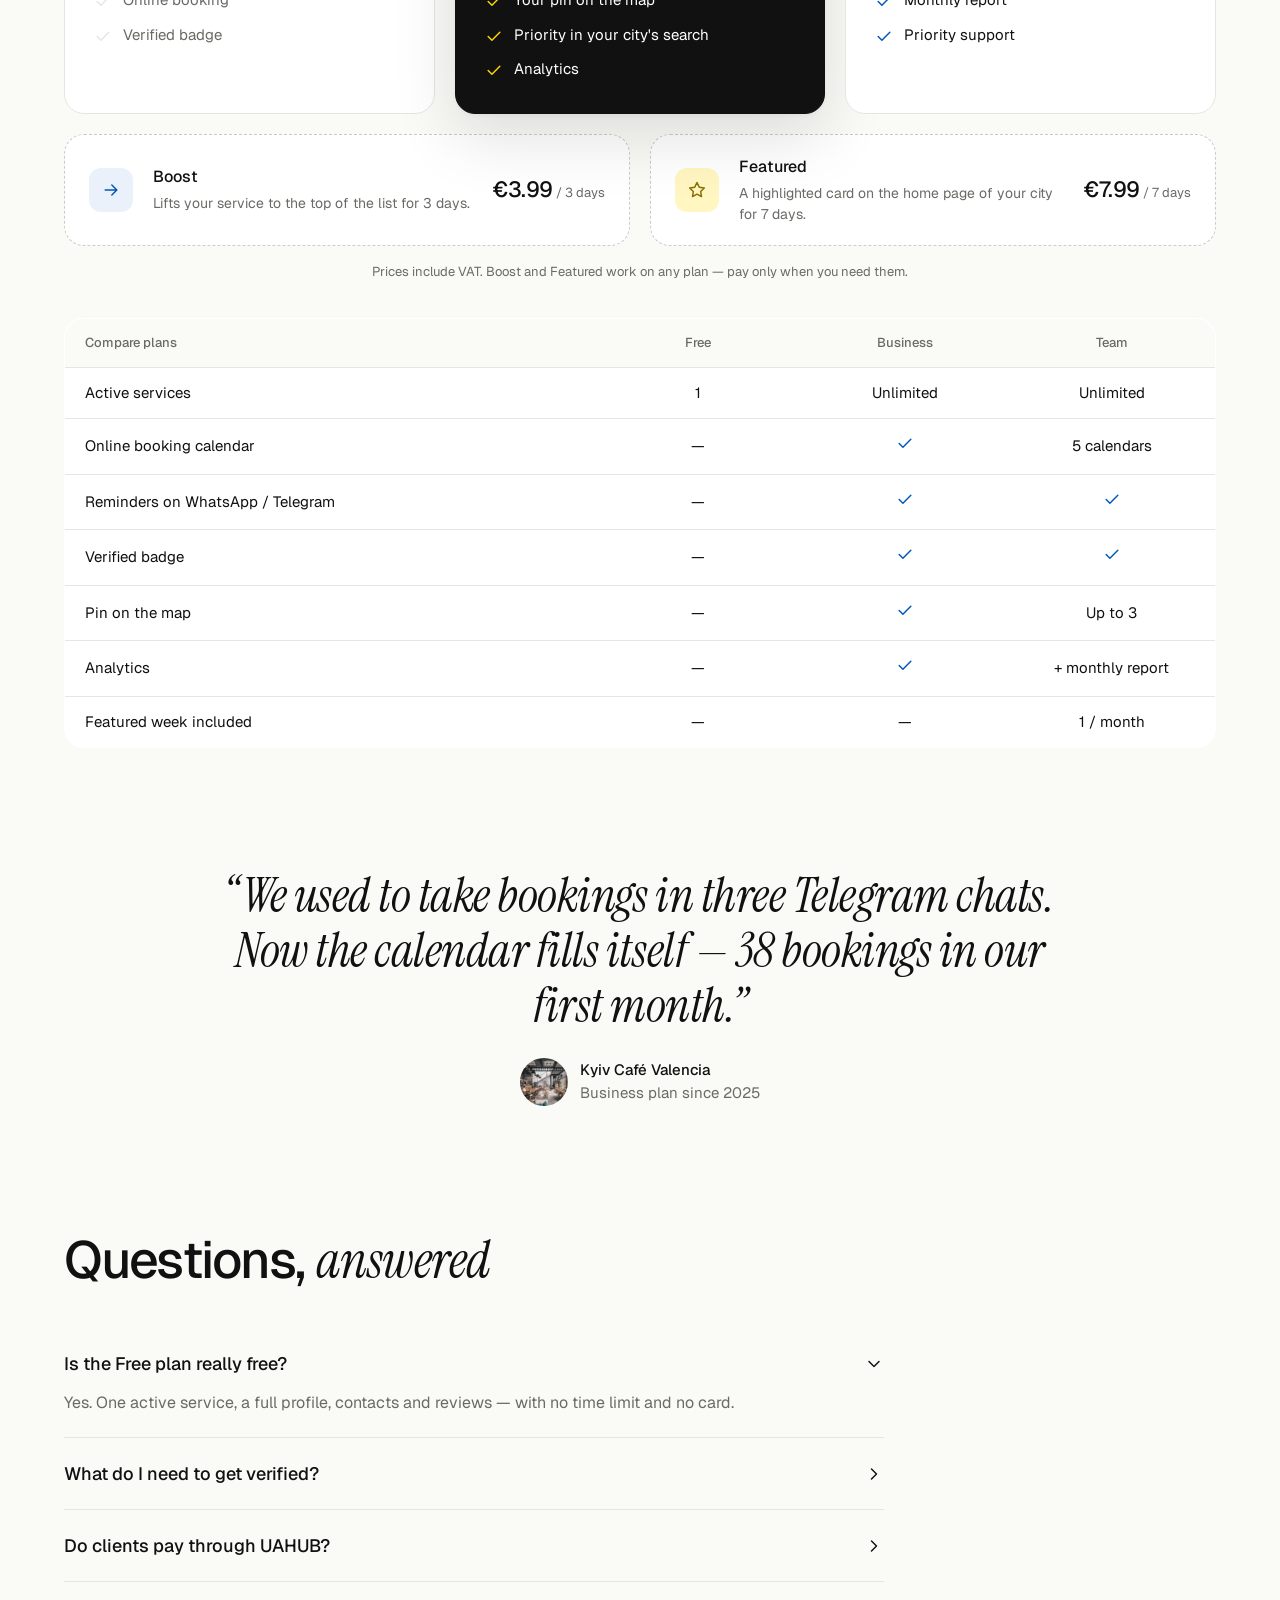
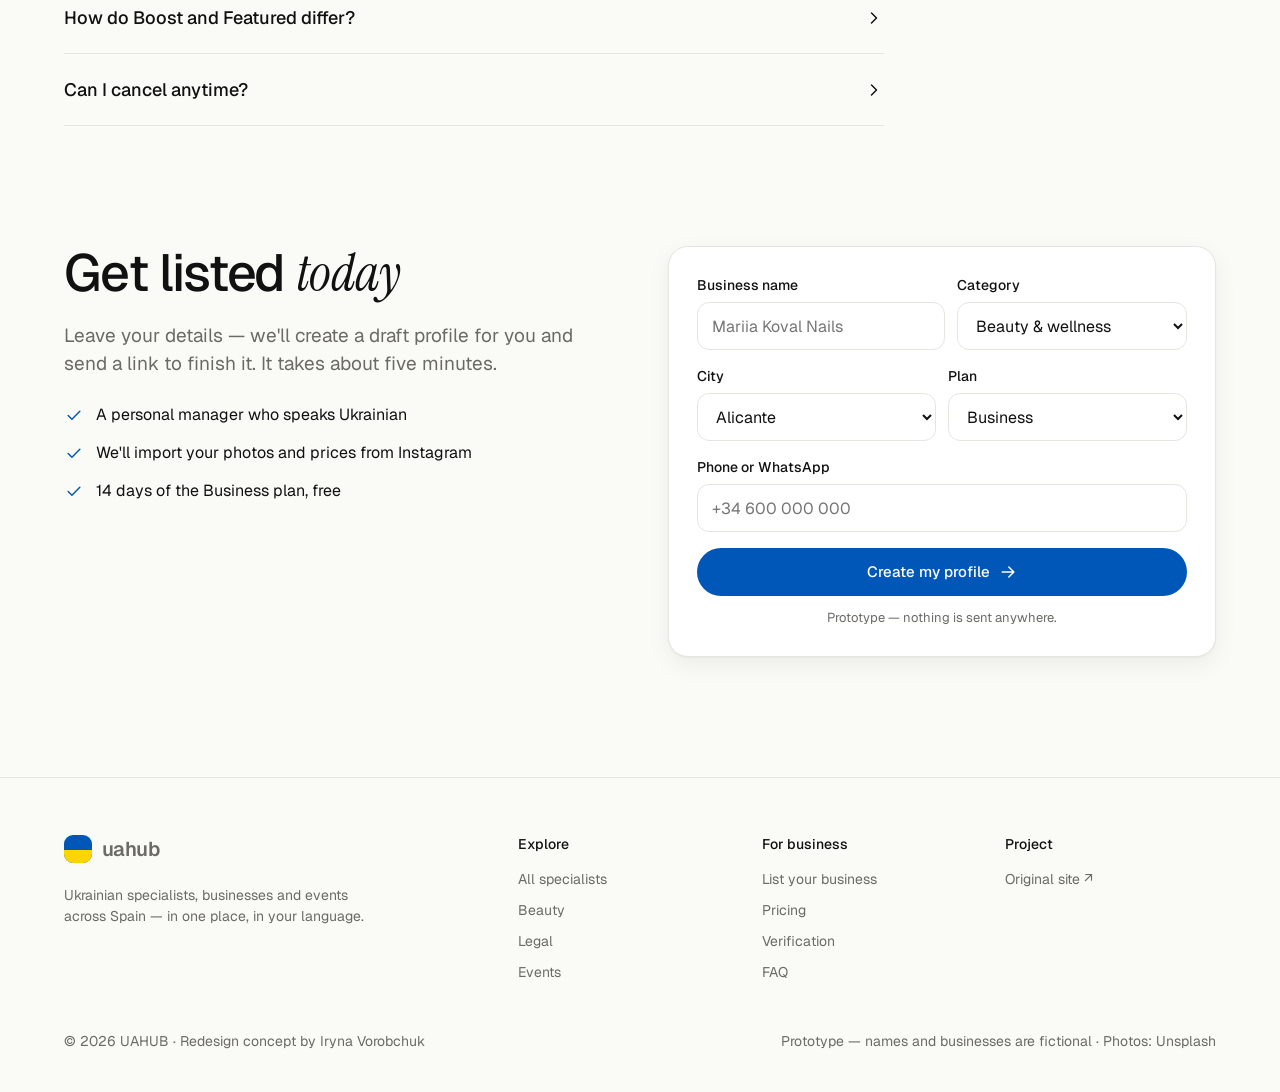
==== commit 2344dc61: "Business page: steps as a timeline, features as a bento with mini visuals Co-Authored-By: Claude Opu" ====
--- a/business.html
+++ b/business.html
@@ -7,7 +7,7 @@
   <link rel="preconnect" href="https://fonts.googleapis.com">
   <link rel="preconnect" href="https://fonts.gstatic.com" crossorigin>
   <link href="https://fonts.googleapis.com/css2?family=Geist:wght@400;500;600&family=Instrument+Serif:ital@1&display=swap" rel="stylesheet">
-  <link rel="stylesheet" href="styles.css?v=9">
+  <link rel="stylesheet" href="styles.css?v=10">
   <title>UAHUB for business — pricing and features</title>
   <meta name="description" content="Get a profile, online booking and a verified badge. Reach Ukrainian clients in your city. Free to start.">
 </head>
@@ -57,31 +57,78 @@
     </div>
   </div>
 
-  <!-- How it works -->
+  <!-- How it works: a timeline, not cards -->
   <section class="section" id="how">
-    <div class="wrap">
-      <div class="section-head reveal"><h2 class="h2">Live in <span class="serif">three steps</span></h2></div>
-      <div class="steps reveal">
-        <div class="step"><span class="num">1</span><h3>Create your profile</h3><p>Add photos, services and prices. We prefill categories and translate your description into Spanish and English.</p></div>
-        <div class="step"><span class="num">2</span><h3>Get verified</h3><p>Send your NIE/CIF or autónomo registration. Our team checks it within 24 hours and adds the Verified badge.</p></div>
-        <div class="step"><span class="num">3</span><h3>Take bookings</h3><p>Clients pick a free slot in your calendar. You confirm in one tap — they get a reminder the day before.</p></div>
-      </div>
-    </div>
-  </section>
-
-  <!-- Features -->
+    <div class="wrap how">
+      <div class="how-intro reveal">
+        <span class="overline">How it works</span>
+        <h2 class="h2" style="margin-top:12px">Live in <span class="serif">three steps</span></h2>
+        <p class="lead muted">Most businesses get their first booking the same week they sign up.</p>
+        <a class="btn btn-dark" href="#join">Start free <span data-icon="arrow"></span></a>
+      </div>
+      <ol class="timeline reveal">
+        <li><span class="t-num">1</span><div><span class="t-time">5 minutes</span><h3>Create your profile</h3><p>Add photos, services and prices. We prefill categories and translate your description into Spanish and English.</p></div></li>
+        <li><span class="t-num">2</span><div><span class="t-time">Within 24 hours</span><h3>Get verified</h3><p>Send your NIE/CIF or autónomo registration. Our team checks it and adds the Verified badge.</p></div></li>
+        <li><span class="t-num">3</span><div><span class="t-time">From day one</span><h3>Take bookings</h3><p>Clients pick a free slot in your calendar. You confirm in one tap — they get a reminder the day before.</p></div></li>
+      </ol>
+    </div>
+  </section>
+
+  <!-- Features: bento, each block shows the thing instead of an icon -->
   <section class="section">
     <div class="wrap">
       <div class="section-head reveal">
         <div><h2 class="h2">Everything you need <span class="serif">to grow</span></h2><p class="muted">Not just an ad — a small booking system for your business.</p></div>
       </div>
-      <div class="features reveal">
-        <div class="feature"><span class="ic"><span data-icon="calendar"></span></span><h3>Online booking</h3><p>Your calendar with working hours and breaks. No more “are you free on Saturday?” in Telegram.</p></div>
-        <div class="feature"><span class="ic"><span data-icon="verified"></span></span><h3>Verified badge</h3><p>The first thing clients check before they book. We review your documents within 24 hours.</p></div>
-        <div class="feature"><span class="ic"><span data-icon="map"></span></span><h3>On the map</h3><p>Your face on the map of your city — people choose who's nearby.</p></div>
-        <div class="feature"><span class="ic"><span data-icon="star"></span></span><h3>Real reviews</h3><p>Only clients who actually booked can leave a review. You can reply to each one.</p></div>
-        <div class="feature"><span class="ic"><span data-icon="chat"></span></span><h3>Messages & reminders</h3><p>Booking confirmations go to WhatsApp or Telegram — wherever your clients are.</p></div>
-        <div class="feature"><span class="ic"><span data-icon="sparkle"></span></span><h3>Simple analytics</h3><p>Views, bookings and where clients came from. Understand what works in a minute.</p></div>
+      <div class="fbento reveal">
+        <div class="fb fb-booking">
+          <div class="fb-visual" aria-hidden="true">
+            <div class="mini-cal">
+              <div class="mini-days"><span>Mon<b>2</b></span><span>Tue<b>3</b></span><span class="on">Wed<b>4</b></span><span>Thu<b>5</b></span><span>Fri<b>6</b></span></div>
+              <div class="mini-slots"><span>09:00</span><span class="off">10:00</span><span class="on">12:30</span><span>14:00</span><span>16:30</span><span class="off">18:00</span></div>
+            </div>
+          </div>
+          <h3>Online booking</h3><p>Your calendar with working hours and breaks. No more “are you free on Saturday?” in Telegram.</p>
+        </div>
+        <div class="fb fb-map">
+          <div class="fb-visual" aria-hidden="true">
+            <div class="mini-map">
+              <img src="img/map-spain-white.png" alt="">
+              <img class="mm-pin" style="left:44%;top:43%" src="img/avatar-4.jpg" alt="">
+              <img class="mm-pin" style="left:74%;top:50%" src="img/avatar-1.jpg" alt="">
+              <img class="mm-pin me" style="left:70%;top:70%" src="img/avatar-2.jpg" alt="">
+              <img class="mm-pin" style="left:91%;top:31%" src="img/avatar-5.jpg" alt="">
+            </div>
+          </div>
+          <h3>On the map</h3><p>Your face on the map of your city — people choose who's nearby.</p>
+        </div>
+        <div class="fb fb-verified">
+          <div class="fb-visual" aria-hidden="true">
+            <span class="v-seal"><span data-icon="verified"></span></span>
+            <span class="v-pill"><span data-icon="check"></span> Documents checked</span>
+          </div>
+          <h3>Verified badge</h3><p>The first thing clients check before they book. We review your documents within 24 hours.</p>
+        </div>
+        <div class="fb fb-reviews">
+          <div class="fb-visual" aria-hidden="true">
+            <div class="mini-review"><span class="mr-stars">★★★★★</span><p>“Careful work and a calm atmosphere. Coming back.”</p><small>Kateryna P. · booked via UAHUB</small></div>
+          </div>
+          <h3>Real reviews</h3><p>Only clients who actually booked can leave one. You can reply to each.</p>
+        </div>
+        <div class="fb fb-chat">
+          <div class="fb-visual" aria-hidden="true">
+            <div class="bubble in">Reminder: manicure tomorrow at 12:30 with Mariia. Reply 1 to confirm.</div>
+            <div class="bubble out">1 ✓</div>
+          </div>
+          <h3>Messages &amp; reminders</h3><p>Confirmations go to WhatsApp or Telegram — wherever your clients are.</p>
+        </div>
+        <div class="fb fb-stats">
+          <div class="fb-visual" aria-hidden="true">
+            <div class="mini-stat"><b>+32%</b><span>profile views</span></div>
+            <div class="mini-bars"><i style="height:30%"></i><i style="height:45%"></i><i style="height:38%"></i><i style="height:60%"></i><i style="height:52%"></i><i style="height:78%"></i><i class="on" style="height:100%"></i></div>
+          </div>
+          <h3>Simple analytics</h3><p>Views, bookings and where clients came from — in a minute.</p>
+        </div>
       </div>
     </div>
   </section>
@@ -219,7 +266,7 @@
   </section>
 </main>
 <footer data-footer></footer>
-<script src="data.js?v=9"></script>
-<script src="app.js?v=9"></script>
+<script src="data.js?v=10"></script>
+<script src="app.js?v=10"></script>
 </body>
 </html>
--- a/styles.css
+++ b/styles.css
@@ -522,18 +522,67 @@
 .logos { display: flex; gap: 40px; justify-content: center; flex-wrap: wrap; align-items: center; color: var(--muted); font-weight: 600; font-size: 18px; letter-spacing: -.02em; padding: 32px 0; border-top: 1px solid var(--line); border-bottom: 1px solid var(--line); }
 .logos small { display: block; width: 100%; text-align: center; font-weight: 400; font-size: 13px; letter-spacing: 0; margin-bottom: -16px; }
 
-.steps { display: grid; grid-template-columns: repeat(3, 1fr); gap: 20px; }
-.step { background: var(--surface); border: 1px solid var(--line); border-radius: var(--r-lg); padding: 28px; }
-.step .num { margin-bottom: 24px; }
-.step h3 { margin: 0 0 8px; font-size: 20px; font-weight: 500; letter-spacing: -.01em; }
-.step p { margin: 0; color: var(--muted); }
-@media (max-width: 860px) { .steps { grid-template-columns: 1fr; } }
-
-.features { display: grid; grid-template-columns: repeat(3, 1fr); gap: 20px; }
-.feature { padding: 28px; border-radius: var(--r-lg); background: var(--surface); border: 1px solid var(--line); }
-.feature .ic { width: 44px; height: 44px; border-radius: 12px; background: var(--accent-soft); color: var(--accent); display: grid; place-items: center; margin-bottom: 20px; }
-.feature h3 { margin: 0 0 8px; font-size: 18px; font-weight: 500; }
-.feature p { margin: 0; color: var(--muted); font-size: 15px; }
+/* How it works — timeline */
+.how { display: grid; grid-template-columns: 5fr 7fr; gap: 64px; align-items: start; }
+.how-intro { position: sticky; top: 120px; }
+.how-intro .lead { margin: 20px 0 32px; max-width: 380px; font-size: 18px; }
+.timeline { list-style: none; margin: 0; padding: 0; }
+.timeline li { position: relative; display: grid; grid-template-columns: 72px 1fr; gap: 24px; padding-bottom: 48px; }
+.timeline li:last-child { padding-bottom: 0; }
+.timeline li::before { content: ""; position: absolute; left: 35px; top: 72px; bottom: 0; width: 2px; background: repeating-linear-gradient(var(--line) 0 6px, transparent 6px 12px); }
+.timeline li:last-child::before { display: none; }
+.t-num { width: 72px; height: 72px; border-radius: 50%; display: grid; place-items: center; background: var(--surface); border: 1px solid var(--line); font-family: var(--serif); font-style: italic; font-size: 36px; color: var(--accent); }
+.timeline li:last-child .t-num { background: var(--accent); border-color: var(--accent); color: #fff; }
+.t-time { display: inline-block; margin-top: 6px; font-size: 12px; font-weight: 500; letter-spacing: .06em; text-transform: uppercase; color: var(--accent); }
+.timeline h3 { margin: 8px 0 8px; font-size: 26px; font-weight: 500; letter-spacing: -.02em; }
+.timeline p { margin: 0; color: var(--muted); max-width: 520px; }
+@media (max-width: 860px) { .how { grid-template-columns: 1fr; gap: 40px; } .how-intro { position: static; } .timeline li { grid-template-columns: 56px 1fr; gap: 16px; } .t-num { width: 56px; height: 56px; font-size: 28px; } .timeline li::before { left: 27px; top: 56px; } .timeline h3 { font-size: 22px; } }
+
+/* Features — bento with mini visuals */
+.fbento { display: grid; grid-template-columns: repeat(4, 1fr); grid-template-areas: "book book map ver" "rev chat map stat"; gap: 16px; }
+.fb { display: flex; flex-direction: column; border-radius: var(--r-lg); background: var(--surface); border: 1px solid var(--line); padding: 24px; overflow: hidden; }
+.fb h3 { margin: 20px 0 6px; font-size: 18px; font-weight: 500; letter-spacing: -.01em; }
+.fb p { margin: 0; color: var(--muted); font-size: 15px; }
+.fb-visual { flex: 1; min-height: 150px; display: flex; flex-direction: column; justify-content: center; gap: 8px; }
+.fb-booking { grid-area: book; background: var(--accent-soft); border-color: transparent; }
+.fb-map { grid-area: map; background: #DFEAF8; border-color: transparent; }
+.fb-verified { grid-area: ver; background: var(--ink); border-color: var(--ink); color: #fff; }
+.fb-verified p { color: rgba(255,255,255,.65); }
+.fb-reviews { grid-area: rev; }
+.fb-chat { grid-area: chat; }
+.fb-stats { grid-area: stat; background: #FFF8D6; border-color: transparent; }
+.mini-cal { background: #fff; border-radius: var(--r-md); padding: 16px; box-shadow: var(--shadow); }
+.mini-days { display: grid; grid-template-columns: repeat(5, 1fr); gap: 8px; margin-bottom: 12px; }
+.mini-days span { text-align: center; font-size: 12px; color: var(--muted); padding: 8px 0; border-radius: var(--r-sm); border: 1px solid var(--line); line-height: 1.3; }
+.mini-days b { display: block; font-size: 16px; font-weight: 500; color: var(--ink); }
+.mini-days .on { background: var(--ink); border-color: var(--ink); color: rgba(255,255,255,.7); }
+.mini-days .on b { color: #fff; }
+.mini-slots { display: grid; grid-template-columns: repeat(6, 1fr); gap: 8px; }
+.mini-slots span { text-align: center; font-size: 13px; font-weight: 500; padding: 9px 0; border-radius: var(--r-sm); border: 1px solid var(--line); }
+.mini-slots .off { color: #C2BFB8; text-decoration: line-through; background: var(--bg); }
+.mini-slots .on { background: var(--accent); border-color: var(--accent); color: #fff; }
+.mini-map { position: relative; aspect-ratio: 1263 / 993; margin: 8px 0; }
+.mini-map > img:first-child { width: 100%; height: 100%; }
+.mm-pin { position: absolute; width: 34px; height: 34px; border-radius: 50%; object-fit: cover; border: 3px solid #fff; box-shadow: var(--shadow); transform: translate(-50%, -100%); }
+.mm-pin.me { width: 48px; height: 48px; border-color: var(--accent); z-index: 1; }
+.v-seal { width: 72px; height: 72px; border-radius: 50%; display: grid; place-items: center; background: rgba(255,255,255,.08); color: var(--sun); }
+.v-seal .icon { width: 40px; height: 40px; }
+.v-pill { align-self: flex-start; display: inline-flex; align-items: center; gap: 6px; font-size: 13px; padding: 6px 12px; border-radius: 99px; background: rgba(255,255,255,.1); }
+.v-pill .icon { width: 14px; height: 14px; color: #7BD69B; }
+.mini-review { background: var(--bg); border-radius: var(--r-md); padding: 16px; }
+.mr-stars { color: #E8A800; letter-spacing: 2px; font-size: 14px; }
+.mini-review p { margin: 8px 0; font-size: 15px; color: var(--ink); }
+.mini-review small { font-size: 12px; color: var(--muted); }
+.bubble { max-width: 88%; font-size: 13px; line-height: 1.4; padding: 10px 14px; border-radius: 16px; }
+.bubble.in { background: var(--bg); border-bottom-left-radius: 4px; }
+.bubble.out { align-self: flex-end; background: #DCF5E3; border-bottom-right-radius: 4px; font-weight: 500; }
+.mini-stat b { font-size: 40px; font-weight: 500; letter-spacing: -.03em; display: block; line-height: 1; }
+.mini-stat span { font-size: 13px; color: var(--muted); }
+.mini-bars { display: flex; align-items: flex-end; gap: 6px; height: 64px; margin-top: 8px; }
+.mini-bars i { flex: 1; border-radius: 4px 4px 0 0; background: rgba(17,17,17,.12); }
+.mini-bars i.on { background: var(--ink); }
+@media (max-width: 1000px) { .fbento { grid-template-columns: 1fr 1fr; grid-template-areas: "book book" "map ver" "map rev" "chat stat"; } }
+@media (max-width: 600px) { .fbento { grid-template-columns: 1fr; grid-template-areas: "book" "map" "ver" "rev" "chat" "stat"; } .mini-slots { grid-template-columns: repeat(3, 1fr); } .fb-visual { min-height: 0; } }
 @media (max-width: 960px) { .features { grid-template-columns: 1fr 1fr; } }
 @media (max-width: 560px) { .features { grid-template-columns: 1fr; } }
 
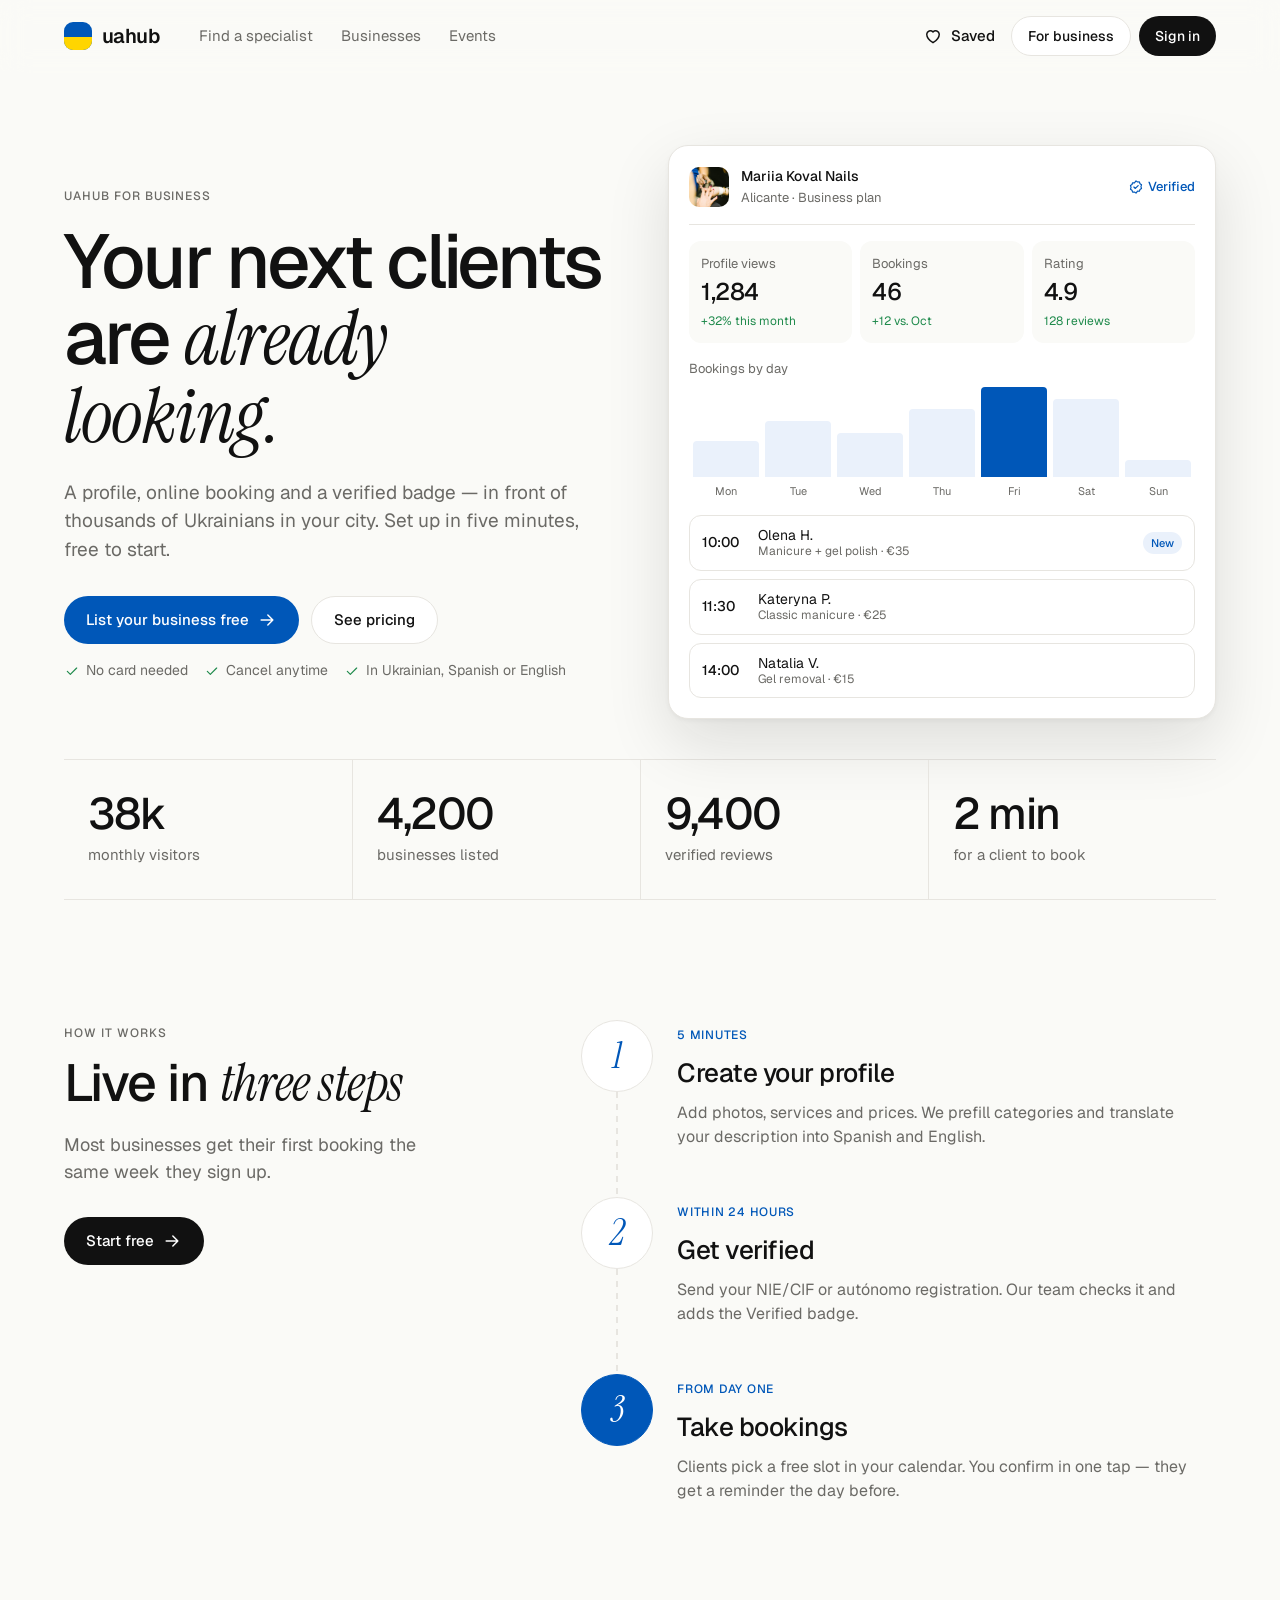
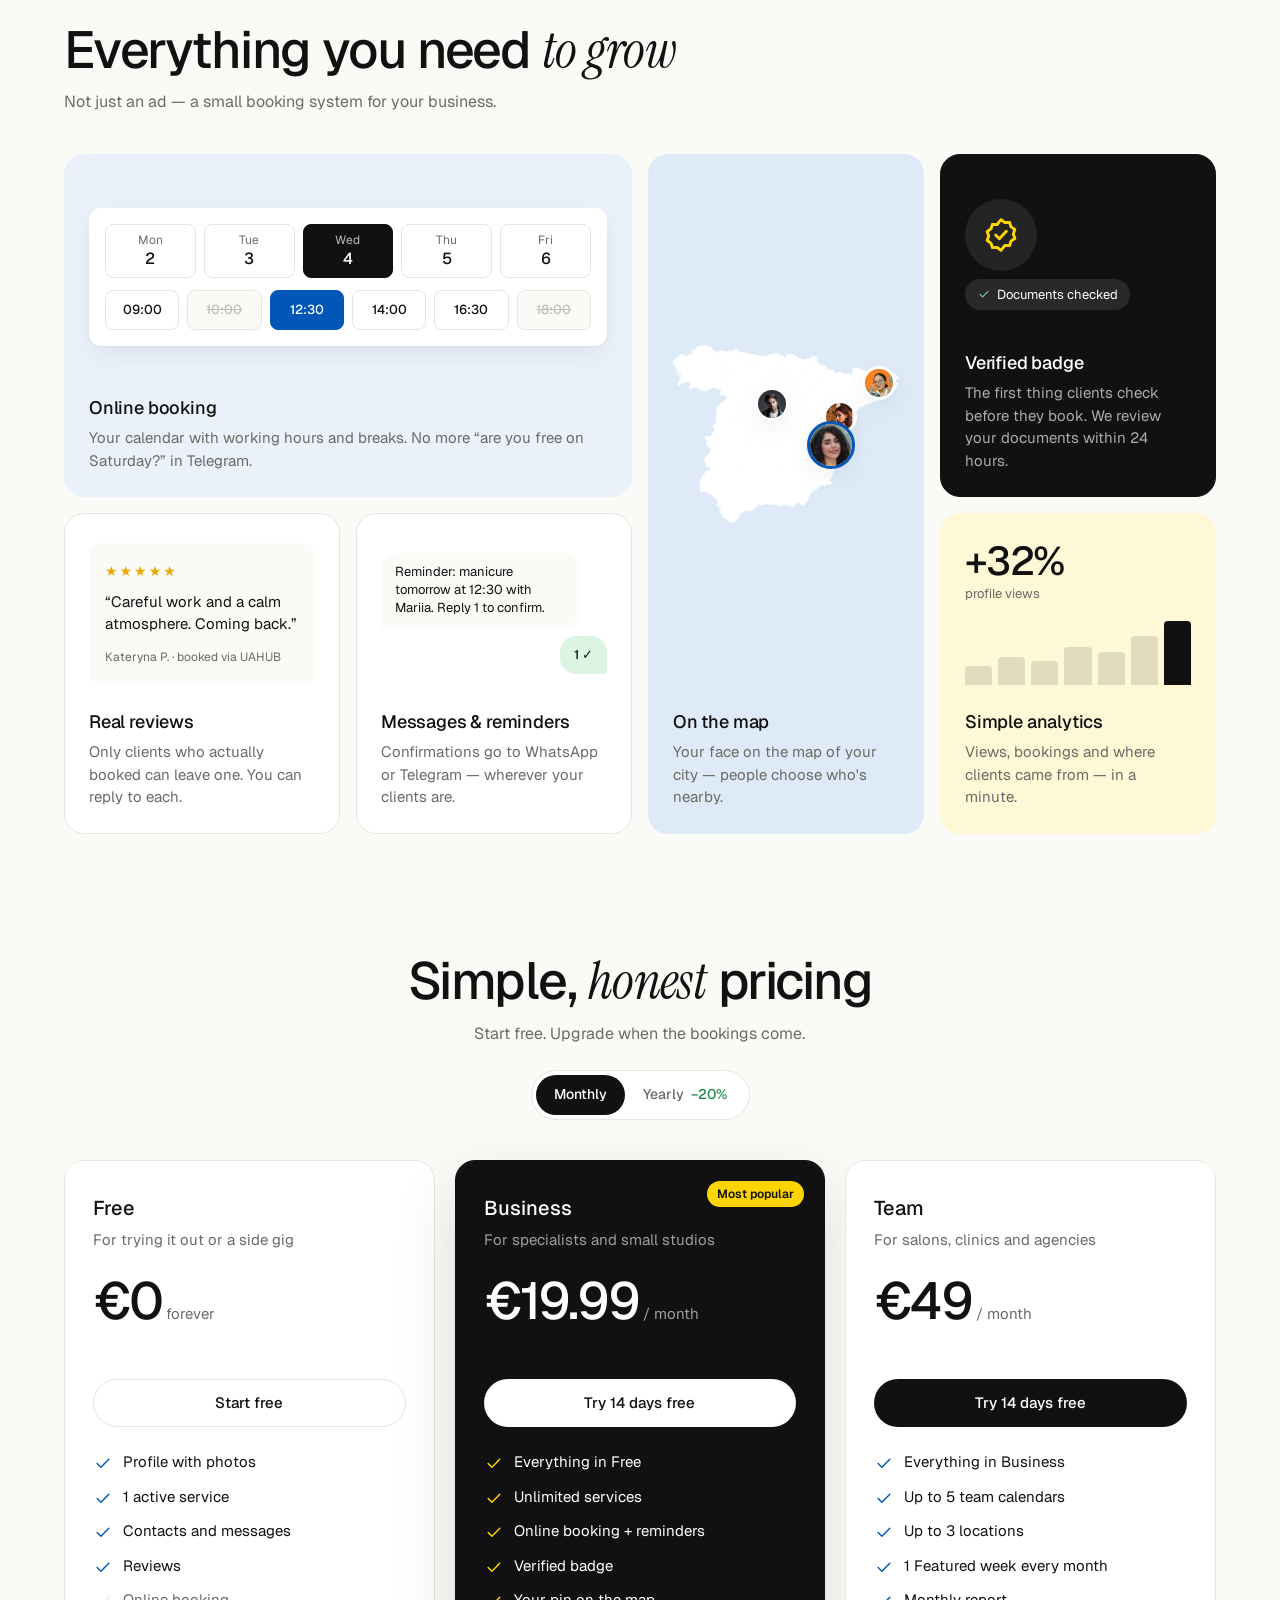
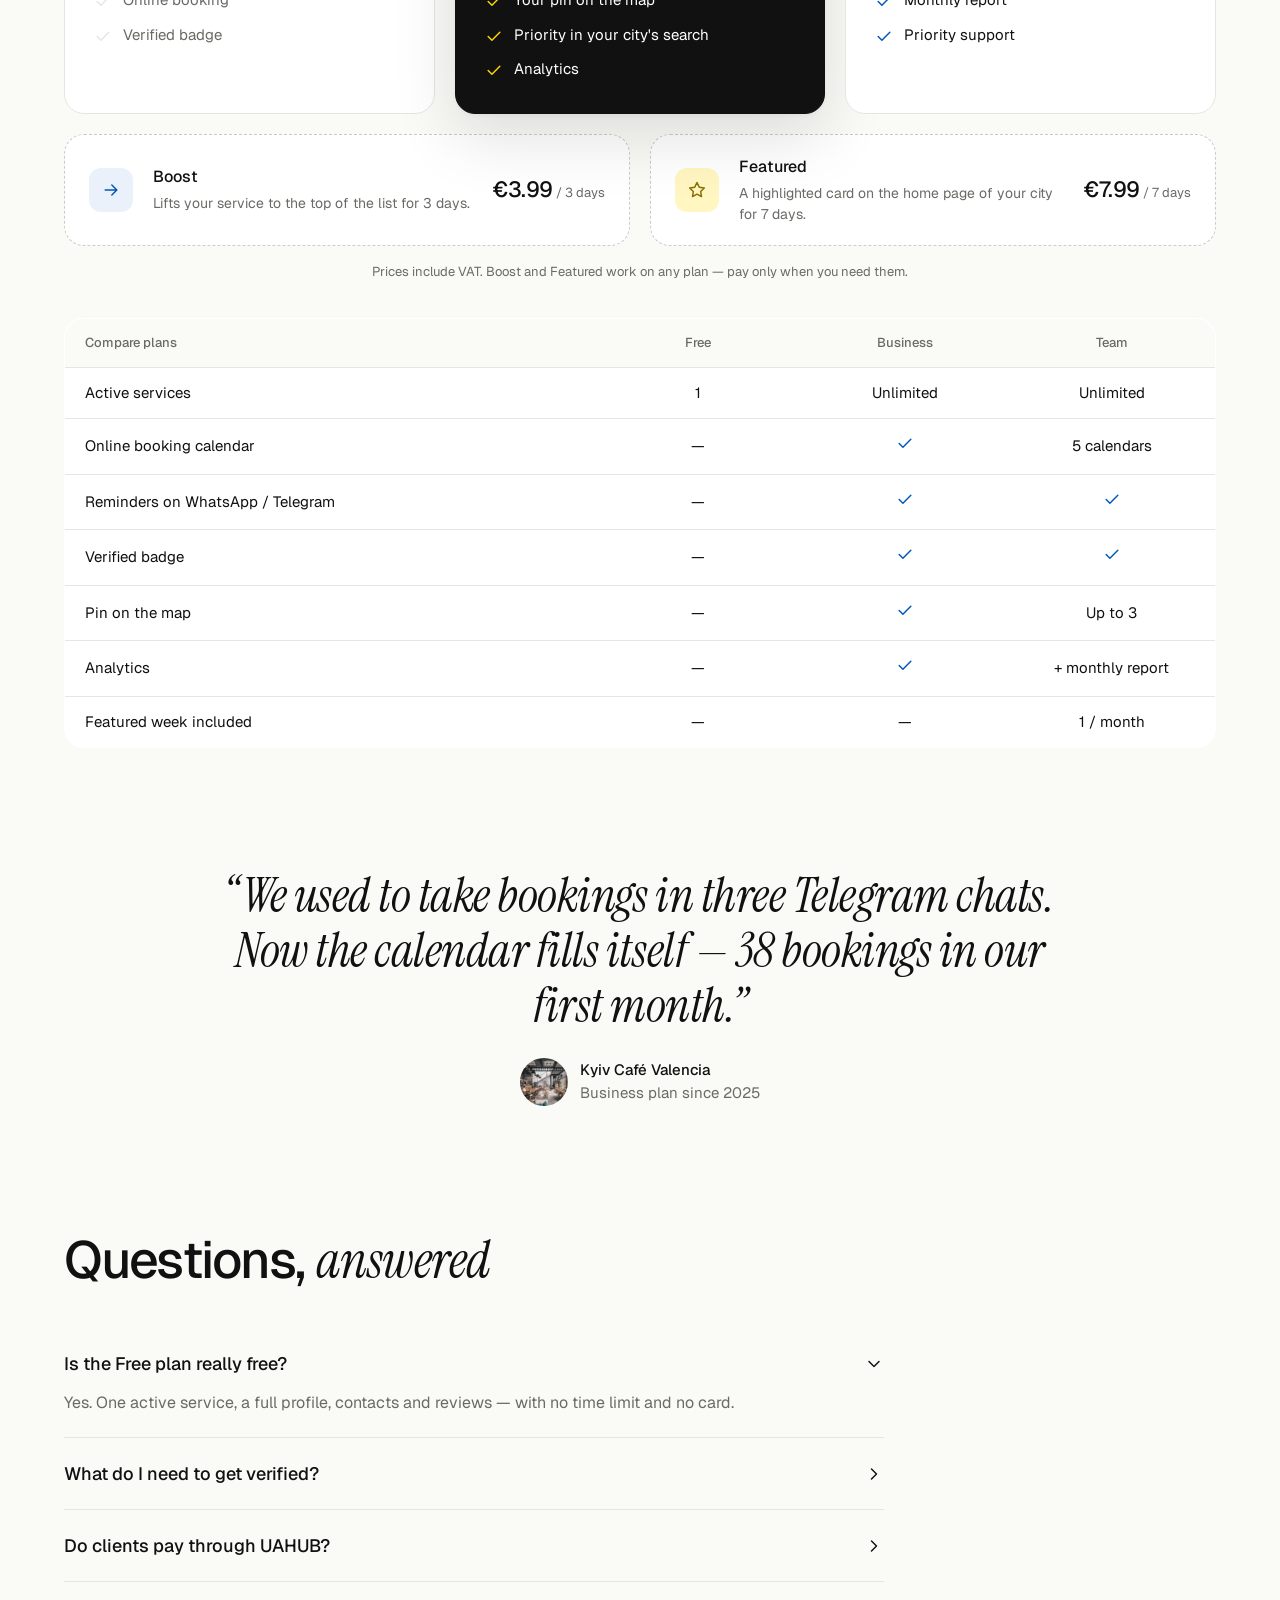
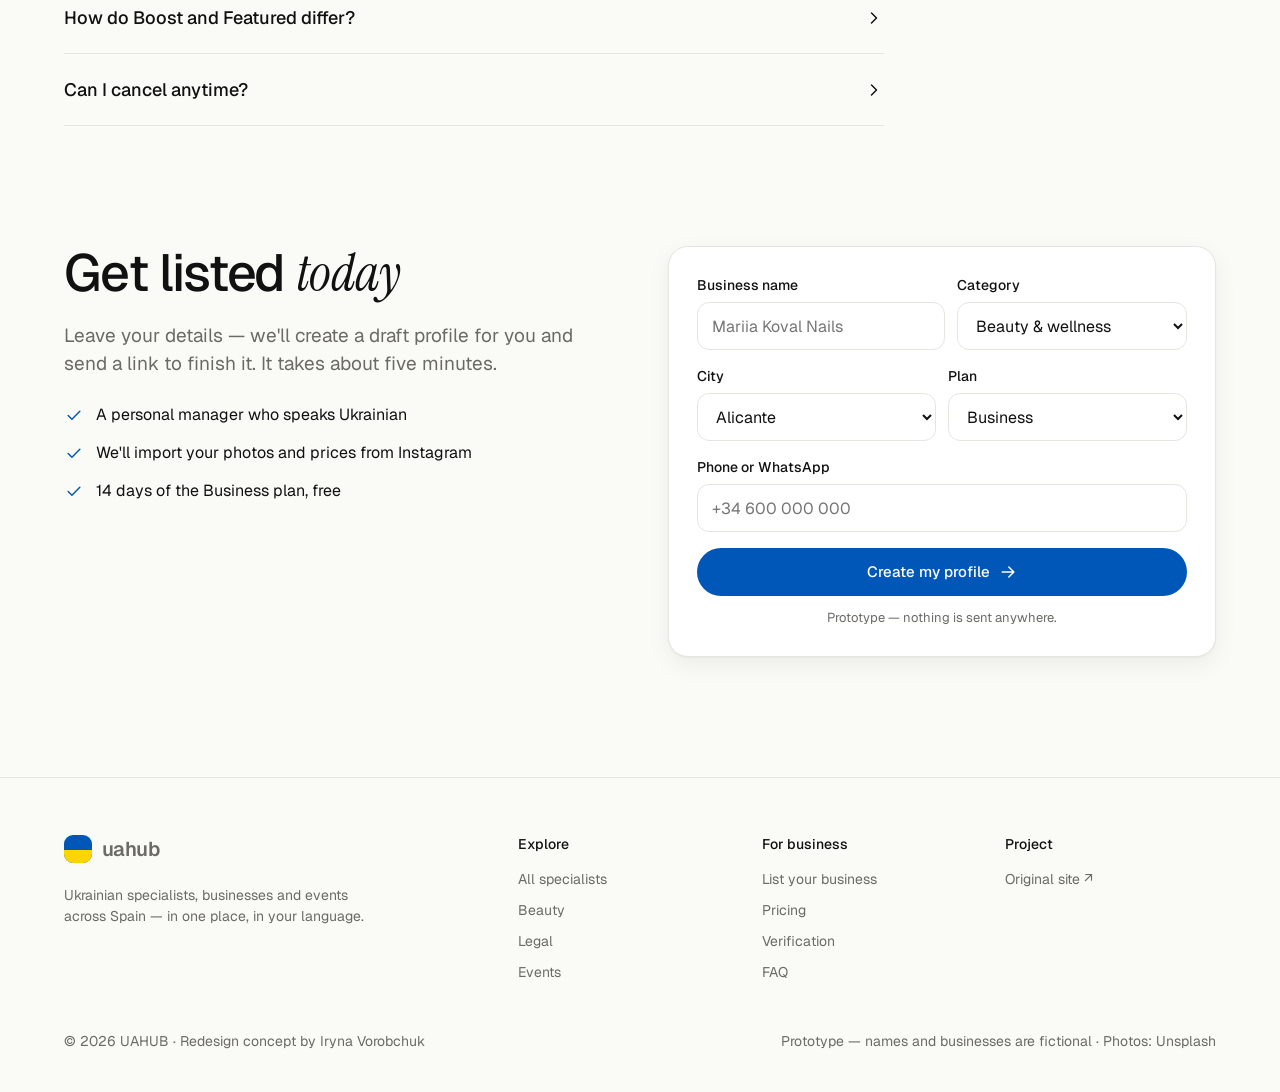
==== commit db0c0345: "Replace AI-generated scene photos with real Unsplash photos Co-Authored-By: Claude Opus 5.5 <noreply" ====
--- a/business.html
+++ b/business.html
@@ -7,7 +7,7 @@
   <link rel="preconnect" href="https://fonts.googleapis.com">
   <link rel="preconnect" href="https://fonts.gstatic.com" crossorigin>
   <link href="https://fonts.googleapis.com/css2?family=Geist:wght@400;500;600&family=Instrument+Serif:ital@1&display=swap" rel="stylesheet">
-  <link rel="stylesheet" href="styles.css?v=10">
+  <link rel="stylesheet" href="styles.css?v=11">
   <title>UAHUB for business — pricing and features</title>
   <meta name="description" content="Get a profile, online booking and a verified badge. Reach Ukrainian clients in your city. Free to start.">
 </head>
@@ -28,7 +28,7 @@
     <!-- What the owner sees: the product itself is the best argument -->
     <div class="dash" aria-label="Example business dashboard">
       <div class="dash-top">
-        <img src="img/nails-salon.jpg" alt="">
+        <img src="img/nails-salon.jpg?v=2" alt="">
         <div><b>Mariia Koval Nails</b><span class="caption">Alicante · Business plan</span></div>
         <span class="badge badge-verified" style="margin-left:auto"><span data-icon="verified" class="sm"></span>Verified</span>
       </div>
@@ -266,7 +266,7 @@
   </section>
 </main>
 <footer data-footer></footer>
-<script src="data.js?v=10"></script>
-<script src="app.js?v=10"></script>
+<script src="data.js?v=11"></script>
+<script src="app.js?v=11"></script>
 </body>
 </html>
